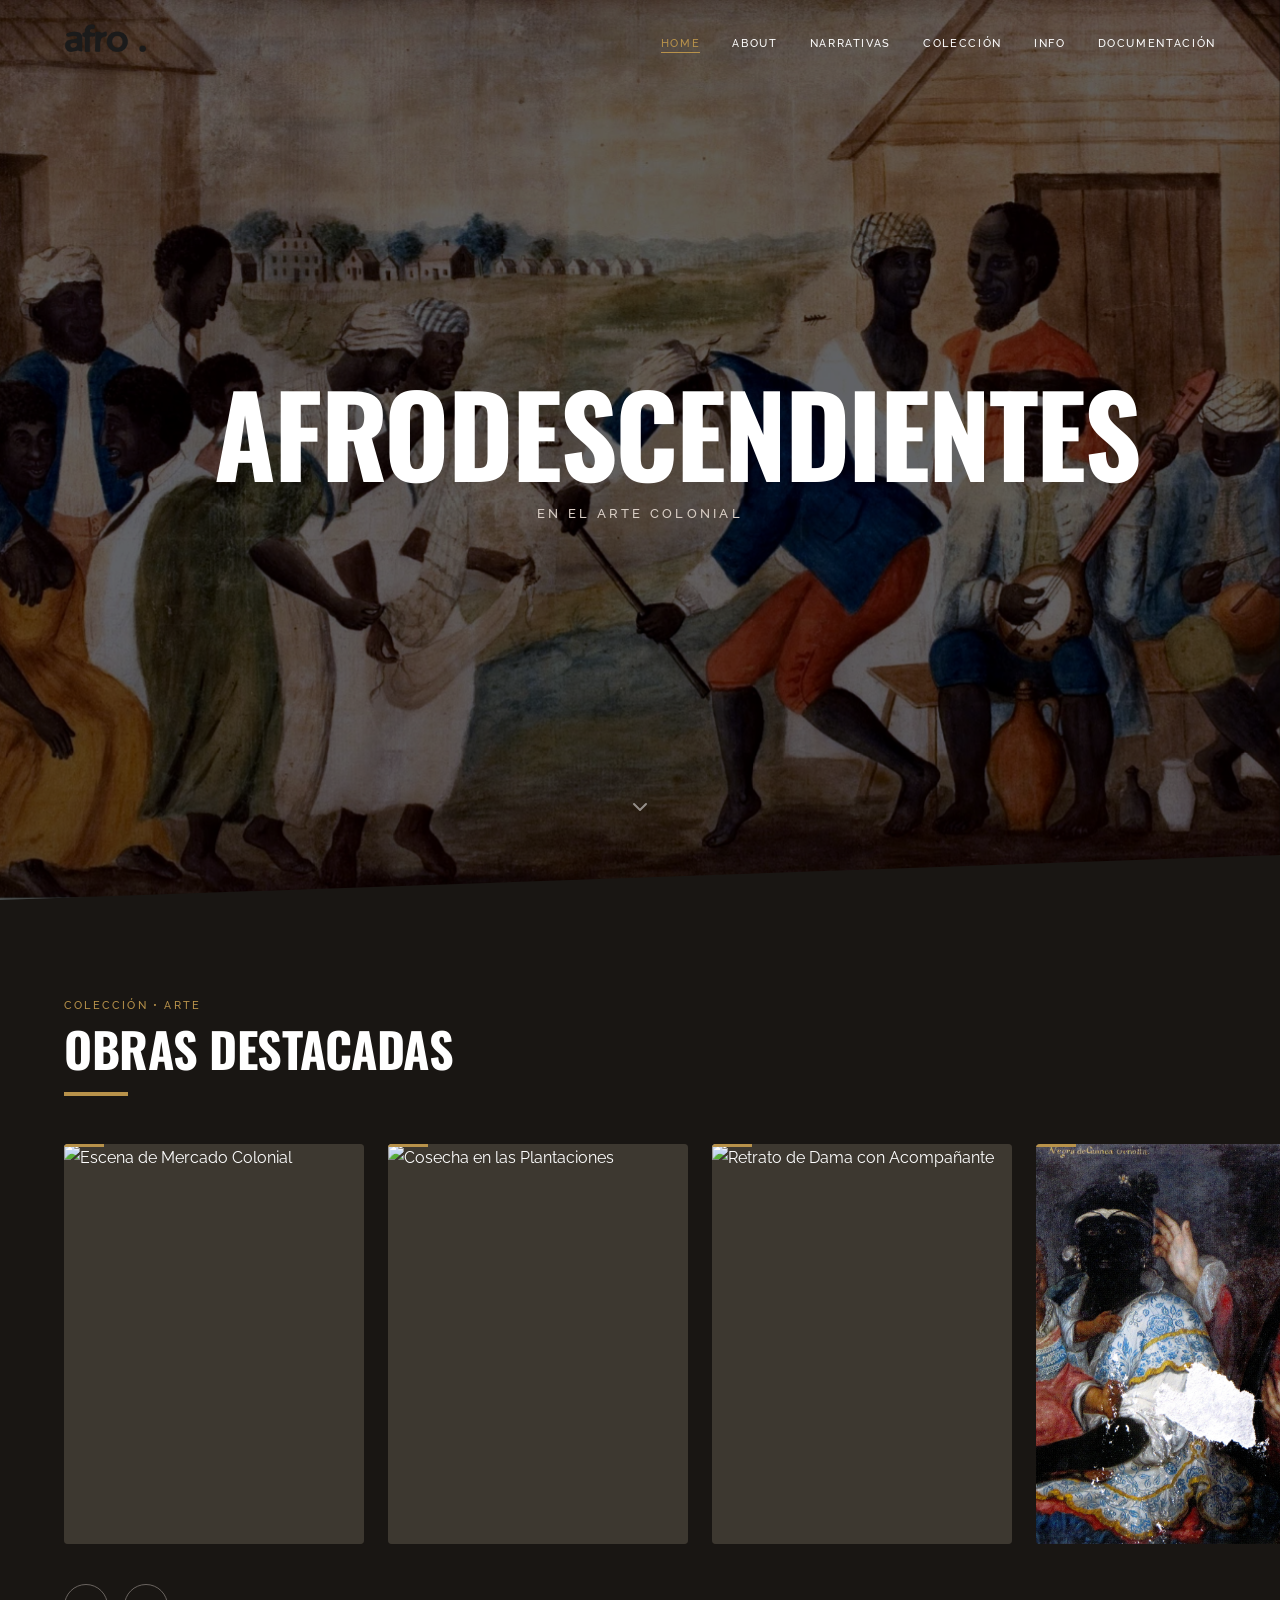
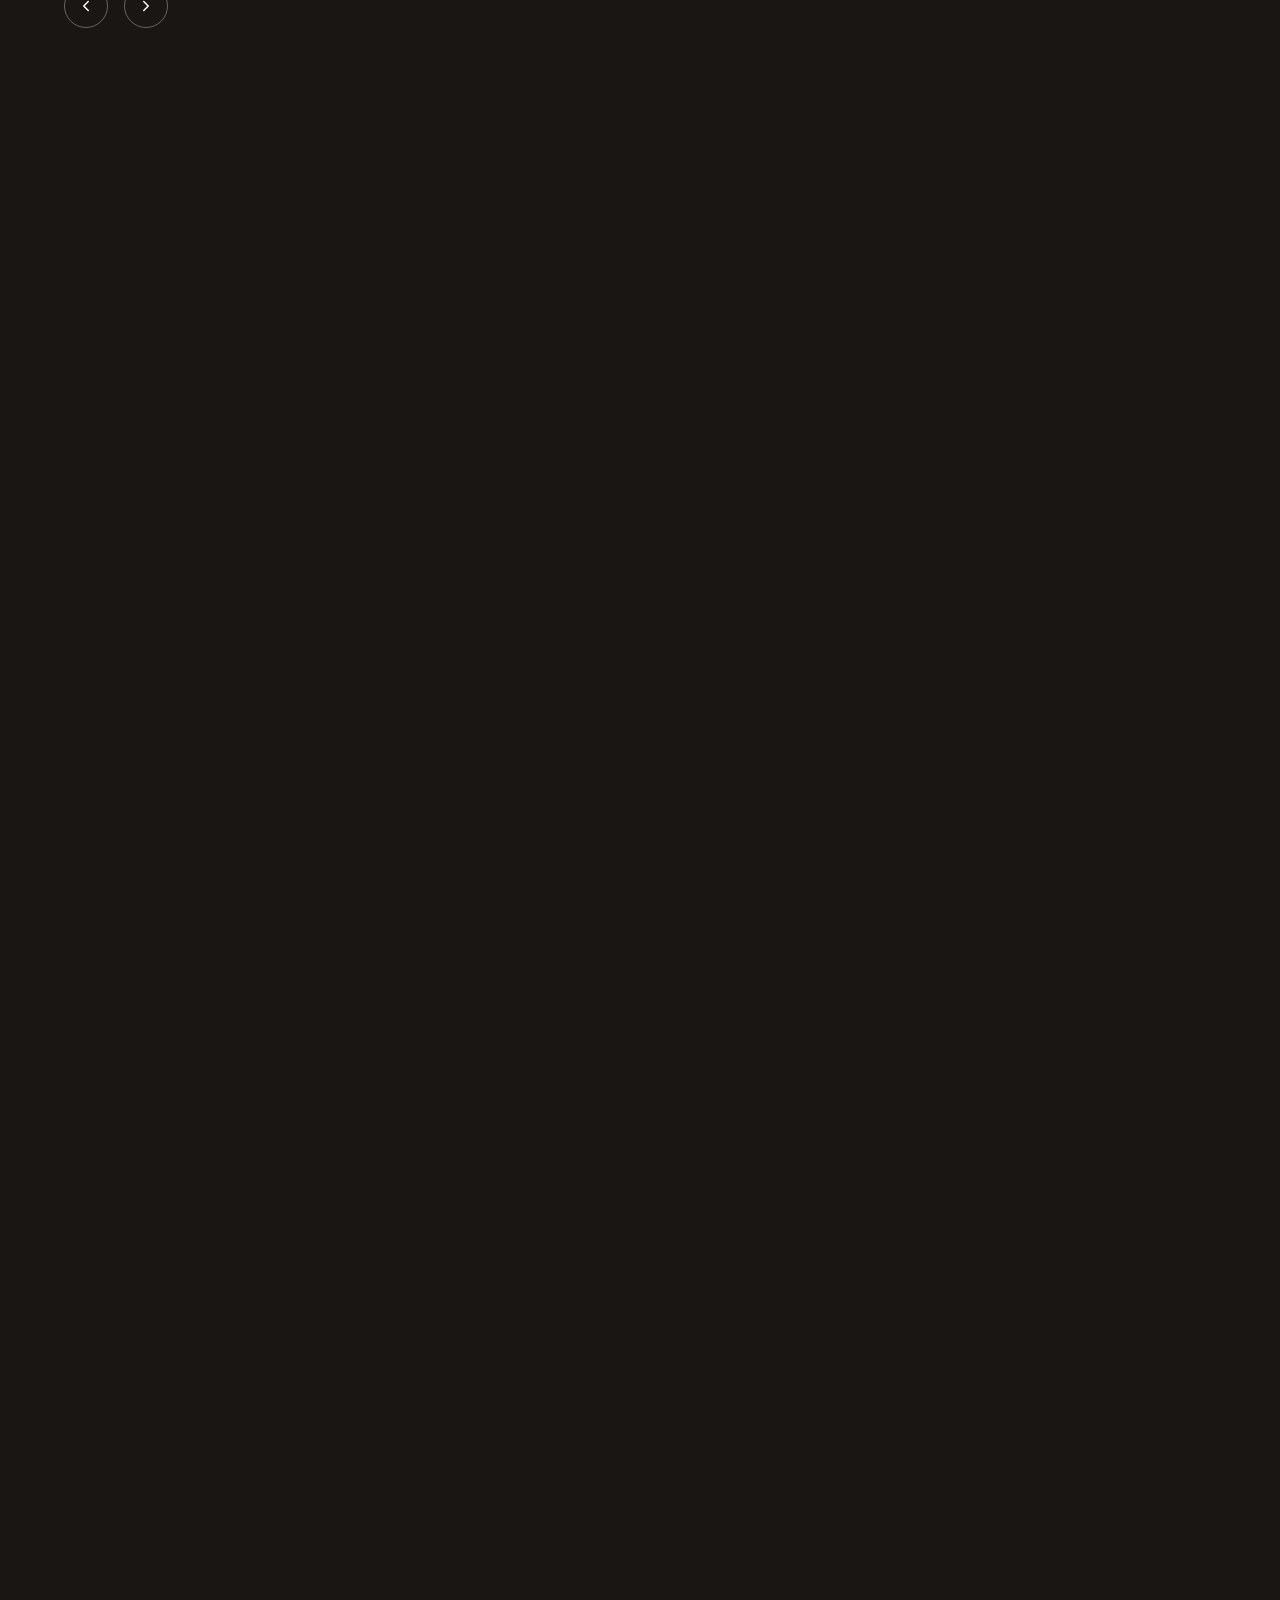
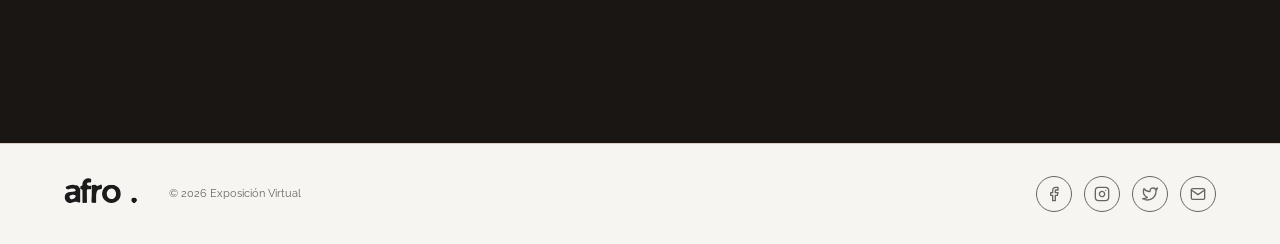
==== index.html @ db6334bb "feat: add new public page "Ecos de la Herencia" with interactive scrollytelling experience" ====
<!DOCTYPE html>
<html lang="es">
<head>
  <meta charset="UTF-8" />
  <meta name="viewport" content="width=device-width, initial-scale=1.0" />
  <title>Presencias — Afrodescendientes en el Arte Colonial</title>
  <meta name="description" content="Exposición virtual sobre las representaciones de afrodescendientes en el arte colonial latinoamericano." />

  <!-- Estilos principales (design system Vovex) -->
  <link rel="stylesheet" href="css/main.css" />

  <!-- Estilos específicos del home -->
  <style>
    /* ── Hero de pantalla completa ── */
    .hero {
      position: relative;
      height: 100vh;
      display: flex;
      align-items: center;
      justify-content: center;
      overflow: hidden;
      /* Clip diagonal inferior */
      clip-path: polygon(0 0, 100% 0, 100% 95%, 0 100%);
    }

    .hero__bg {
      position: absolute;
      inset: 0;
    }

    .hero__bg img {
      width: 100%;
      height: 100%;
      object-fit: cover;
      /* Efecto parallax ligero vía JS */
      will-change: transform;
    }

    /* Overlay oscuro semitransparente */
    .hero__overlay {
      position: absolute;
      inset: 0;
      background: rgba(0, 0, 0, 0.60);
    }

    /* Contenido centrado del hero */
    .hero__content {
      position: relative;
      z-index: 2;
      text-align: center;
      padding: 0 1.5rem;
      max-width: 900px;
    }

    .hero__title {
      font-size: clamp(3rem, 10vw, 7rem);
      font-family: var(--font-primary);
      font-weight: 700;
      text-transform: uppercase;
      letter-spacing: -0.02em;
      line-height: 1.0;
      color: var(--text-primary);
      margin-bottom: 1rem;
      /* Animación de entrada */
      animation: heroSlideUp 1.2s ease-out both;
    }

    .hero__subtitle {
      font-family: var(--font-secondary);
      font-size: 0.8125rem;
      font-weight: 500;
      text-transform: uppercase;
      letter-spacing: 0.25em;
      color: var(--warm-400);
      animation: heroSlideUp 1.2s 200ms ease-out both;
    }

    /* Flecha de scroll al fondo del hero */
    .hero__scroll-hint {
      position: absolute;
      bottom: 8%;
      left: 50%;
      transform: translateX(-50%);
      z-index: 2;
      animation: bounce 2s infinite;
    }

    .hero__scroll-hint svg {
      width: 24px;
      height: 24px;
      stroke: rgba(255,255,255,0.5);
      fill: none;
      stroke-width: 2;
      stroke-linecap: round;
      stroke-linejoin: round;
    }

    @keyframes heroSlideUp {
      from { opacity: 0; transform: translateY(30px); }
      to   { opacity: 1; transform: translateY(0); }
    }

    @keyframes bounce {
      0%, 100% { transform: translateX(-50%) translateY(0); }
      50%       { transform: translateX(-50%) translateY(8px); }
    }

    /* ── Sección Featured (carrusel de obras) ── */
    .featured-section {
      padding: 6rem 0;
      background-color: var(--bg-900);
    }

    .featured-section .container {
      margin-bottom: 3rem;
    }

    /* ── Sección About / Cream ── */
    .about-section {
      position: relative;
      background-color: var(--cream);
      padding: 7rem 0;
      margin: 0 0 5rem;
      clip-path: polygon(0 5%, 100% 0, 100% 95%, 0 100%);
    }

    .about-section .eyebrow { color: var(--gold-600); }
    .about-section h2       { color: var(--bg-900); }

    .about-grid {
      display: grid;
      grid-template-columns: 1fr 1fr;
      gap: 2rem;
      margin-bottom: 3rem;
    }

    .about-grid p {
      font-size: 0.875rem;
      color: var(--bg-600);
      line-height: 1.8;
    }

    @media (max-width: 768px) {
      .about-grid { grid-template-columns: 1fr; }
    }

    /* ── Sección Narrativas ── */
    .narratives-section {
      padding-bottom: 6rem;
      background-color: var(--bg-900);
    }

    .narratives-section .section-header {
      padding: 0 var(--space-xl);
      margin-bottom: 3rem;
    }

    .narratives-grid {
      display: grid;
      grid-template-columns: 1fr 1fr;
      /* Misma diagonal arriba que en narrativas.html */
      clip-path: polygon(0 6%, 100% 0, 100% 100%, 0 100%);
      margin-top: -1rem;
    }

    @media (max-width: 768px) {
      .narratives-grid {
        grid-template-columns: 1fr;
        clip-path: polygon(0 3%, 100% 0, 100% 100%, 0 100%);
      }
      .narratives-section .section-header { padding: 0 var(--space-lg); }
    }
  </style>
</head>
<body>

  <!-- ═══════════════════════════════════════════════════════ NAVBAR ═══════ -->
  <nav class="navbar" role="navigation" aria-label="Navegación principal">
    <div class="navbar__inner">
      <!-- Logo -->
      <a href="index.html" class="navbar__logo" aria-label="Presencias — Inicio"><img src="assets/images/logo-afro.png" alt="Presencias" class="navbar__logo-img" /></a>

      <!-- Links desktop -->
      <ul class="navbar__links">
        <li><a href="index.html"                 class="active">HOME</a></li>
        <li><a href="pages/about.html">ABOUT</a></li>
        <li><a href="pages/narrativas.html">NARRATIVAS</a></li>
        <li><a href="pages/coleccion.html">COLECCIÓN</a></li>
        <li><a href="pages/info.html">INFO</a></li>
        <li><a href="pages/documentacion.html">DOCUMENTACIÓN</a></li>
      </ul>

      <!-- Botón hamburguesa (mobile) -->
      <button class="navbar__toggle" aria-label="Abrir menú" aria-expanded="false">
        <span></span><span></span><span></span>
      </button>
    </div>

    <!-- Menú mobile -->
    <div class="navbar__mobile" aria-label="Menú móvil">
      <a href="index.html"                 class="active">HOME</a>
      <a href="pages/about.html">ABOUT</a>
      <a href="pages/narrativas.html">NARRATIVAS</a>
      <a href="pages/coleccion.html">COLECCIÓN</a>
      <a href="pages/info.html">INFO</a>
      <a href="pages/documentacion.html">DOCUMENTACIÓN</a>
    </div>
  </nav>

  <main>

    <!-- ═══════════════════════════════════════════════════ HERO ══════════ -->
    <section class="hero" aria-label="Portada de la exposición">
      <!-- Imagen de fondo con parallax -->
      <div class="hero__bg">
        <img
          id="hero-bg-img"
          src="assets/images/banner-hero.jpg"
          alt="Arte colonial — detalle de pintura"
        />
      </div>
      <div class="hero__overlay"></div>

      <!-- Texto central -->
      <div class="hero__content">
        <h1 class="hero__title">Afrodescendientes</h1>
        <p class="hero__subtitle">en el Arte Colonial</p>
      </div>

      <!-- Flecha indicadora de scroll -->
      <div class="hero__scroll-hint" aria-hidden="true">
        <svg viewBox="0 0 24 24"><polyline points="6 9 12 15 18 9"></polyline></svg>
      </div>
    </section>

    <!-- ══════════════════════════════════════ OBRAS DESTACADAS (carrusel) ═ -->
    <section class="featured-section" aria-labelledby="featured-heading">
      <div class="container">
        <span class="eyebrow">COLECCIÓN • ARTE</span>
        <h2 id="featured-heading">OBRAS DESTACADAS</h2>
        <div class="gold-rule"></div>
      </div>

      <!-- Carrusel con controles prev/next -->
      <div data-carousel>
        <div class="container" style="margin-bottom:1rem;">
          <!-- Los items se renderizan por JS en .carousel__track -->
        </div>

        <div class="carousel" style="padding-left:var(--space-xl);padding-right:var(--space-xl);">
          <div class="carousel__track reveal" id="featured-track">
            <!-- Poblado por JS (artworks.js + inline JS abajo) -->
          </div>
        </div>

        <!-- Botones de navegación del carrusel -->
        <div class="container">
          <div class="carousel__nav">
            <button class="carousel__btn" data-carousel-prev aria-label="Obra anterior">
              <svg viewBox="0 0 24 24"><polyline points="15 18 9 12 15 6"></polyline></svg>
            </button>
            <button class="carousel__btn" data-carousel-next aria-label="Obra siguiente">
              <svg viewBox="0 0 24 24"><polyline points="9 6 15 12 9 18"></polyline></svg>
            </button>
          </div>
        </div>
      </div>
    </section>

    <!-- ══════════════════════════════════════════════ SOBRE LA EXPOSICIÓN ═ -->
    <section class="about-section reveal" aria-labelledby="about-heading">
      <div class="container">
        <span class="eyebrow">CONTEXTO • HISTORIA</span>
        <h2 id="about-heading">SOBRE LA EXPOSICIÓN</h2>
        <div class="gold-rule"></div>

        <!-- Intro en dos columnas -->
        <div class="about-grid">
          <p>
            Esta exposición virtual complementa la muestra física y busca desdibujar la idea simplista
            de que todos los afrodescendientes en la época colonial eran esclavos.
          </p>
          <p>
            A través de obras seculares, religiosas y retratos, descubriremos cómo los afrodescendientes
            ocupaban roles diversos y complejos en la sociedad colonial: comerciantes, artesanos,
            líderes religiosos y figuras de confianza en las élites.
          </p>
        </div>

        <!-- Acordeón -->
        <div class="accordion" role="list">

          <div class="accordion__item" role="listitem">
            <button class="accordion__trigger" aria-expanded="false">
              <span>Objetivos de la Exposición</span>
              <!-- Ícono chevron -->
              <svg class="accordion__icon" viewBox="0 0 24 24" aria-hidden="true">
                <polyline points="6 9 12 15 18 9"></polyline>
              </svg>
            </button>
            <div class="accordion__body" role="region">
              <div class="accordion__content">
                Esta exposición busca revelar la complejidad de las representaciones de afrodescendientes
                en el arte colonial, mostrando roles que van más allá de la esclavitud: comerciantes,
                artesanos, líderes religiosos y figuras de confianza en las élites coloniales.
              </div>
            </div>
          </div>

          <div class="accordion__item" role="listitem">
            <button class="accordion__trigger" aria-expanded="false">
              <span>Contexto Histórico</span>
              <svg class="accordion__icon" viewBox="0 0 24 24" aria-hidden="true">
                <polyline points="6 9 12 15 18 9"></polyline>
              </svg>
            </button>
            <div class="accordion__body" role="region">
              <div class="accordion__content">
                Durante el periodo colonial latinoamericano (siglos XVI-XIX), los afrodescendientes
                constituyeron una parte fundamental del tejido social. Aunque muchos llegaron como
                esclavos, otros fueron personas libres que ejercieron oficios especializados y ocuparon
                posiciones de responsabilidad en diferentes estratos sociales.
              </div>
            </div>
          </div>

          <div class="accordion__item" role="listitem">
            <button class="accordion__trigger" aria-expanded="false">
              <span>Relevancia Contemporánea</span>
              <svg class="accordion__icon" viewBox="0 0 24 24" aria-hidden="true">
                <polyline points="6 9 12 15 18 9"></polyline>
              </svg>
            </button>
            <div class="accordion__body" role="region">
              <div class="accordion__content">
                Estas pinturas son más que registros históricos: son pistas fundamentales para comprender
                mejor las dinámicas socioculturales que aún influyen en nuestra sociedad contemporánea,
                ayudándonos a cuestionar estereotipos y reconocer la diversidad histórica de las
                comunidades afrodescendientes.
              </div>
            </div>
          </div>

        </div><!-- /accordion -->
      </div>
    </section>

    <!-- ═══════════════════════════════════════════════════════ NARRATIVAS ═ -->
    <section class="narratives-section reveal reveal--delay-1" aria-labelledby="narratives-heading">
      <div class="section-header container">
        <span class="eyebrow">RECORRIDOS • EXPERIENCIAS</span>
        <h2 id="narratives-heading">NARRATIVAS</h2>
        <div class="gold-rule"></div>
      </div>

      <div class="narratives-grid">

        <!-- ══════════════════════════════════════════════════ NARRATIVE CARDS ══ -->
      <!-- Card: Público General -->
      <a id="publico-general" href="pages/publico-general.html" class="narrative-card">
        <div class="narrative-card__bg"
             style="background-image:url('../assets/images/narrativa-publico.png');background-color:#1C4694;">
        </div>
        <div class="narrative-card__content">
          <span class="narrative-card__label">DID YOU KNOW?</span>
          <h2 class="narrative-card__title">PÚBLICO GENERAL</h2>
          <p class="narrative-card__desc">
            Un recorrido narrativo que conecta el pasado con el presente, revelando cómo estas obras
            nos ayudan a comprender las dinámicas socioculturales actuales.
          </p>
          <span class="narrative-card__btn">EXPLORAR →</span>
        </div>
      </a>

      <!-- Card: Especialistas (tinte más oscuro con clase --dark) -->
      <a href="pages/coleccion.html" class="narrative-card"
         class="narrative-card narrative-card--dark">
        <div class="narrative-card__bg"
             style="background-image:url('../assets/images/narrativa-especialistas.png');background-color:#212B3F;">
        </div>
        <div class="narrative-card__content">
          <span class="narrative-card__label">INTO THE ROOTS</span>
          <h2 class="narrative-card__title">ESPECIALISTAS</h2>
          <p class="narrative-card__desc">
            Una exploración académica y detallada de las obras, organizada por temáticas: seculares,
            religiosas y retratos. Ideal para investigadores y estudiosos del arte colonial.
          </p>
          <span class="narrative-card__btn">EXPLORAR →</span>
        </div>
      </a>

      </div>
    </section>

  </main>

  <!-- ═══════════════════════════════════════════════════════ FOOTER ═══════ -->
  <footer class="footer" role="contentinfo">
    <div class="footer__inner">
      <div class="footer__brand">
        <a href="../index.html" class="footer__logo"><img src="../assets/images/logo-afro.svg" alt="Presencias" class="footer__logo-img" /></a>
        <span class="footer__copy">© 2026 Exposición Virtual</span>
      </div>
      <div class="footer__social" aria-label="Redes sociales">
        <a href="#" class="footer__social-btn" aria-label="Facebook">
          <svg viewBox="0 0 24 24"><path d="M18 2h-3a5 5 0 0 0-5 5v3H7v4h3v8h4v-8h3l1-4h-4V7a1 1 0 0 1 1-1h3z"></path></svg>
        </a>
        <a href="#" class="footer__social-btn" aria-label="Instagram">
          <svg viewBox="0 0 24 24"><rect x="2" y="2" width="20" height="20" rx="5" ry="5"></rect><path d="M16 11.37A4 4 0 1 1 12.63 8 4 4 0 0 1 16 11.37z"></path><line x1="17.5" y1="6.5" x2="17.51" y2="6.5"></line></svg>
        </a>
        <a href="#" class="footer__social-btn" aria-label="Twitter / X">
          <svg viewBox="0 0 24 24"><path d="M23 3a10.9 10.9 0 0 1-3.14 1.53 4.48 4.48 0 0 0-7.86 3v1A10.66 10.66 0 0 1 3 4s-4 9 5 13a11.64 11.64 0 0 1-7 2c9 5 20 0 20-11.5a4.5 4.5 0 0 0-.08-.83A7.72 7.72 0 0 0 23 3z"></path></svg>
        </a>
        <a href="mailto:contacto@presencias.org" class="footer__social-btn" aria-label="Email">
          <svg viewBox="0 0 24 24"><path d="M4 4h16c1.1 0 2 .9 2 2v12c0 1.1-.9 2-2 2H4c-1.1 0-2-.9-2-2V6c0-1.1.9-2 2-2z"></path><polyline points="22,6 12,13 2,6"></polyline></svg>
        </a>
      </div>
    </div>
  </footer>

  <!-- ════════════════════════════════════════════════════ SCRIPTS ══════════ -->
  <!-- Datos de las obras -->
  <script src="js/artworks.js"></script>
  <!-- JS compartido (navbar, scroll reveal, acordeón, carrusel) -->
  <script src="js/main.js"></script>

  <!-- Script inline: poblar carrusel con obras destacadas -->
  <script>
    (function buildFeaturedCarousel() {
      var track    = document.getElementById('featured-track');
      if (!track || !window.getFeaturedArtworks) return;

      var featured = window.getFeaturedArtworks();

      /* Construir los items del carrusel */
      track.innerHTML = featured.map(function (art) {
        return [
          '<a href="pages/coleccion.html?obra=' + art.id + '" class="carousel__item artwork-card">',
            '<div class="artwork-card__img">',
              '<img src="' + art.imageUrl + '" alt="' + art.title + '" loading="lazy" />',
              '<div class="artwork-card__overlay">',
                '<h3>' + art.title + '</h3>',
                '<span class="artist">' + art.artist + '</span>',
                '<span class="year">'   + art.year   + '</span>',
              '</div>',
            '</div>',
          '</a>'
        ].join('');
      }).join('');
    })();
  </script>

  <!-- Parallax muy leve en el hero -->
  <script>
    (function heroParallax() {
      var img = document.getElementById('hero-bg-img');
      if (!img || window.matchMedia('(prefers-reduced-motion: reduce)').matches) return;

      window.addEventListener('scroll', function () {
        /* Desplazar la imagen un 30% de lo que se scrollea */
        img.style.transform = 'translateY(' + (window.scrollY * 0.3) + 'px)';
      }, { passive: true });
    })();
  </script>

</body>
</html>
---- css/main.css ----
/* =============================================================================
   PRESENCIAS — Exposición Virtual de Arte Colonial
   main.css — Hoja de estilos principal
   Basado en el design system Vovex (Oswald + Raleway, paleta dark-gold)
   ============================================================================= */

/* ─── Google Fonts ─────────────────────────────────────────────────────────── */
@import url('https://fonts.googleapis.com/css2?family=Oswald:wght@400;500;600;700&family=Raleway:ital,wght@0,300;0,400;0,500;0,600;0,700;0,800;1,400;1,500&display=swap');

/* ─── Design Tokens (variables CSS del design system) ───────────────────────── */
:root {
  /* Tipografías */
  --font-primary:   'Oswald',  sans-serif;   /* Títulos, labels, stats */
  --font-secondary: 'Raleway', sans-serif;   /* Cuerpo, botones, nav */

  /* Fondos oscuros */
  --bg-950: #0C0B09;
  --bg-900: #191613;   /* Fondo principal del sitio */
  --bg-800: #2A2620;   /* Cards, inputs */
  --bg-700: #3D3830;   /* Hover states, acordeones abiertos */
  --bg-600: #4D4840;   /* Bordes de inputs */
  --bg-500: #6A6460;   /* Texto muted */
  --bg-400: #8A8480;   /* Texto muy sutil */

  /* Acento dorado */
  --gold-600: #9B7630;
  --gold-500: #B8924A;  /* Color principal de acento */
  --gold-400: #CCA761;
  --gold-300: #DEC087;

  /* Neutros cálidos */
  --warm-500: #a68f7b;
  --warm-400: #D9CEC5;
  --warm-300: #F2F2F2;
  --warm-200: #F7F5F2;
  --warm-100: #FFFFFF;

  /* Azules (secciones especiales) */
  --navy-900: #0D1440;
  --navy-800: #1C4694;   /* Sección planimetría, info museo */
  --navy-700: #212B3F;   /* Sección narrativa especialistas */
  --navy-600: #263D69;

  /* Color crema de secciones About */
  --cream: #FFEEC9;

  /* Textos */
  --text-primary:   #FFFFFF;
  --text-secondary: #D9CEC5;
  --text-tertiary:  #A68F7B;
  --text-muted:     #6A6460;

  /* Escala de espaciado */
  --space-xs:  4px;
  --space-sm:  8px;
  --space-md:  16px;
  --space-lg:  32px;
  --space-xl:  64px;
  --space-2xl: 96px;
  --space-3xl: 160px;

  /* Radios de borde */
  --radius-none: 0px;
  --radius-sm:   2px;
  --radius-md:   4px;
  --radius-lg:   8px;
  --radius-xl:   12px;
  --radius-full: 9999px;

  /* Transiciones estándar */
  --transition-fast:   150ms ease-out;
  --transition-base:   300ms ease-out;
  --transition-slow:   500ms ease-out;
  --transition-reveal: 600ms ease-out;
  --transition-hero:  1000ms ease-out;

  /* Navbar height (para padding de páginas) */
  --navbar-h: 80px;
}

/* ─── Reset & Base ──────────────────────────────────────────────────────────── */
*, *::before, *::after {
  box-sizing: border-box;
  margin: 0;
  padding: 0;
}

html {
  font-size: 16px;
  scroll-behavior: smooth;
}

body {
  background-color: var(--bg-900);
  color: var(--text-primary);
  font-family: var(--font-secondary);
  font-size: 16px;
  line-height: 1.75;
  -webkit-font-smoothing: antialiased;
}

/* ─── Tipografía global ──────────────────────────────────────────────────────── */
h1, h2, h3 {
  font-family: var(--font-primary);
  font-weight: 700;
  line-height: 1.1;
  text-transform: uppercase;
  letter-spacing: -0.01em;
}

h1 { font-size: clamp(2.5rem, 6vw, 4rem); }
h2 { font-size: clamp(2rem,  5vw, 3rem); }
h3 { font-size: clamp(1.25rem, 3vw, 1.75rem); }

p {
  font-family: var(--font-secondary);
  font-size: 1rem;
  line-height: 1.75;
}

a {
  color: inherit;
  text-decoration: none;
  transition: color var(--transition-base);
}

img {
  max-width: 100%;
  display: block;
}

button {
  cursor: pointer;
  border: none;
  background: none;
  font-family: var(--font-secondary);
}

/* ─── Utilidades de layout ──────────────────────────────────────────────────── */
.container {
  max-width: 1280px;
  margin: 0 auto;
  padding: 0 var(--space-xl);   /* 64px laterales en desktop */
}

@media (max-width: 768px) {
  .container { padding: 0 var(--space-lg); }  /* 32px en mobile */
}

/* Eyebrow label (etiqueta sobre títulos: "COLECCIÓN • ARTE") */
.eyebrow {
  font-family: var(--font-secondary);
  font-weight: 500;
  font-size: 0.6875rem;        /* 11px */
  text-transform: uppercase;
  letter-spacing: 0.2em;
  color: var(--gold-500);
  display: block;
  margin-bottom: var(--space-sm);
}

/* Línea dorada decorativa bajo títulos de sección */
.gold-rule {
  width: 64px;
  height: 4px;
  background-color: var(--gold-500);
  margin-top: var(--space-md);
  margin-bottom: var(--space-lg);
}

/* ─── NAVBAR ────────────────────────────────────────────────────────────────── */
.navbar {
  position: fixed;
  top: 0;
  left: 0;
  right: 0;
  z-index: 100;
  padding: 1.5rem 0;
  transition: background-color var(--transition-base),
              padding        var(--transition-base),
              box-shadow     var(--transition-base);
}

/* Estado "scrolled": fondo crema, texto oscuro */
.navbar.scrolled {
  background-color: var(--warm-200);
  padding: 1rem 0;
  box-shadow: 0 2px 20px rgba(0,0,0,0.15);
}

.navbar__inner {
  max-width: 1280px;
  margin: 0 auto;
  padding: 0 var(--space-xl);
  display: flex;
  align-items: center;
  justify-content: space-between;
}

/* Logo "AFRO" */
.navbar__logo {
  display: flex;
  align-items: center;
  text-decoration: none;
  transition: opacity var(--transition-base);
}

.navbar__logo:hover {
  opacity: 0.85;
}

/* Imagen del logo SVG */
.navbar__logo-img {
  height: 36px;        /* altura fija — el ancho se ajusta automáticamente */
  width: auto;
  display: block;
}

/* Cuando el navbar tiene fondo claro (scrolled), volvemos al color original */
.navbar.scrolled .navbar__logo-img {
  filter: invert(0);   /* negro sobre fondo crema */
}

/* Links de navegación */
.navbar__links {
  display: flex;
  align-items: center;
  gap: 2rem;
  list-style: none;
}

.navbar__links a {
  font-family: var(--font-secondary);
  font-weight: 500;
  font-size: 0.6875rem;    /* 11px */
  text-transform: uppercase;
  letter-spacing: 0.15em;
  color: var(--text-primary);
  transition: color var(--transition-base);
  padding-bottom: 2px;
  border-bottom: 1px solid transparent;
}

.navbar.scrolled .navbar__links a {
  color: var(--bg-600);
}

.navbar__links a:hover,
.navbar__links a.active {
  color: var(--gold-500);
  border-bottom-color: var(--gold-500);
}

.navbar.scrolled .navbar__links a:hover,
.navbar.scrolled .navbar__links a.active {
  color: var(--gold-600);
  border-bottom-color: var(--gold-600);
}

/* Botón hamburguesa (mobile) */
.navbar__toggle {
  display: none;
  flex-direction: column;
  gap: 5px;
  padding: 4px;
  background: none;
  border: none;
  cursor: pointer;
}

.navbar__toggle span {
  display: block;
  width: 22px;
  height: 2px;
  background-color: var(--text-primary);
  transition: transform var(--transition-base),
              opacity   var(--transition-base);
}

.navbar.scrolled .navbar__toggle span {
  background-color: var(--bg-900);
}

/* Estado abierto del hamburguesa */
.navbar__toggle.open span:nth-child(1) { transform: translateY(7px) rotate(45deg); }
.navbar__toggle.open span:nth-child(2) { opacity: 0; }
.navbar__toggle.open span:nth-child(3) { transform: translateY(-7px) rotate(-45deg); }

/* Menú mobile */
.navbar__mobile {
  display: none;
  background-color: var(--warm-200);
  border-top: 1px solid var(--warm-400);
  padding: 1rem 0;
}

.navbar__mobile.open {
  display: block;
}

.navbar__mobile a {
  display: block;
  padding: 0.75rem var(--space-xl);
  font-family: var(--font-secondary);
  font-size: 0.6875rem;
  font-weight: 500;
  text-transform: uppercase;
  letter-spacing: 0.15em;
  color: var(--bg-600);
  transition: color var(--transition-base);
}

.navbar__mobile a:hover,
.navbar__mobile a.active {
  color: var(--gold-500);
}

@media (max-width: 900px) {
  .navbar__links  { display: none; }
  .navbar__toggle { display: flex; }
}

/* ─── FOOTER ─────────────────────────────────────────────────────────────────── */
.footer {
  background-color: var(--warm-200);
  color: var(--bg-900);
  border-top: 1px solid var(--warm-400);
  padding: 2rem 0;
}

.footer__inner {
  max-width: 1280px;
  margin: 0 auto;
  padding: 0 var(--space-xl);
  display: flex;
  align-items: center;
  justify-content: space-between;
  flex-wrap: wrap;
  gap: 1.5rem;
}

.footer__brand {
  display: flex;
  align-items: center;
  gap: 2rem;
}

.footer__logo {
  display: flex;
  align-items: center;
  text-decoration: none;
}

/* El footer tiene fondo claro (#F7F5F2) — el SVG negro se ve directo sin filtro */
.footer__logo-img {
  height: 32px;
  width: auto;
  display: block;
  filter: invert(0);   /* negro sobre fondo claro del footer */
  transition: opacity var(--transition-base);
}

.footer__logo:hover .footer__logo-img {
  opacity: 0.7;
}

.footer__copy {
  font-size: 0.6875rem;
  color: var(--bg-500);
}

.footer__social {
  display: flex;
  gap: 0.75rem;
}

/* Botón de red social (círculo con borde) */
.footer__social-btn {
  width: 36px;
  height: 36px;
  border-radius: var(--radius-full);
  border: 1px solid var(--bg-500);
  display: flex;
  align-items: center;
  justify-content: center;
  color: var(--bg-500);
  transition: background-color var(--transition-base),
              color             var(--transition-base),
              border-color      var(--transition-base);
}

.footer__social-btn:hover {
  background-color: var(--gold-500);
  color: var(--warm-100);
  border-color: var(--gold-500);
}

.footer__social-btn svg {
  width: 16px;
  height: 16px;
  stroke: currentColor;
  fill: none;
  stroke-width: 2;
  stroke-linecap: round;
  stroke-linejoin: round;
}

/* ─── BOTONES ─────────────────────────────────────────────────────────────────── */

/* Botón primario (dorado sólido) */
.btn {
  display: inline-flex;
  align-items: center;
  gap: 0.5rem;
  padding: 0.75rem 1.75rem;
  font-family: var(--font-secondary);
  font-weight: 500;
  font-size: 0.6875rem;
  text-transform: uppercase;
  letter-spacing: 0.15em;
  border-radius: var(--radius-sm);
  transition: all var(--transition-base);
  cursor: pointer;
  text-decoration: none;
}

.btn--primary {
  background-color: var(--gold-500);
  color: var(--bg-900);
  border: 1px solid var(--gold-500);
}

.btn--primary:hover {
  background-color: var(--gold-400);
  border-color: var(--gold-400);
  color: var(--bg-900);
}

/* Botón outline (borde dorado) */
.btn--outline {
  background-color: transparent;
  color: var(--gold-500);
  border: 1px solid var(--gold-500);
}

.btn--outline:hover {
  background-color: var(--gold-500);
  color: var(--bg-900);
}

/* Botón outline claro (para fondos oscuros) */
.btn--outline-light {
  background-color: transparent;
  color: var(--text-primary);
  border: 1px solid var(--bg-500);
}

.btn--outline-light:hover {
  border-color: var(--gold-500);
  color: var(--gold-500);
}

/* ─── BADGES & TAGS ───────────────────────────────────────────────────────────── */

.badge {
  display: inline-flex;
  align-items: center;
  padding: 0.25rem 0.75rem;
  font-family: var(--font-secondary);
  font-size: 0.5625rem;   /* 9px */
  font-weight: 500;
  text-transform: uppercase;
  letter-spacing: 0.15em;
  border-radius: var(--radius-sm);
}

.badge--secular   { background-color: var(--gold-500);  color: var(--bg-900); }
.badge--religious { background-color: var(--bg-700);    color: var(--gold-400); }
.badge--portrait  { background-color: var(--bg-800);    color: var(--warm-400); }
.badge--castas    { background-color: var(--gold-600);  color: var(--warm-100); }
.badge--featured  { background-color: var(--gold-300);  color: var(--bg-900); }

.badge--outline {
  background-color: transparent;
  border: 1px solid var(--gold-500);
  color: var(--gold-400);
}

/* ─── CARDS DE OBRA ───────────────────────────────────────────────────────────── */

.artwork-card {
  position: relative;
  background-color: var(--bg-800);
  border-radius: var(--radius-md);
  overflow: hidden;
  cursor: pointer;
  transition: transform var(--transition-base),
              box-shadow var(--transition-base);
}

.artwork-card:hover {
  transform: translateY(-4px);
  box-shadow: 0 20px 40px rgba(0,0,0,0.4);
}

/* Barra dorada de acento en borde superior */
.artwork-card::before {
  content: '';
  position: absolute;
  top: 0;
  left: 0;
  width: 40px;
  height: 3px;
  background-color: var(--gold-500);
  z-index: 2;
  transition: width var(--transition-base);
}

.artwork-card:hover::before {
  width: 100%;
}

/* Imagen con aspect ratio fijo */
.artwork-card__img {
  position: relative;
  aspect-ratio: 3 / 4;
  overflow: hidden;
  background-color: var(--bg-700);
}

.artwork-card__img img {
  width: 100%;
  height: 100%;
  object-fit: cover;
  transition: transform var(--transition-slow);
}

.artwork-card:hover .artwork-card__img img {
  transform: scale(1.05);
}

/* Overlay de hover con info */
.artwork-card__overlay {
  position: absolute;
  inset: 0;
  background: linear-gradient(
    to top,
    rgba(25, 22, 19, 0.95) 0%,
    rgba(25, 22, 19, 0.2)  50%,
    transparent            100%
  );
  opacity: 0;
  transition: opacity var(--transition-base);
  display: flex;
  flex-direction: column;
  justify-content: flex-end;
  padding: 1.5rem;
}

.artwork-card:hover .artwork-card__overlay {
  opacity: 1;
}

.artwork-card__overlay h3 {
  font-family: var(--font-secondary);
  font-size: 1rem;
  font-weight: 600;
  text-transform: none;
  letter-spacing: normal;
  color: var(--warm-400);
  margin-bottom: 0.25rem;
}

.artwork-card__overlay .artist {
  font-family: var(--font-primary);
  font-size: 0.6875rem;
  font-weight: 500;
  color: var(--warm-500);
  text-transform: uppercase;
  letter-spacing: 0.1em;
}

.artwork-card__overlay .year {
  font-family: var(--font-secondary);
  font-size: 0.6875rem;
  color: var(--bg-400);
  margin-top: 0.25rem;
}

/* ─── ACORDEÓN ────────────────────────────────────────────────────────────────── */

.accordion__item {
  border-bottom: 1px solid var(--warm-500);
  overflow: hidden;
}

.accordion__trigger {
  display: flex;
  align-items: center;
  justify-content: space-between;
  width: 100%;
  padding: 1.25rem 1.5rem;
  text-align: left;
  font-family: var(--font-secondary);
  font-size: 1rem;
  font-weight: 600;
  color: var(--bg-900);
  background: none;
  border: none;
  cursor: pointer;
  transition: color var(--transition-fast);
}

.accordion__trigger:hover {
  color: var(--bg-600);
}

/* Ícono de chevron que rota */
.accordion__icon {
  flex-shrink: 0;
  width: 20px;
  height: 20px;
  stroke: currentColor;
  fill: none;
  stroke-width: 2;
  stroke-linecap: round;
  stroke-linejoin: round;
  transition: transform var(--transition-base);
}

.accordion__trigger.open .accordion__icon {
  transform: rotate(180deg);
}

/* Panel de contenido (oculto por defecto, animado con JS) */
.accordion__body {
  max-height: 0;
  overflow: hidden;
  transition: max-height var(--transition-slow);
}

.accordion__body.open {
  max-height: 500px;
}

.accordion__content {
  padding: 0 1.5rem 1.25rem;
  font-family: var(--font-secondary);
  font-size: 0.875rem;
  color: var(--bg-600);
  line-height: 1.75;
}

/* Variante oscura del acordeón (para fondos dark) */
.accordion--dark .accordion__item {
  border-bottom-color: var(--bg-700);
}

.accordion--dark .accordion__trigger {
  color: var(--warm-400);
}

.accordion--dark .accordion__trigger.open {
  color: var(--gold-400);
}

.accordion--dark .accordion__content {
  color: var(--warm-400);
}

/* ─── ANIMACIONES DE SCROLL (reveal) ──────────────────────────────────────────── */

/* Clase inicial: elemento invisible y desplazado hacia abajo */
.reveal {
  opacity: 0;
  transform: translateY(40px);
  transition: opacity var(--transition-hero),
              transform var(--transition-hero);
}

/* Clase añadida por JS cuando el elemento entra al viewport */
.reveal.visible {
  opacity: 1;
  transform: translateY(0);
}

/* Variante con delay (para escalonar múltiples elementos) */
.reveal--delay-1 { transition-delay: 100ms; }
.reveal--delay-2 { transition-delay: 200ms; }
.reveal--delay-3 { transition-delay: 300ms; }
.reveal--delay-4 { transition-delay: 400ms; }

/* Animación fadeIn simple (para tooltips, overlays) */
@keyframes fadeIn {
  from { opacity: 0; transform: translateY(10px); }
  to   { opacity: 1; transform: translateY(0); }
}

.animate-fadeIn {
  animation: fadeIn 0.3s ease-out forwards;
}

/* Animación fadeInUp más suave para secciones */
@keyframes fadeInUp {
  from { opacity: 0; transform: translateY(30px); }
  to   { opacity: 1; transform: translateY(0); }
}

.animate-fadeInUp {
  animation: fadeInUp 0.6s ease-out forwards;
}

/* ─── SECCIONES CON CLIP PATH (polígono diagonal) ────────────────────────────── */

/* Clip superior: corte en ángulo en la parte de arriba */
.clip-top {
  clip-path: polygon(0 5%, 100% 0, 100% 100%, 0 100%);
  padding-top: 5%;   /* compensar el espacio recortado */
}

/* Clip inferior: corte en ángulo en la parte de abajo */
.clip-bottom {
  clip-path: polygon(0 0, 100% 0, 100% 95%, 0 100%);
  padding-bottom: 5%;
}

/* Clip ambos lados */
.clip-both {
  clip-path: polygon(0 5%, 100% 0, 100% 95%, 0 100%);
  padding-top: 5%;
  padding-bottom: 5%;
}

/* ─── SECTION HEADER PATTERN (eyebrow + h2 + gold rule) ─────────────────────── */
.section-header {
  margin-bottom: var(--space-xl);
}

.section-header h2 {
  margin-top: 0.5rem;
}

/* ─── INFO CARDS (para página Info) ──────────────────────────────────────────── */
.info-card {
  background-color: var(--navy-800);
  border: 1px solid rgba(184, 146, 74, 0.2);
  border-radius: var(--radius-lg);
  padding: 1.5rem;
  transition: border-color var(--transition-base);
  display: flex;
  gap: 1rem;
}

.info-card:hover {
  border-color: rgba(184, 146, 74, 0.5);
}

.info-card__icon {
  color: var(--gold-500);
  flex-shrink: 0;
}

.info-card__icon svg {
  width: 24px;
  height: 24px;
  stroke: currentColor;
  fill: none;
  stroke-width: 2;
  stroke-linecap: round;
  stroke-linejoin: round;
}

.info-card__title {
  font-family: var(--font-primary);
  font-size: 1rem;
  font-weight: 700;
  text-transform: uppercase;
  letter-spacing: 0.05em;
  margin-bottom: 0.5rem;
}

.info-card__content {
  font-family: var(--font-secondary);
  font-size: 0.875rem;
  color: var(--text-secondary);
  line-height: 1.6;
}

/* ─── TEAM MEMBER CARDS ──────────────────────────────────────────────────────── */
.team-card {
  cursor: pointer;
}

.team-card__avatar {
  height: 260px;
  border-radius: var(--radius-lg);
  display: flex;
  align-items: center;
  justify-content: center;
  margin-bottom: 1rem;
  transition: filter var(--transition-base);
}

.team-card:hover .team-card__avatar {
  filter: brightness(1.1);
}

.team-card__initial {
  width: 80px;
  height: 80px;
  border-radius: var(--radius-full);
  background: rgba(184, 146, 74, 0.2);
  display: flex;
  align-items: center;
  justify-content: center;
  font-family: var(--font-primary);
  font-size: 1.5rem;
  font-weight: 700;
  color: var(--bg-700);
}

.team-card__name {
  font-family: var(--font-primary);
  font-size: 1.125rem;
  font-weight: 700;
  text-transform: uppercase;
  color: var(--bg-900);
  margin-bottom: 0.25rem;
}

.team-card__role {
  font-family: var(--font-secondary);
  font-size: 0.875rem;
  font-weight: 500;
  color: var(--gold-500);
  margin-bottom: 0.5rem;
}

.team-card__specialty {
  font-family: var(--font-secondary);
  font-size: 0.75rem;
  color: var(--bg-600);
}

/* ─── VISIT CARDS (Info page — Visítanos) ────────────────────────────────────── */
.visit-card {
  border: 1px solid rgba(184, 146, 74, 0.3);
  border-radius: var(--radius-lg);
  padding: 1.5rem;
  transition: border-color var(--transition-base);
}

.visit-card:hover {
  border-color: rgba(184, 146, 74, 0.6);
}

.visit-card__icon {
  color: var(--gold-500);
  margin-bottom: 1rem;
}

.visit-card__icon svg {
  width: 32px;
  height: 32px;
  stroke: currentColor;
  fill: none;
  stroke-width: 2;
  stroke-linecap: round;
  stroke-linejoin: round;
}

.visit-card__title {
  font-family: var(--font-primary);
  font-size: 1.125rem;
  font-weight: 700;
  text-transform: uppercase;
  letter-spacing: 0.05em;
  margin-bottom: 0.75rem;
}

.visit-card__content {
  font-family: var(--font-secondary);
  font-size: 0.875rem;
  color: var(--text-secondary);
  line-height: 1.7;
}

/* ─── FILTROS DE CATEGORÍA (Colección) ───────────────────────────────────────── */
.category-filters {
  display: flex;
  flex-wrap: wrap;
  gap: 2rem;
  border-bottom: 1px solid var(--bg-500);
  padding-bottom: 1rem;
  margin-bottom: 2rem;
}

.filter-btn {
  font-family: var(--font-primary);
  font-size: 0.875rem;
  font-weight: 500;
  text-transform: uppercase;
  letter-spacing: 0.05em;
  color: var(--bg-500);
  background: none;
  border: none;
  cursor: pointer;
  padding-bottom: 0.5rem;
  position: relative;
  transition: color var(--transition-fast);
}

.filter-btn::after {
  content: '';
  position: absolute;
  bottom: 0;
  left: 0;
  right: 0;
  height: 2px;
  background-color: var(--gold-500);
  transform: scaleX(0);
  transition: transform var(--transition-base);
}

.filter-btn:hover {
  color: var(--warm-400);
}

.filter-btn.active {
  color: var(--gold-500);
}

.filter-btn.active::after {
  transform: scaleX(1);
}

/* ─── GRID DE OBRAS (Colección) ──────────────────────────────────────────────── */
.artworks-grid {
  display: grid;
  grid-template-columns: repeat(4, 1fr);
  gap: 1.5rem;
}

@media (max-width: 1024px) {
  .artworks-grid { grid-template-columns: repeat(3, 1fr); }
}

@media (max-width: 640px) {
  .artworks-grid { grid-template-columns: repeat(2, 1fr); gap: 1rem; }
}

/* Transición de filtrado */
.artwork-grid-item {
  transition: opacity var(--transition-base), transform var(--transition-base);
}

.artwork-grid-item.hidden {
  opacity: 0;
  transform: scale(0.9);
  pointer-events: none;
  position: absolute;
}

/* ─── GITHUB BANNER (Documentación) ─────────────────────────────────────────── */
.github-banner {
  background-color: var(--gold-500);
  border-radius: var(--radius-lg);
  padding: 2rem;
  display: flex;
  flex-wrap: wrap;
  align-items: center;
  justify-content: space-between;
  gap: 1rem;
  margin-bottom: var(--space-xl);
}

.github-banner__title {
  font-family: var(--font-primary);
  font-size: 1.25rem;
  font-weight: 700;
  text-transform: uppercase;
  color: var(--bg-900);
  margin-bottom: 0.25rem;
}

.github-banner__subtitle {
  font-family: var(--font-secondary);
  font-size: 0.875rem;
  color: rgba(25, 22, 19, 0.8);
}

.github-banner__btn {
  display: inline-flex;
  align-items: center;
  gap: 0.5rem;
  background-color: var(--bg-900);
  color: var(--text-primary);
  padding: 0.75rem 1.5rem;
  border-radius: var(--radius-lg);
  font-family: var(--font-secondary);
  font-size: 0.75rem;
  font-weight: 600;
  text-transform: uppercase;
  letter-spacing: 0.1em;
  transition: background-color var(--transition-base);
}

.github-banner__btn:hover {
  background-color: var(--bg-800);
  color: var(--text-primary);
}

.github-banner__btn svg {
  width: 16px;
  height: 16px;
  stroke: currentColor;
  fill: none;
  stroke-width: 2;
}

/* ─── SIDEBAR DE DOCUMENTACIÓN ───────────────────────────────────────────────── */
.doc-layout {
  display: flex;
  gap: 2rem;
  align-items: flex-start;
}

.doc-sidebar {
  width: 256px;
  flex-shrink: 0;
  position: sticky;
  top: calc(var(--navbar-h) + 2rem);
}

.doc-sidebar__nav {
  background-color: var(--navy-700);
  border: 1px solid rgba(184, 146, 74, 0.2);
  border-radius: var(--radius-lg);
  padding: 1.5rem;
}

.doc-sidebar__title {
  font-family: var(--font-primary);
  font-size: 0.75rem;
  font-weight: 700;
  text-transform: uppercase;
  letter-spacing: 0.1em;
  color: var(--gold-500);
  margin-bottom: 1rem;
}

.doc-sidebar__link {
  display: block;
  font-family: var(--font-secondary);
  font-size: 0.875rem;
  color: var(--text-secondary);
  padding: 0.375rem 0;
  transition: color var(--transition-fast);
}

.doc-sidebar__link:hover,
.doc-sidebar__link.active {
  color: var(--gold-500);
  font-weight: 600;
}

.doc-content {
  flex: 1;
  min-width: 0;
}

@media (max-width: 1024px) {
  .doc-sidebar { display: none; }
}

/* ─── RESOURCE CARDS (Documentación — Recursos Descargables) ─────────────────── */
.resource-card {
  background-color: var(--bg-800);
  border: 1px solid var(--bg-700);
  border-radius: var(--radius-lg);
  padding: 1.5rem;
  display: flex;
  align-items: flex-start;
  gap: 1rem;
  transition: border-color var(--transition-base);
}

.resource-card:hover {
  border-color: var(--gold-500);
}

.resource-card__icon {
  color: var(--gold-500);
  flex-shrink: 0;
}

.resource-card__icon svg {
  width: 24px;
  height: 24px;
  stroke: currentColor;
  fill: none;
  stroke-width: 2;
}

.resource-card__title {
  font-family: var(--font-primary);
  font-size: 1rem;
  font-weight: 700;
  text-transform: uppercase;
  margin-bottom: 0.5rem;
}

.resource-card__desc {
  font-family: var(--font-secondary);
  font-size: 0.875rem;
  color: var(--text-tertiary);
  line-height: 1.6;
  margin-bottom: 1rem;
}

/* ─── NARRATIVE CARDS (Narrativas page) ──────────────────────────────────────── */
.narrative-card {
  position: relative;
  overflow: hidden;
  min-height: 600px;
  display: flex;
  flex-direction: column;
  justify-content: flex-end;
  padding: 3rem;
  cursor: pointer;
  transition: filter var(--transition-base);
}

.narrative-card__bg {
  position: absolute;
  inset: 0;
  background-size: cover;
  background-position: center;
  transition: transform var(--transition-slow);
}

.narrative-card:hover .narrative-card__bg {
  transform: scale(1.04);
}

.narrative-card__overlay {
  position: absolute;
  inset: 0;
  background: linear-gradient(
    to top,
    rgba(0,0,0,0.85) 0%,
    rgba(0,0,0,0.4)  50%,
    rgba(0,0,0,0.2)  100%
  );
  transition: opacity var(--transition-base);
}

.narrative-card:hover .narrative-card__overlay {
  opacity: 0.9;
}

/*
  Slide-up mechanic:
  En reposo: el bloque está desplazado ~160px hacia abajo con translateY(160px),
  de modo que desc + btn quedan fuera del borde inferior (overflow:hidden los oculta)
  y sólo label + título son visibles, pegados al fondo de la card.
  En hover: translateY(0) revela todo el bloque.
*/
.narrative-card__content {
  position: absolute;
  left: 0;
  right: 0;
  bottom: 0;
  z-index: 2;
  padding: 2rem 2.75rem 2.75rem;
  transform: translateY(160px);
  transition: transform 440ms cubic-bezier(0.25, 0.46, 0.45, 0.94);
  /* Gradiente para que el título sea legible sobre la imagen */
  background: linear-gradient(
    to top,
    rgba(0,0,0,0.72) 0%,
    rgba(0,0,0,0.45) 55%,
    transparent 100%
  );
}

.narrative-card:hover .narrative-card__content {
  transform: translateY(0);
}

.narrative-card__label {
  font-family: var(--font-secondary);
  font-size: 0.625rem;
  font-weight: 500;
  text-transform: uppercase;
  letter-spacing: 0.22em;
  color: var(--gold-400);
  display: block;
  margin-bottom: 0.5rem;
}

.narrative-card__title {
  font-family: var(--font-primary);
  font-size: clamp(2rem, 4vw, 3rem);
  font-weight: 700;
  text-transform: uppercase;
  color: var(--text-primary);
  line-height: 1.0;
  margin-bottom: 0;
}

.narrative-card__desc {
  font-family: var(--font-secondary);
  font-size: 0.9375rem;
  color: var(--warm-400);
  line-height: 1.7;
  max-width: 480px;
  margin-top: 1rem;
  margin-bottom: 1.5rem;
  opacity: 0;
  transition: opacity 280ms 180ms ease-out;
}

.narrative-card:hover .narrative-card__desc {
  opacity: 1;
}

/* Botón sólido dorado — siempre legible */
.narrative-card__btn {
  display: inline-flex;
  align-items: center;
  gap: 0.5rem;
  padding: 0.65rem 1.5rem;
  font-family: var(--font-secondary);
  font-weight: 600;
  font-size: 0.6875rem;
  text-transform: uppercase;
  letter-spacing: 0.15em;
  border: none;
  border-radius: 2px;
  background: var(--gold-500);
  color: var(--bg-900);
  opacity: 0;
  transition: opacity 260ms 200ms ease-out,
              background 150ms, transform 150ms;
}

.narrative-card:hover .narrative-card__btn {
  opacity: 1;
}

.narrative-card__btn:hover {
  background: var(--gold-400);
  transform: translateX(3px);
}

/* ─── CARRUSEL HORIZONTAL ────────────────────────────────────────────────────── */
.carousel {
  overflow-x: auto;
  scroll-behavior: smooth;
  -ms-overflow-style: none;   /* IE/Edge: ocultar scrollbar */
  scrollbar-width: none;       /* Firefox: ocultar scrollbar */
}

.carousel::-webkit-scrollbar {
  display: none;   /* Chrome/Safari: ocultar scrollbar */
}

.carousel__track {
  display: flex;
  gap: 1.5rem;
  padding-bottom: 1rem;
}

.carousel__item {
  flex-shrink: 0;
  /* ~4 items visibles + pico de la 5a */
  width: 300px;
}

.carousel__nav {
  display: flex;
  gap: 1rem;
  margin-top: 1.5rem;
}

.carousel__btn {
  width: 44px;
  height: 44px;
  border-radius: var(--radius-full);
  border: 1px solid var(--bg-500);
  display: flex;
  align-items: center;
  justify-content: center;
  color: var(--text-primary);
  transition: all var(--transition-fast);
}

.carousel__btn:hover {
  border-color: var(--gold-500);
  color: var(--gold-500);
}

.carousel__btn svg {
  width: 18px;
  height: 18px;
  stroke: currentColor;
  fill: none;
  stroke-width: 2;
  stroke-linecap: round;
  stroke-linejoin: round;
}

/* ─── QUOTES SECTION (Narrativas) ────────────────────────────────────────────── */
.quote-section {
  background-color: var(--bg-800);
  padding: var(--space-2xl) 0;
}

.quote-card {
  max-width: 800px;
  margin: 0 auto;
  text-align: center;
}

.quote-icon {
  font-family: Georgia, serif;
  font-size: 5rem;
  line-height: 0.5;
  color: var(--gold-500);
  display: block;
  margin-bottom: 2rem;
}

.quote-text {
  font-family: var(--font-secondary);
  font-size: clamp(1rem, 2.5vw, 1.375rem);
  font-style: italic;
  color: var(--text-secondary);
  line-height: 1.8;
  margin-bottom: 2rem;
}

.quote-author {
  font-family: var(--font-primary);
  font-size: 0.875rem;
  font-weight: 700;
  text-transform: uppercase;
  letter-spacing: 0.1em;
  color: var(--gold-500);
}

.quote-role {
  font-family: var(--font-secondary);
  font-size: 0.75rem;
  color: var(--text-muted);
  margin-top: 0.25rem;
}

.quote-dots {
  display: flex;
  gap: 0.5rem;
  justify-content: center;
  margin-top: 2rem;
}

.quote-dot {
  width: 8px;
  height: 8px;
  border-radius: var(--radius-full);
  background-color: var(--bg-500);
  border: none;
  cursor: pointer;
  transition: background-color var(--transition-fast);
}

.quote-dot.active {
  background-color: var(--gold-500);
}

/* ─── PAGE HERO (heading de páginas interiores) ───────────────────────────────── */
.page-hero {
  padding-top: calc(var(--navbar-h) + 5rem);
  padding-bottom: 3rem;
}

/* ─── RESPONSIVE HELPERS ─────────────────────────────────────────────────────── */
@media (max-width: 768px) {
  :root { --navbar-h: 64px; }
  .footer__inner { flex-direction: column; text-align: center; }
  .category-filters { gap: 1rem; }
}
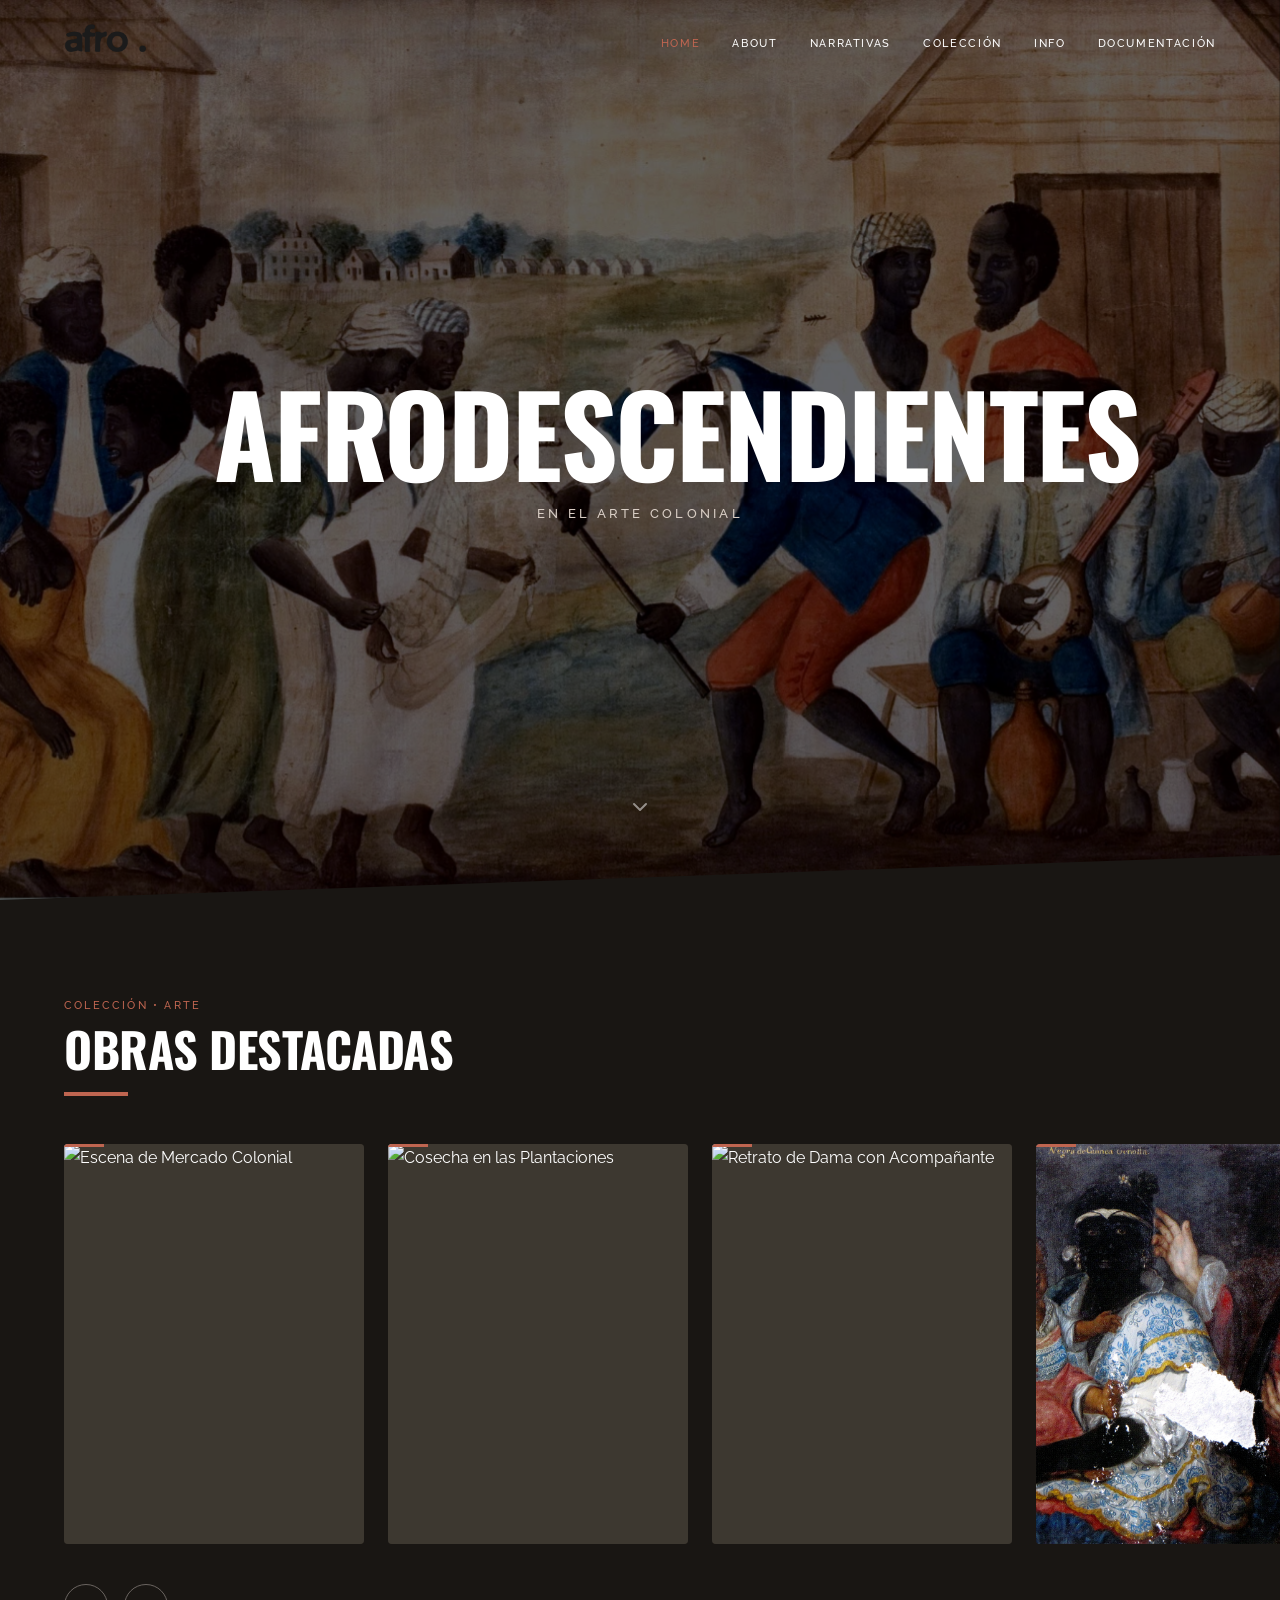
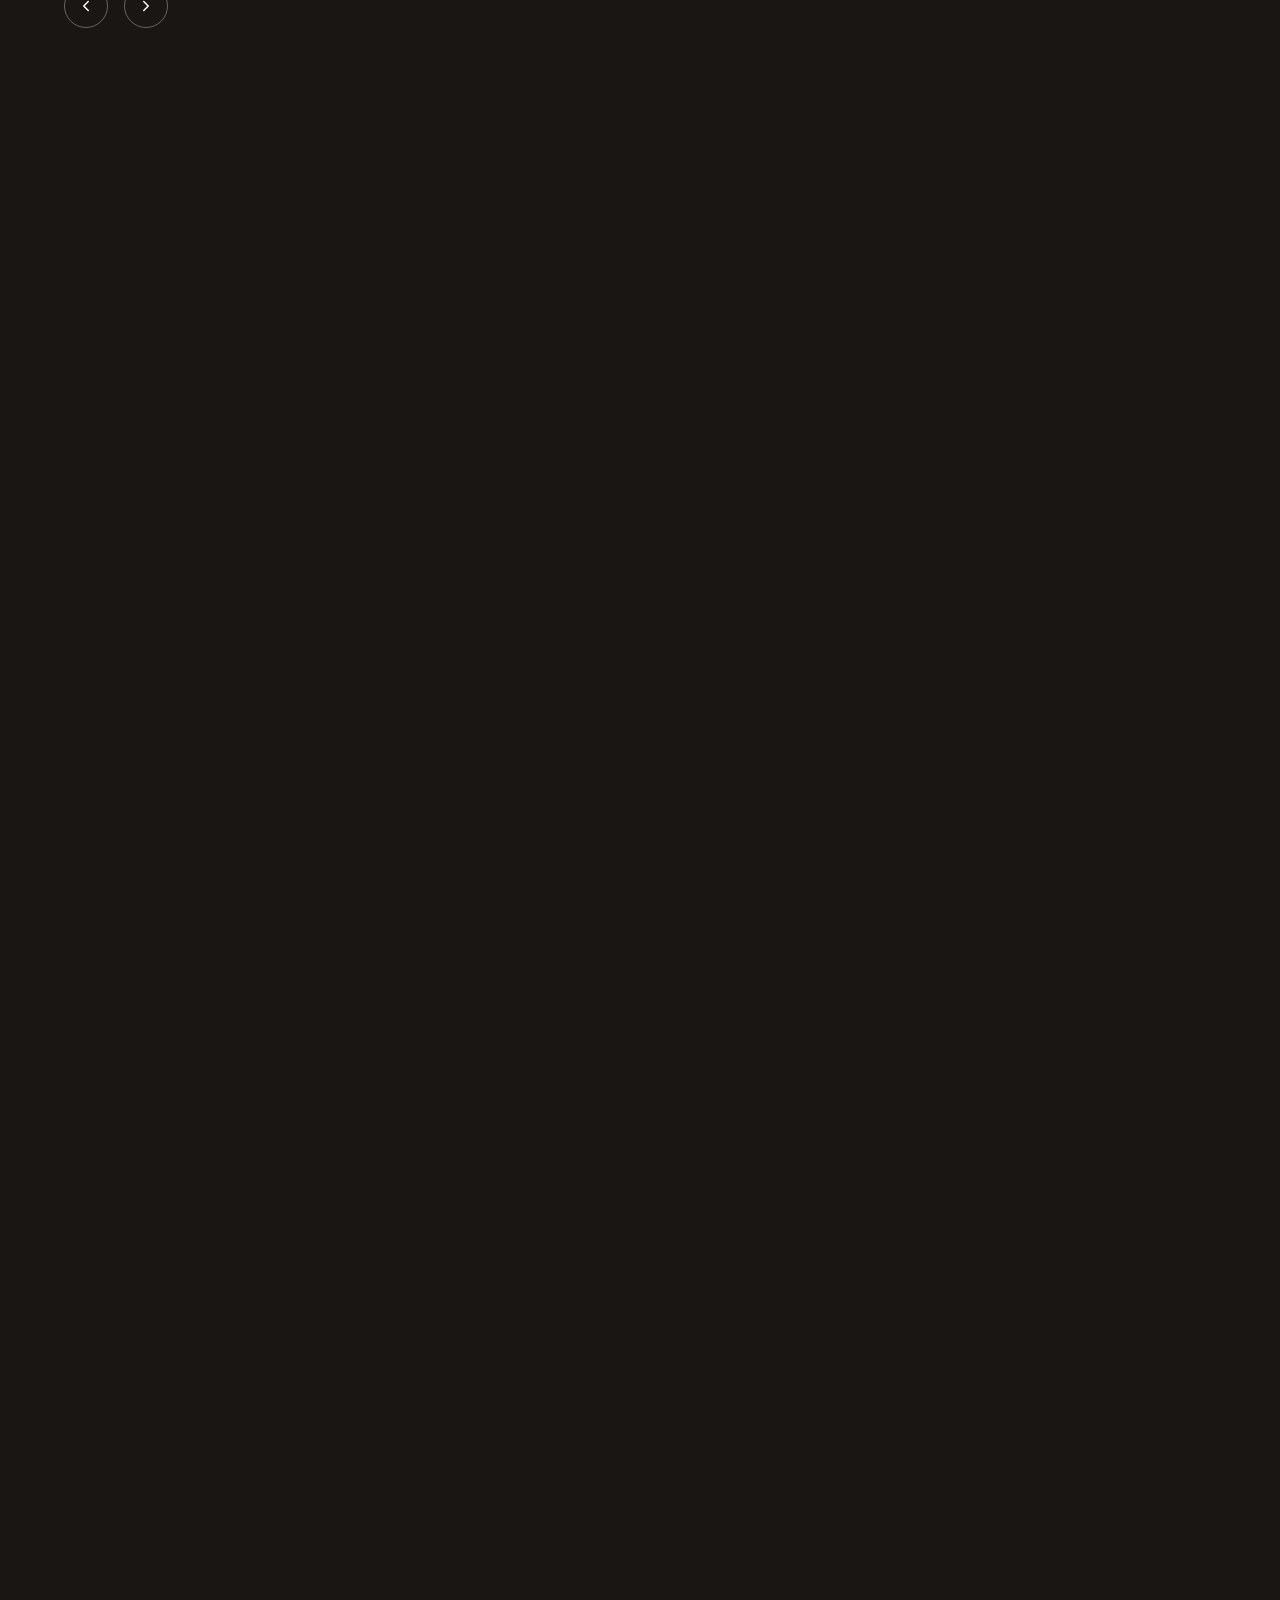
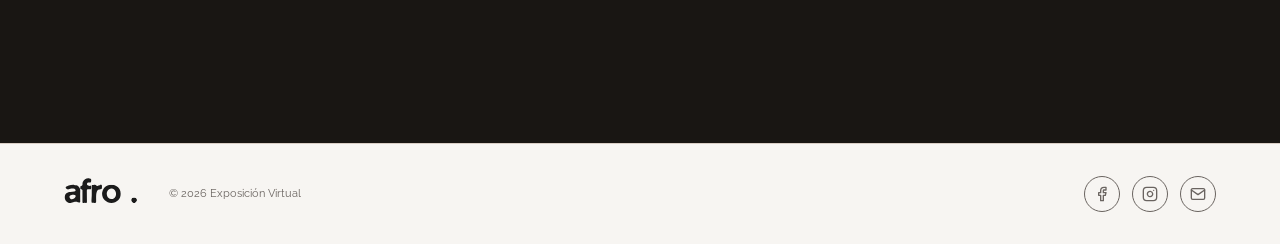
==== commit 81158a7f: "feat: add launch configuration for debugging and update styles across multiple pages" ====
--- a/index.html
+++ b/index.html
@@ -124,7 +124,7 @@
       clip-path: polygon(0 5%, 100% 0, 100% 95%, 0 100%);
     }
 
-    .about-section .eyebrow { color: var(--gold-600); }
+    .about-section .eyebrow { color: var(--gold-500); }
     .about-section h2       { color: var(--bg-900); }
 
     .about-grid {
@@ -373,7 +373,7 @@
       </a>
 
       <!-- Card: Especialistas (tinte más oscuro con clase --dark) -->
-      <a href="pages/coleccion.html" class="narrative-card"
+      <a id="especialistas" href="pages/especialistas.html"
          class="narrative-card narrative-card--dark">
         <div class="narrative-card__bg"
              style="background-image:url('../assets/images/narrativa-especialistas.png');background-color:#212B3F;">
@@ -407,9 +407,6 @@
         </a>
         <a href="#" class="footer__social-btn" aria-label="Instagram">
           <svg viewBox="0 0 24 24"><rect x="2" y="2" width="20" height="20" rx="5" ry="5"></rect><path d="M16 11.37A4 4 0 1 1 12.63 8 4 4 0 0 1 16 11.37z"></path><line x1="17.5" y1="6.5" x2="17.51" y2="6.5"></line></svg>
-        </a>
-        <a href="#" class="footer__social-btn" aria-label="Twitter / X">
-          <svg viewBox="0 0 24 24"><path d="M23 3a10.9 10.9 0 0 1-3.14 1.53 4.48 4.48 0 0 0-7.86 3v1A10.66 10.66 0 0 1 3 4s-4 9 5 13a11.64 11.64 0 0 1-7 2c9 5 20 0 20-11.5a4.5 4.5 0 0 0-.08-.83A7.72 7.72 0 0 0 23 3z"></path></svg>
         </a>
         <a href="mailto:contacto@presencias.org" class="footer__social-btn" aria-label="Email">
           <svg viewBox="0 0 24 24"><path d="M4 4h16c1.1 0 2 .9 2 2v12c0 1.1-.9 2-2 2H4c-1.1 0-2-.9-2-2V6c0-1.1.9-2 2-2z"></path><polyline points="22,6 12,13 2,6"></polyline></svg>
--- a/css/main.css
+++ b/css/main.css
@@ -20,13 +20,14 @@
   --bg-700: #3D3830;   /* Hover states, acordeones abiertos */
   --bg-600: #4D4840;   /* Bordes de inputs */
   --bg-500: #6A6460;   /* Texto muted */
-  --bg-400: #8A8480;   /* Texto muy sutil */
+  --bg-400: #8A8480;
+  --bg-300: #59122C;    /* Texto muy sutil */
 
   /* Acento dorado */
-  --gold-600: #9B7630;
-  --gold-500: #B8924A;  /* Color principal de acento */
-  --gold-400: #CCA761;
-  --gold-300: #DEC087;
+  --gold-600: #ec6648;
+  --gold-500: #BF6550;  /* Color principal de acento */
+  --gold-400: #f4dbab;
+  --gold-300: #F2CBC2;
 
   /* Neutros cálidos */
   --warm-500: #a68f7b;
@@ -35,20 +36,21 @@
   --warm-200: #F7F5F2;
   --warm-100: #FFFFFF;
 
-  /* Azules (secciones especiales) */
-  --navy-900: #0D1440;
-  --navy-800: #1C4694;   /* Sección planimetría, info museo */
-  --navy-700: #212B3F;   /* Sección narrativa especialistas */
-  --navy-600: #263D69;
+  /* Colores (secciones especiales) */
+  --navy-900: #437379;
+  --navy-800: #3B5659;   /* Sección planimetría, info museo */
+  --navy-700: #BF6550;   /* Sección narrativa especialistas */
+  --navy-600: #F2CBC2;
 
   /* Color crema de secciones About */
-  --cream: #FFEEC9;
+  --cream: #f4dbab; 
 
   /* Textos */
   --text-primary:   #FFFFFF;
   --text-secondary: #D9CEC5;
   --text-tertiary:  #A68F7B;
   --text-muted:     #6A6460;
+  --text-black:     #0C0B09;
 
   /* Escala de espaciado */
   --space-xs:  4px;
@@ -248,13 +250,11 @@
 .navbar__links a:hover,
 .navbar__links a.active {
   color: var(--gold-500);
-  border-bottom-color: var(--gold-500);
 }
 
 .navbar.scrolled .navbar__links a:hover,
 .navbar.scrolled .navbar__links a.active {
   color: var(--gold-600);
-  border-bottom-color: var(--gold-600);
 }
 
 /* Botón hamburguesa (mobile) */
@@ -563,7 +563,7 @@
 
 .artwork-card__overlay h3 {
   font-family: var(--font-secondary);
-  font-size: 1rem;
+  font-size: 1.2rem;
   font-weight: 600;
   text-transform: none;
   letter-spacing: normal;
@@ -573,17 +573,17 @@
 
 .artwork-card__overlay .artist {
   font-family: var(--font-primary);
-  font-size: 0.6875rem;
+  font-size: 0.8rem;
   font-weight: 500;
-  color: var(--warm-500);
-  text-transform: uppercase;
-  letter-spacing: 0.1em;
+  color: var(--gold-500);
+  text-transform: uppercase;
+  letter-spacing: 0.13em;
 }
 
 .artwork-card__overlay .year {
   font-family: var(--font-secondary);
-  font-size: 0.6875rem;
-  color: var(--bg-400);
+  font-size: 0.8rem;
+  color: var(--warm-400);
   margin-top: 0.25rem;
 }
 
@@ -653,7 +653,7 @@
 
 /* Variante oscura del acordeón (para fondos dark) */
 .accordion--dark .accordion__item {
-  border-bottom-color: var(--bg-700);
+  border-bottom-color: var(--gold-400);
 }
 
 .accordion--dark .accordion__trigger {
@@ -742,7 +742,7 @@
 
 /* ─── INFO CARDS (para página Info) ──────────────────────────────────────────── */
 .info-card {
-  background-color: var(--navy-800);
+  background-color: var(--bg-900);
   border: 1px solid rgba(184, 146, 74, 0.2);
   border-radius: var(--radius-lg);
   padding: 1.5rem;
@@ -963,7 +963,7 @@
 
 /* ─── GITHUB BANNER (Documentación) ─────────────────────────────────────────── */
 .github-banner {
-  background-color: var(--gold-500);
+  background-color: var(--gold-400);
   border-radius: var(--radius-lg);
   padding: 2rem;
   display: flex;
@@ -1033,7 +1033,7 @@
 }
 
 .doc-sidebar__nav {
-  background-color: var(--navy-700);
+  background-color: var(--navy-900);
   border: 1px solid rgba(184, 146, 74, 0.2);
   border-radius: var(--radius-lg);
   padding: 1.5rem;
@@ -1045,7 +1045,7 @@
   font-weight: 700;
   text-transform: uppercase;
   letter-spacing: 0.1em;
-  color: var(--gold-500);
+  color: var(--gold-400);
   margin-bottom: 1rem;
 }
 
@@ -1053,14 +1053,14 @@
   display: block;
   font-family: var(--font-secondary);
   font-size: 0.875rem;
-  color: var(--text-secondary);
+  color: var(--text-primary);
   padding: 0.375rem 0;
   transition: color var(--transition-fast);
 }
 
 .doc-sidebar__link:hover,
 .doc-sidebar__link.active {
-  color: var(--gold-500);
+  color: var(--gold-400);
   font-weight: 600;
 }
 
@@ -1313,7 +1313,7 @@
 
 /* ─── QUOTES SECTION (Narrativas) ────────────────────────────────────────────── */
 .quote-section {
-  background-color: var(--bg-800);
+  background-color: var(--bg-300);
   padding: var(--space-2xl) 0;
 }
 
@@ -1353,7 +1353,7 @@
 .quote-role {
   font-family: var(--font-secondary);
   font-size: 0.75rem;
-  color: var(--text-muted);
+  color: var(--text-primary);
   margin-top: 0.25rem;
 }
 
@@ -1368,7 +1368,7 @@
   width: 8px;
   height: 8px;
   border-radius: var(--radius-full);
-  background-color: var(--bg-500);
+  background-color: var(--warm-300);
   border: none;
   cursor: pointer;
   transition: background-color var(--transition-fast);
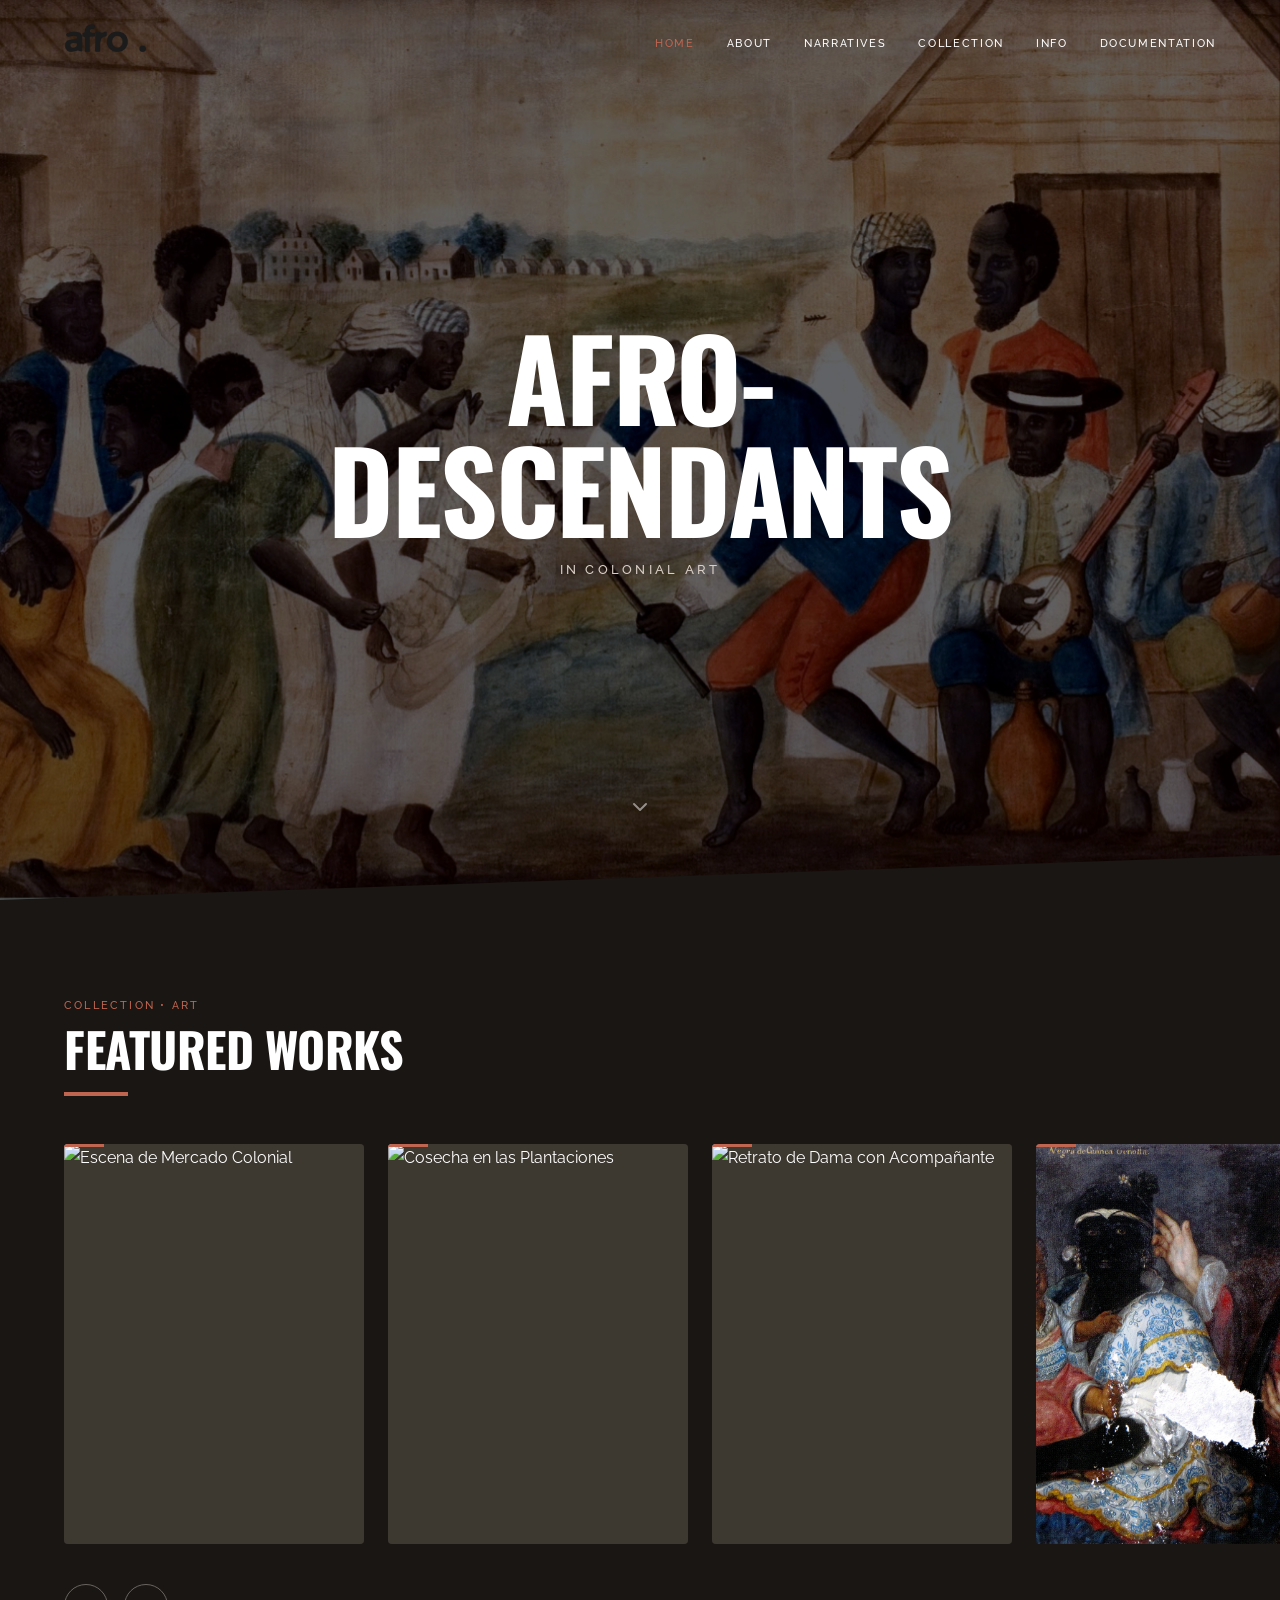
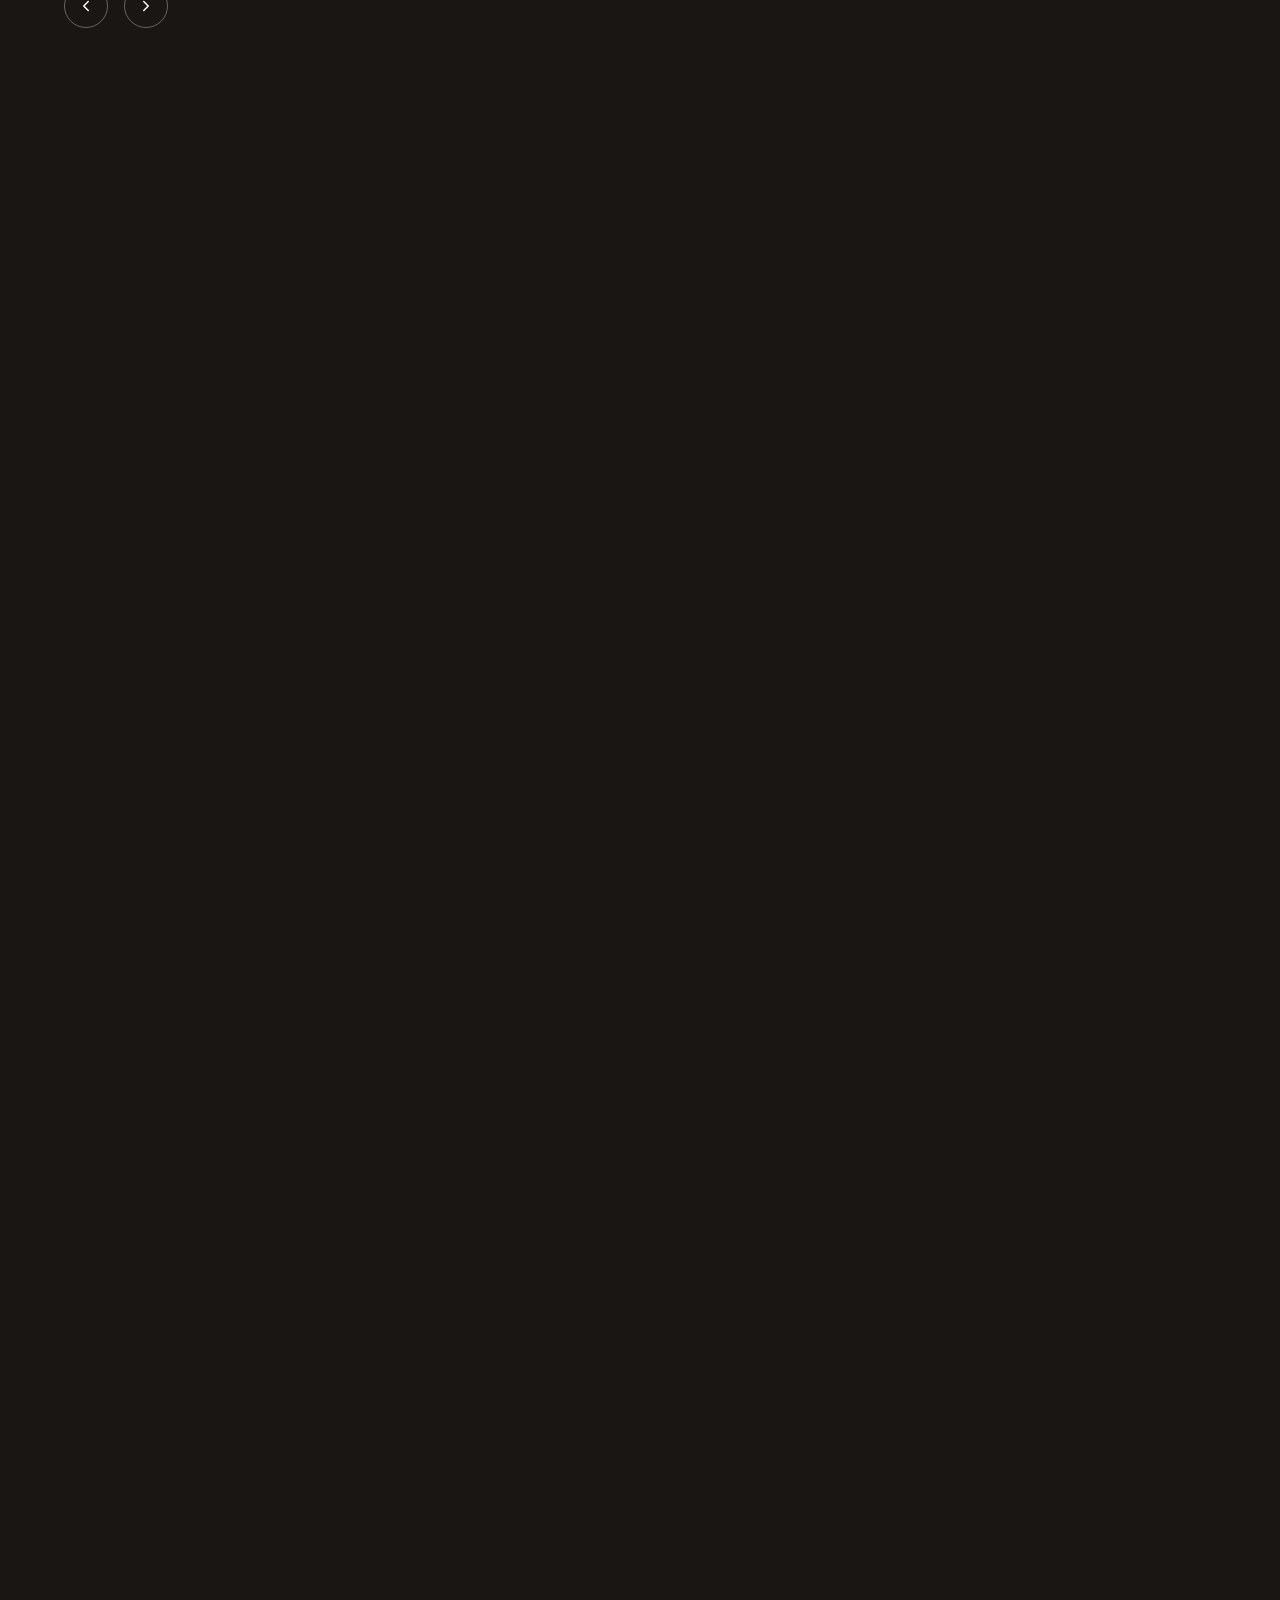
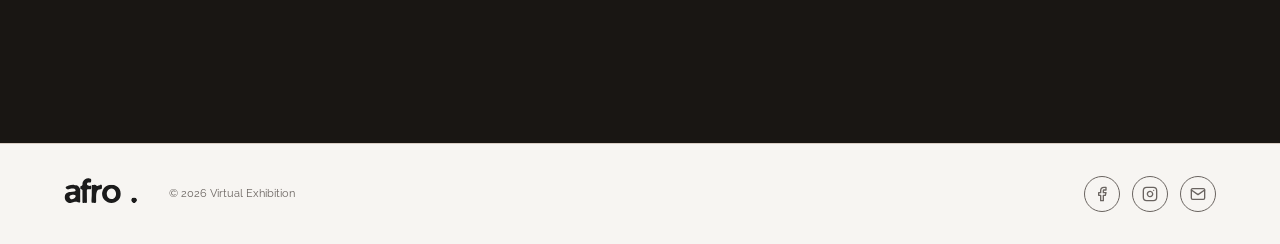
==== commit 4695b621: "Refactor text in HTML pages to update Spanish terms to English equivalents for consistency and acces" ====
--- a/index.html
+++ b/index.html
@@ -3,7 +3,7 @@
 <head>
   <meta charset="UTF-8" />
   <meta name="viewport" content="width=device-width, initial-scale=1.0" />
-  <title>Presencias — Afrodescendientes en el Arte Colonial</title>
+  <title>Presencias — Afro-descendants in Colonial Art</title>
   <meta name="description" content="Exposición virtual sobre las representaciones de afrodescendientes en el arte colonial latinoamericano." />
 
   <!-- Estilos principales (design system Vovex) -->
@@ -184,10 +184,10 @@
       <ul class="navbar__links">
         <li><a href="index.html"                 class="active">HOME</a></li>
         <li><a href="pages/about.html">ABOUT</a></li>
-        <li><a href="pages/narrativas.html">NARRATIVAS</a></li>
-        <li><a href="pages/coleccion.html">COLECCIÓN</a></li>
+        <li><a href="pages/narrativas.html">NARRATIVES</a></li>
+        <li><a href="pages/coleccion.html">COLLECTION</a></li>
         <li><a href="pages/info.html">INFO</a></li>
-        <li><a href="pages/documentacion.html">DOCUMENTACIÓN</a></li>
+        <li><a href="pages/documentacion.html">DOCUMENTATION</a></li>
       </ul>
 
       <!-- Botón hamburguesa (mobile) -->
@@ -200,10 +200,10 @@
     <div class="navbar__mobile" aria-label="Menú móvil">
       <a href="index.html"                 class="active">HOME</a>
       <a href="pages/about.html">ABOUT</a>
-      <a href="pages/narrativas.html">NARRATIVAS</a>
-      <a href="pages/coleccion.html">COLECCIÓN</a>
+      <a href="pages/narrativas.html">NARRATIVES</a>
+      <a href="pages/coleccion.html">COLLECTION</a>
       <a href="pages/info.html">INFO</a>
-      <a href="pages/documentacion.html">DOCUMENTACIÓN</a>
+      <a href="pages/documentacion.html">DOCUMENTATION</a>
     </div>
   </nav>
 
@@ -223,8 +223,8 @@
 
       <!-- Texto central -->
       <div class="hero__content">
-        <h1 class="hero__title">Afrodescendientes</h1>
-        <p class="hero__subtitle">en el Arte Colonial</p>
+        <h1 class="hero__title">Afro-descendants</h1>
+        <p class="hero__subtitle">in Colonial Art</p>
       </div>
 
       <!-- Flecha indicadora de scroll -->
@@ -236,8 +236,8 @@
     <!-- ══════════════════════════════════════ OBRAS DESTACADAS (carrusel) ═ -->
     <section class="featured-section" aria-labelledby="featured-heading">
       <div class="container">
-        <span class="eyebrow">COLECCIÓN • ARTE</span>
-        <h2 id="featured-heading">OBRAS DESTACADAS</h2>
+        <span class="eyebrow">COLLECTION • ART</span>
+        <h2 id="featured-heading">FEATURED WORKS</h2>
         <div class="gold-rule"></div>
       </div>
 
@@ -270,20 +270,20 @@
     <!-- ══════════════════════════════════════════════ SOBRE LA EXPOSICIÓN ═ -->
     <section class="about-section reveal" aria-labelledby="about-heading">
       <div class="container">
-        <span class="eyebrow">CONTEXTO • HISTORIA</span>
-        <h2 id="about-heading">SOBRE LA EXPOSICIÓN</h2>
+        <span class="eyebrow">CONTEXT • HISTORY</span>
+        <h2 id="about-heading">ABOUT THE EXHIBITION</h2>
         <div class="gold-rule"></div>
 
         <!-- Intro en dos columnas -->
         <div class="about-grid">
           <p>
-            Esta exposición virtual complementa la muestra física y busca desdibujar la idea simplista
-            de que todos los afrodescendientes en la época colonial eran esclavos.
+            This virtual exhibition complements the physical exhibit and seeks to challenge the
+            oversimplified idea that all Afro-descendant people in the colonial era were enslaved.
           </p>
           <p>
-            A través de obras seculares, religiosas y retratos, descubriremos cómo los afrodescendientes
-            ocupaban roles diversos y complejos en la sociedad colonial: comerciantes, artesanos,
-            líderes religiosos y figuras de confianza en las élites.
+            Through secular works, religious paintings, and portraits, we will discover how
+            Afro-descendant people held diverse and complex roles in colonial society: merchants,
+            artisans, religious leaders, and trusted figures within the elites.
           </p>
         </div>
 
@@ -292,7 +292,7 @@
 
           <div class="accordion__item" role="listitem">
             <button class="accordion__trigger" aria-expanded="false">
-              <span>Objetivos de la Exposición</span>
+              <span>Exhibition Objectives</span>
               <!-- Ícono chevron -->
               <svg class="accordion__icon" viewBox="0 0 24 24" aria-hidden="true">
                 <polyline points="6 9 12 15 18 9"></polyline>
@@ -300,43 +300,43 @@
             </button>
             <div class="accordion__body" role="region">
               <div class="accordion__content">
-                Esta exposición busca revelar la complejidad de las representaciones de afrodescendientes
-                en el arte colonial, mostrando roles que van más allá de la esclavitud: comerciantes,
-                artesanos, líderes religiosos y figuras de confianza en las élites coloniales.
+                This exhibition seeks to reveal the complexity of representations of Afro-descendant
+                people in colonial art, showing roles that go beyond slavery: merchants, artisans,
+                religious leaders, and trusted figures within the colonial elites.
               </div>
             </div>
           </div>
 
           <div class="accordion__item" role="listitem">
             <button class="accordion__trigger" aria-expanded="false">
-              <span>Contexto Histórico</span>
+              <span>Historical Context</span>
               <svg class="accordion__icon" viewBox="0 0 24 24" aria-hidden="true">
                 <polyline points="6 9 12 15 18 9"></polyline>
               </svg>
             </button>
             <div class="accordion__body" role="region">
               <div class="accordion__content">
-                Durante el periodo colonial latinoamericano (siglos XVI-XIX), los afrodescendientes
-                constituyeron una parte fundamental del tejido social. Aunque muchos llegaron como
-                esclavos, otros fueron personas libres que ejercieron oficios especializados y ocuparon
-                posiciones de responsabilidad en diferentes estratos sociales.
+                During the Latin American colonial period (16th–19th centuries), Afro-descendant people
+                were a fundamental part of the social fabric. While many arrived as enslaved people,
+                others were free individuals who practiced specialized trades and held positions of
+                responsibility across different social strata.
               </div>
             </div>
           </div>
 
           <div class="accordion__item" role="listitem">
             <button class="accordion__trigger" aria-expanded="false">
-              <span>Relevancia Contemporánea</span>
+              <span>Contemporary Relevance</span>
               <svg class="accordion__icon" viewBox="0 0 24 24" aria-hidden="true">
                 <polyline points="6 9 12 15 18 9"></polyline>
               </svg>
             </button>
             <div class="accordion__body" role="region">
               <div class="accordion__content">
-                Estas pinturas son más que registros históricos: son pistas fundamentales para comprender
-                mejor las dinámicas socioculturales que aún influyen en nuestra sociedad contemporánea,
-                ayudándonos a cuestionar estereotipos y reconocer la diversidad histórica de las
-                comunidades afrodescendientes.
+                These paintings are more than historical records: they are essential clues for better
+                understanding the sociocultural dynamics that still shape our contemporary society,
+                helping us question stereotypes and recognize the historical diversity of
+                Afro-descendant communities.
               </div>
             </div>
           </div>
@@ -348,8 +348,8 @@
     <!-- ═══════════════════════════════════════════════════════ NARRATIVAS ═ -->
     <section class="narratives-section reveal reveal--delay-1" aria-labelledby="narratives-heading">
       <div class="section-header container">
-        <span class="eyebrow">RECORRIDOS • EXPERIENCIAS</span>
-        <h2 id="narratives-heading">NARRATIVAS</h2>
+        <span class="eyebrow">TOURS • EXPERIENCES</span>
+        <h2 id="narratives-heading">NARRATIVES</h2>
         <div class="gold-rule"></div>
       </div>
 
@@ -363,12 +363,12 @@
         </div>
         <div class="narrative-card__content">
           <span class="narrative-card__label">DID YOU KNOW?</span>
-          <h2 class="narrative-card__title">PÚBLICO GENERAL</h2>
+          <h2 class="narrative-card__title">GENERAL PUBLIC</h2>
           <p class="narrative-card__desc">
-            Un recorrido narrativo que conecta el pasado con el presente, revelando cómo estas obras
-            nos ayudan a comprender las dinámicas socioculturales actuales.
+            A narrative tour connecting the past with the present, revealing how these works
+            help us understand current sociocultural dynamics.
           </p>
-          <span class="narrative-card__btn">EXPLORAR →</span>
+          <span class="narrative-card__btn">EXPLORE →</span>
         </div>
       </a>
 
@@ -380,12 +380,12 @@
         </div>
         <div class="narrative-card__content">
           <span class="narrative-card__label">INTO THE ROOTS</span>
-          <h2 class="narrative-card__title">ESPECIALISTAS</h2>
+          <h2 class="narrative-card__title">SPECIALISTS</h2>
           <p class="narrative-card__desc">
-            Una exploración académica y detallada de las obras, organizada por temáticas: seculares,
-            religiosas y retratos. Ideal para investigadores y estudiosos del arte colonial.
+            An academic, in-depth exploration of the works, organized by theme: secular works,
+            religious paintings, and portraits. Ideal for researchers and scholars of colonial art.
           </p>
-          <span class="narrative-card__btn">EXPLORAR →</span>
+          <span class="narrative-card__btn">EXPLORE →</span>
         </div>
       </a>
 
@@ -399,7 +399,7 @@
     <div class="footer__inner">
       <div class="footer__brand">
         <a href="../index.html" class="footer__logo"><img src="../assets/images/logo-afro.svg" alt="Presencias" class="footer__logo-img" /></a>
-        <span class="footer__copy">© 2026 Exposición Virtual</span>
+        <span class="footer__copy">© 2026 Virtual Exhibition</span>
       </div>
       <div class="footer__social" aria-label="Redes sociales">
         <a href="#" class="footer__social-btn" aria-label="Facebook">
--- a/css/main.css
+++ b/css/main.css
@@ -12,6 +12,7 @@
   /* Tipografías */
   --font-primary:   'Oswald',  sans-serif;   /* Títulos, labels, stats */
   --font-secondary: 'Raleway', sans-serif;   /* Cuerpo, botones, nav */
+  --font-mono:      'Courier New', monospace; /* Notas de código */
 
   /* Fondos oscuros */
   --bg-950: #0C0B09;
@@ -43,7 +44,19 @@
   --navy-600: #F2CBC2;
 
   /* Color crema de secciones About */
-  --cream: #f4dbab; 
+  --cream: #f4dbab;
+
+  /* Avatares del equipo curatorial (About) */
+  --avatar-1: #212B3F;
+  --avatar-2: #1C4694;
+  --avatar-3: #263D69;
+
+  /* Tonos placeholder de la galería del museo (Info) */
+  --gallery-1: #1C4694;
+  --gallery-2: #212B3F;
+  --gallery-3: #263D69;
+  --gallery-4: #614E26;
+  --gallery-5: #946E1C;
 
   /* Textos */
   --text-primary:   #FFFFFF;
@@ -51,6 +64,12 @@
   --text-tertiary:  #A68F7B;
   --text-muted:     #6A6460;
   --text-black:     #0C0B09;
+
+  /* Variantes RGB (para usar con rgba() en overlays y transparencias) */
+  --bg-950-rgb:   12, 11, 9;
+  --bg-900-rgb:   25, 22, 19;
+  --bg-500-rgb:   106, 100, 96;
+  --warm-100-rgb: 255, 255, 255;
 
   /* Escala de espaciado */
   --space-xs:  4px;
@@ -149,6 +168,9 @@
   .container { padding: 0 var(--space-lg); }  /* 32px en mobile */
 }
 
+/* Variante de margen inferior (separación antes de un bloque siguiente) */
+.container--mb-3 { margin-bottom: 3rem; }
+
 /* Eyebrow label (etiqueta sobre títulos: "COLECCIÓN • ARTE") */
 .eyebrow {
   font-family: var(--font-secondary);
@@ -169,6 +191,10 @@
   margin-top: var(--space-md);
   margin-bottom: var(--space-lg);
 }
+
+/* Variantes de margen inferior (usadas para ajustar espacio antes del contenido) */
+.gold-rule--mb-1 { margin-bottom: 1rem; }
+.gold-rule--mb-3 { margin-bottom: 3rem; }
 
 /* ─── NAVBAR ────────────────────────────────────────────────────────────────── */
 .navbar {
@@ -690,6 +716,9 @@
 .reveal--delay-3 { transition-delay: 300ms; }
 .reveal--delay-4 { transition-delay: 400ms; }
 
+/* Variante con margen inferior extra */
+.reveal--mb-lg { margin-bottom: var(--space-lg); }
+
 /* Animación fadeIn simple (para tooltips, overlays) */
 @keyframes fadeIn {
   from { opacity: 0; transform: translateY(10px); }
@@ -842,6 +871,96 @@
   color: var(--bg-600);
 }
 
+/* Variantes de color de fondo para los avatares del equipo curatorial */
+.team-card__avatar--1 { background-color: var(--avatar-1); }
+.team-card__avatar--2 { background-color: var(--avatar-2); }
+.team-card__avatar--3 { background-color: var(--avatar-3); }
+
+/* ─── PÁGINA ABOUT ────────────────────────────────────────────────────────────── */
+
+/* Sección "Sobre la Exposición" (cream superior) */
+.about-cream {
+  position: relative;
+  background-color: var(--cream);
+  padding: 7rem 0;
+  margin-bottom: 5rem;
+  clip-path: polygon(0 5%, 100% 0, 100% 95%, 0 100%);
+}
+.about-cream .eyebrow { color: var(--gold-500); }
+.about-cream h2       { color: var(--bg-900); }
+
+.about-intro-grid {
+  display: grid;
+  grid-template-columns: 1fr 1fr;
+  gap: 2rem;
+  margin-bottom: 3rem;
+}
+.about-intro-grid p {
+  font-size: 0.875rem;
+  color: var(--bg-600);
+  line-height: 1.8;
+}
+
+@media (max-width: 768px) { .about-intro-grid { grid-template-columns: 1fr; } }
+
+/* Sección planimetría (fondo azul oscuro) */
+.plan-section {
+  position: relative;
+  background-color: var(--navy-800);
+  padding: 7rem 0;
+  margin-bottom: 5rem;
+  clip-path: polygon(0 5%, 100% 0, 100% 95%, 0 100%);
+}
+
+/* Contenedor relativo de la imagen del plano (para posicionar hotspots) */
+.plan-wrapper {
+  position: relative;
+  display: inline-block;
+  width: 100%;
+}
+
+.plan-wrapper img {
+  width: 100%;
+  height: auto;
+  display: block;
+}
+
+/* Instrucción de uso del plano */
+.plan-hint {
+  font-family: var(--font-secondary);
+  font-size: 0.875rem;
+  color: var(--text-secondary);
+  text-align: center;
+  margin-top: 1rem;
+}
+
+/* Contenedor del plano interactivo (museum-plan.js inserta los hotspots dentro) */
+.museum-plan {
+  background: rgba(255, 255, 255, 0.1);
+  border: 2px solid rgba(184, 146, 74, 0.3);
+  border-radius: var(--radius-lg);
+  overflow: hidden;
+  padding: var(--space-md);
+}
+
+/* Sección equipo curatorial (cream) */
+.team-section {
+  position: relative;
+  background-color: var(--cream);
+  padding: 7rem 0;
+  clip-path: polygon(0 5%, 100% 0, 100% 100%, 0 100%);
+}
+.team-section h2 { color: var(--bg-900); }
+
+.team-grid {
+  display: grid;
+  grid-template-columns: repeat(3, 1fr);
+  gap: 2rem;
+}
+
+@media (max-width: 900px)  { .team-grid { grid-template-columns: repeat(2, 1fr); } }
+@media (max-width: 640px)  { .team-grid { grid-template-columns: 1fr; } }
+
 /* ─── VISIT CARDS (Info page — Visítanos) ────────────────────────────────────── */
 .visit-card {
   border: 1px solid rgba(184, 146, 74, 0.3);
@@ -884,6 +1003,117 @@
   color: var(--text-secondary);
   line-height: 1.7;
 }
+
+/* ─── PÁGINA INFO ─────────────────────────────────────────────────────────────── */
+
+/* Sección azul: Sobre el Museo */
+.museum-section {
+  position: relative;
+  background-color: var(--navy-700);
+  padding: 7rem 0;
+  margin-bottom: 5rem;
+  clip-path: polygon(0 0, 100% 0, 100% 95%, 0 100%);
+}
+
+.museum-grid {
+  display: grid;
+  grid-template-columns: 1fr 1fr;
+  gap: 4rem;
+}
+
+.museum-text p {
+  font-size: 0.9375rem;
+  color: var(--text-secondary);
+  line-height: 1.8;
+  margin-bottom: 1rem;
+}
+
+/* Columna lateral con las info-cards (Ubicación, Horarios) */
+.museum-aside {
+  display: flex;
+  flex-direction: column;
+  gap: 1.25rem;
+}
+
+@media (max-width: 900px) { .museum-grid { grid-template-columns: 1fr; gap: 2.5rem; } }
+
+/* Sección galería (cream) */
+.gallery-section {
+  position: relative;
+  background-color: var(--cream);
+  padding: 7rem 0;
+  margin-bottom: 5rem;
+  clip-path: polygon(0 5%, 100% 0, 100% 95%, 0 100%);
+}
+
+.gallery-section h2       { color: var(--bg-900); }
+.gallery-section .eyebrow { color: var(--gold-600); }
+
+.gallery-grid {
+  display: grid;
+  grid-template-columns: repeat(3, 1fr);
+  gap: 1.5rem;
+  margin-top: 2rem;
+}
+
+@media (max-width: 900px) { .gallery-grid { grid-template-columns: repeat(2, 1fr); } }
+@media (max-width: 560px) { .gallery-grid { grid-template-columns: 1fr; } }
+
+/* Cada celda de la galería del museo */
+.gallery-item {
+  height: 260px;
+  border-radius: var(--radius-lg);
+  display: flex;
+  align-items: center;
+  justify-content: center;
+  overflow: hidden;
+  cursor: pointer;
+  transition: filter var(--transition-base);
+}
+
+.gallery-item:hover { filter: brightness(1.15); }
+
+.gallery-item p {
+  font-family: var(--font-primary);
+  font-size: 1.125rem;
+  font-weight: 700;
+  text-transform: uppercase;
+  letter-spacing: 0.05em;
+  color: var(--text-primary);
+}
+
+/* Variantes de color de fondo (placeholders de la galería) */
+.gallery-item--1 { background-color: var(--gallery-1); }
+.gallery-item--2 { background-color: var(--gallery-2); }
+.gallery-item--3 { background-color: var(--gallery-3); }
+.gallery-item--4 { background-color: var(--gallery-4); }
+.gallery-item--5 { background-color: var(--gallery-5); }
+
+.gallery-note {
+  font-family: var(--font-secondary);
+  font-size: 0.75rem;
+  color: var(--bg-500);
+  text-align: center;
+  margin-top: 1.5rem;
+}
+
+/* Sección Visítanos (azul) */
+.visit-section {
+  position: relative;
+  background-color: var(--navy-800);
+  padding: 7rem 0;
+  clip-path: polygon(0 5%, 100% 0, 100% 100%, 0 100%);
+}
+
+.visit-grid {
+  display: grid;
+  grid-template-columns: repeat(4, 1fr);
+  gap: 1.5rem;
+  margin-top: 3rem;
+}
+
+@media (max-width: 1024px) { .visit-grid { grid-template-columns: repeat(2, 1fr); } }
+@media (max-width: 560px)  { .visit-grid { grid-template-columns: 1fr; } }
 
 /* ─── FILTROS DE CATEGORÍA (Colección) ───────────────────────────────────────── */
 .category-filters {
@@ -949,8 +1179,16 @@
   .artworks-grid { grid-template-columns: repeat(2, 1fr); gap: 1rem; }
 }
 
-/* Transición de filtrado */
+/* Animación de entrada (delay escalonado aplicado por JS vía animation-delay) */
+@keyframes cardIn {
+  from { opacity: 0; transform: translateY(20px) scale(0.97); }
+  to   { opacity: 1; transform: translateY(0)    scale(1); }
+}
+
+/* Transición de filtrado + animación de entrada */
 .artwork-grid-item {
+  opacity: 0;
+  animation: cardIn 380ms ease-out forwards;
   transition: opacity var(--transition-base), transform var(--transition-base);
 }
 
@@ -959,6 +1197,434 @@
   transform: scale(0.9);
   pointer-events: none;
   position: absolute;
+}
+
+/* ─── VISOR DE OBRA (Colección — lightbox a pantalla completa) ───────────────── */
+
+/* Página de grid: se oculta (display:none vía JS) cuando el visor está abierto */
+.grid-page { min-height: 100vh; }
+
+/* Contenedor del visor — ocupa toda la pantalla, scrollable verticalmente
+   (la imagen principal llena 100vh; al hacer scroll aparecen obras relacionadas) */
+.viewer {
+  display: none;
+  position: fixed;
+  inset: 0;
+  background: var(--bg-950);
+  z-index: 200;
+  overflow-y: auto;
+  overflow-x: hidden;
+}
+.viewer.open { display: block; }
+
+/* Hero: imagen a pantalla completa */
+.viewer__hero {
+  position: relative;
+  width: 100%;
+  height: 100vh;
+  display: flex;
+  align-items: center;
+  justify-content: center;
+  background: var(--bg-950);
+  overflow: hidden;
+}
+
+/* La imagen ocupa el máximo posible sin salirse */
+.viewer__image {
+  display: block;
+  max-width: calc(100% - 120px);  /* espacio para flechas */
+  max-height: calc(100vh - 80px); /* espacio para toolbar */
+  width: auto;
+  height: auto;
+  object-fit: contain;
+  transform-origin: center center;
+  user-select: none;
+  will-change: transform;
+  transition: transform 80ms ease-out;
+}
+
+/* Cuando hay panel abierto, la imagen se desplaza a la izquierda */
+.viewer__hero.panel-open .viewer__image {
+  max-width: calc(100% - 420px); /* deja espacio al panel */
+  margin-right: 0;
+}
+
+/* Botón volver al grid */
+.viewer__back {
+  position: fixed;
+  top: 1.25rem;
+  left: 1.25rem;
+  z-index: 220;
+  width: 40px;
+  height: 40px;
+  border-radius: var(--radius-full);
+  background: rgba(var(--bg-950-rgb), 0.7);
+  backdrop-filter: blur(8px);
+  color: var(--text-primary);
+  border: 1px solid rgba(var(--warm-100-rgb), 0.15);
+  display: flex;
+  align-items: center;
+  justify-content: center;
+  cursor: pointer;
+  transition: background 150ms;
+}
+.viewer__back:hover { background: rgba(var(--bg-950-rgb), 0.95); }
+.viewer__back svg {
+  width: 18px;
+  height: 18px;
+  stroke: currentColor;
+  fill: none;
+  stroke-width: 2.5;
+  stroke-linecap: round;
+  stroke-linejoin: round;
+}
+
+/* Flechas prev / next (visibles al hover del hero) */
+.viewer__arrow {
+  position: absolute;
+  top: 50%;
+  transform: translateY(-50%);
+  z-index: 210;
+  width: 48px;
+  height: 48px;
+  border-radius: var(--radius-full);
+  background: rgba(var(--bg-950-rgb), 0.55);
+  backdrop-filter: blur(6px);
+  color: var(--text-primary);
+  border: 1px solid rgba(var(--warm-100-rgb), 0.12);
+  display: flex;
+  align-items: center;
+  justify-content: center;
+  cursor: pointer;
+  transition: background 150ms, opacity 150ms;
+  opacity: 0;
+}
+.viewer__hero:hover .viewer__arrow { opacity: 1; }
+.viewer__arrow--prev { left: 1rem; }
+.viewer__arrow--next { right: 1rem; }
+.viewer__hero.panel-open .viewer__arrow--next { right: 405px; }
+.viewer__arrow:hover { background: rgba(var(--bg-950-rgb), 0.9); }
+.viewer__arrow svg {
+  width: 22px;
+  height: 22px;
+  stroke: currentColor;
+  fill: none;
+  stroke-width: 2;
+  stroke-linecap: round;
+  stroke-linejoin: round;
+}
+
+/* Caption de título (parte inferior de la imagen) */
+.viewer__caption {
+  position: absolute;
+  bottom: 5.5rem;
+  left: 50%;
+  transform: translateX(-50%);
+  background: rgba(var(--bg-950-rgb), 0.72);
+  backdrop-filter: blur(8px);
+  border-radius: var(--radius-lg);
+  padding: 0.6rem 1.25rem;
+  text-align: center;
+  pointer-events: none;
+  white-space: nowrap;
+  transition: opacity 300ms;
+}
+.viewer__caption.hidden { opacity: 0; }
+.viewer__caption .c-artist {
+  font-family: var(--font-primary);
+  font-size: 0.7rem;
+  text-transform: uppercase;
+  letter-spacing: 0.18em;
+  color: var(--gold-500);
+  margin-bottom: 2px;
+}
+.viewer__caption .c-title {
+  font-family: var(--font-secondary);
+  font-size: 0.875rem;
+  color: var(--warm-300);
+}
+
+/* Toolbar de zoom + acciones */
+.viewer__toolbar {
+  position: fixed;
+  bottom: 1.25rem;
+  left: 50%;
+  transform: translateX(-50%);
+  z-index: 220;
+  display: flex;
+  gap: 0.5rem;
+  background: rgba(var(--bg-950-rgb), 0.75);
+  backdrop-filter: blur(10px);
+  border: 1px solid rgba(var(--warm-100-rgb), 0.1);
+  border-radius: 40px;
+  padding: 0.4rem 0.75rem;
+}
+.viewer__tool {
+  width: 38px;
+  height: 38px;
+  border-radius: var(--radius-full);
+  border: none;
+  background: transparent;
+  color: rgba(var(--warm-100-rgb), 0.7);
+  display: flex;
+  align-items: center;
+  justify-content: center;
+  cursor: pointer;
+  transition: color 150ms, background 150ms;
+}
+.viewer__tool:hover,
+.viewer__tool.active { color: var(--gold-500); background: rgba(184, 146, 74, 0.12); }
+.viewer__tool svg {
+  width: 18px;
+  height: 18px;
+  stroke: currentColor;
+  fill: none;
+  stroke-width: 2;
+  stroke-linecap: round;
+  stroke-linejoin: round;
+}
+/* Separador entre grupos de botones */
+.viewer__tool-sep {
+  width: 1px;
+  background: rgba(var(--warm-100-rgb), 0.12);
+  margin: 6px 2px;
+}
+
+/* ── Panel lateral — Info y Detalles ── */
+.viewer__panel {
+  position: fixed;
+  top: 0;
+  right: 0;
+  bottom: 0;
+  width: 400px;
+  max-width: 100vw;
+  background: rgba(var(--bg-900-rgb), 0.94);
+  backdrop-filter: blur(16px);
+  border-left: 1px solid rgba(var(--warm-100-rgb), 0.07);
+  overflow-y: auto;
+  z-index: 215;
+  display: none;        /* JS pone display:flex */
+  flex-direction: column;
+  padding: 2rem 1.75rem 2rem;
+}
+.viewer__panel.open { display: flex; }
+
+.panel__close {
+  position: absolute;
+  top: 1rem;
+  right: 1rem;
+  width: 30px;
+  height: 30px;
+  border-radius: var(--radius-full);
+  border: none;
+  background: rgba(var(--warm-100-rgb), 0.07);
+  color: rgba(var(--warm-100-rgb), 0.6);
+  display: flex;
+  align-items: center;
+  justify-content: center;
+  cursor: pointer;
+  transition: background 150ms;
+}
+.panel__close:hover { background: rgba(var(--warm-100-rgb), 0.15); }
+.panel__close svg {
+  width: 14px;
+  height: 14px;
+  stroke: currentColor;
+  fill: none;
+  stroke-width: 2.5;
+  stroke-linecap: round;
+  stroke-linejoin: round;
+}
+
+/* Cabecera del panel: artista + título + año */
+.panel__meta { margin-bottom: 1.5rem; padding-top: 0.5rem; }
+.panel__meta .p-artist {
+  font-family: var(--font-primary);
+  font-size: 0.7rem;
+  text-transform: uppercase;
+  letter-spacing: 0.2em;
+  color: var(--gold-600);
+  margin-bottom: 6px;
+}
+.panel__meta .p-title {
+  font-family: var(--font-secondary);
+  font-size: 1.4rem;
+  font-weight: 600;
+  color: var(--warm-400);
+  line-height: 1.3;
+  margin-bottom: 4px;
+  text-transform: none;
+}
+.panel__meta .p-year {
+  font-family: var(--font-secondary);
+  font-size: 0.8125rem;
+  color: var(--warm-400);
+}
+
+.panel__section-label {
+  font-family: var(--font-primary);
+  font-size: 0.7rem;
+  font-weight: 500;
+  text-transform: uppercase;
+  letter-spacing: 0.2em;
+  color: var(--gold-500);
+  margin-bottom: 0.6rem;
+}
+.panel__desc {
+  font-family: var(--font-secondary);
+  font-size: 0.875rem;
+  color: var(--warm-300);
+  line-height: 1.8;
+}
+.panel__sep {
+  border: none;
+  border-top: 1px solid var(--bg-400);
+  margin: 1.5rem 0;
+}
+.panel__row {
+  display: flex;
+  justify-content: space-between;
+  font-family: var(--font-secondary);
+  font-size: 0.8125rem;
+  margin-bottom: 0.6rem;
+}
+.panel__row dt { color: var(--warm-400); }
+.panel__row dd { color: var(--warm-300); text-align: right; }
+
+/* ── Panel Detalles — filmstrip + zoom en la imagen ── */
+
+/* Filmstrip horizontal de thumbnails */
+.filmstrip {
+  display: flex;
+  gap: 0.5rem;
+  margin-bottom: 1.25rem;
+  flex-wrap: wrap;
+}
+.filmstrip__thumb {
+  width: 68px;
+  height: 68px;
+  border-radius: var(--radius-md);
+  overflow: hidden;
+  border: 2px solid transparent;
+  cursor: pointer;
+  opacity: 0.45;
+  transition: opacity 200ms, border-color 200ms;
+  flex-shrink: 0;
+  background: var(--bg-800);
+  position: relative;
+}
+.filmstrip__thumb:hover { opacity: 0.75; }
+.filmstrip__thumb.active {
+  border-color: var(--gold-500);
+  opacity: 1;
+}
+/* La imagen del thumb usa transform (vía JS) para recortar la zona de zoom */
+.filmstrip__thumb img {
+  position: absolute;
+  transform-origin: top left;
+}
+
+/* Contador "3 de 4" */
+.detail__counter {
+  font-family: var(--font-secondary);
+  font-size: 0.75rem;
+  color: var(--text-muted);
+  margin-bottom: 0.5rem;
+}
+.detail__title {
+  font-family: var(--font-secondary);
+  font-size: 1.125rem;
+  font-weight: 600;
+  color: var(--warm-400);
+  margin-bottom: 1rem;
+  text-transform: none;
+}
+.detail__text {
+  font-family: var(--font-secondary);
+  font-size: 0.875rem;
+  color: var(--warm-400);
+  line-height: 1.8;
+}
+
+/* Dots de navegación en detalles */
+.detail__dots {
+  display: flex;
+  gap: 0.4rem;
+  justify-content: center;
+  margin-top: 1.5rem;
+}
+.detail__dot {
+  width: 7px;
+  height: 7px;
+  border-radius: var(--radius-full);
+  border: none;
+  background: var(--bg-500);
+  cursor: pointer;
+  transition: background 150ms, transform 150ms;
+}
+.detail__dot.active {
+  background: var(--gold-500);
+  transform: scale(1.25);
+}
+
+/* ── Obras relacionadas — debajo del hero, aparecen al hacer scroll ── */
+.viewer__related {
+  display: none;
+  background: var(--bg-900);
+  padding: 3.5rem 4rem 4rem;
+  border-top: 1px solid rgba(var(--bg-500-rgb), 0.2);
+}
+.viewer__related.visible { display: block; }
+.viewer__related h3 {
+  font-family: var(--font-primary);
+  font-size: 1.375rem;
+  font-weight: 700;
+  text-transform: uppercase;
+  letter-spacing: 0.03em;
+  color: var(--text-primary);
+  margin-bottom: 1.75rem;
+}
+.related-grid {
+  display: grid;
+  grid-template-columns: repeat(6, 1fr);
+  gap: 1rem;
+}
+@media (max-width: 1200px) { .related-grid { grid-template-columns: repeat(4, 1fr); } }
+@media (max-width: 768px)  { .related-grid { grid-template-columns: repeat(3, 1fr); } }
+
+/* Toast "Enlace copiado" */
+#share-toast {
+  position: fixed;
+  bottom: 5rem;
+  left: 50%;
+  transform: translateX(-50%) translateY(10px);
+  background: var(--bg-700);
+  color: var(--text-primary);
+  padding: 0.5rem 1.5rem;
+  border-radius: var(--radius-full);
+  font-family: var(--font-secondary);
+  font-size: 0.875rem;
+  opacity: 0;
+  transition: opacity 200ms, transform 200ms;
+  pointer-events: none;
+  z-index: 300;
+}
+
+/* Cabecera de página + estado vacío de filtros */
+.collection-main {
+  padding-top: calc(var(--navbar-h) + 3rem);
+  padding-bottom: 4rem;
+}
+
+.empty-msg {
+  display: none;
+  text-align: center;
+  padding: 5rem 0;
+}
+.empty-msg.visible { display: block; }
+.empty-msg__text {
+  color: var(--bg-500);
+  font-size: 1.125rem;
 }
 
 /* ─── GITHUB BANNER (Documentación) ─────────────────────────────────────────── */
@@ -1118,46 +1784,417 @@
   margin-bottom: 1rem;
 }
 
+/* ─── PÁGINA DOCUMENTACIÓN ────────────────────────────────────────────────────── */
+
+/* Layout de documentación: sidebar + contenido */
+.doc-page {
+  padding-top: calc(var(--navbar-h) + 3rem);
+  padding-bottom: 6rem;
+}
+
+/* Bloque con separación superior (banner GitHub, layout sidebar) */
+.doc-block {
+  margin-top: 3rem;
+}
+
+/* Texto introductorio del page-hero */
+.doc-intro {
+  font-family: var(--font-secondary);
+  font-size: 1.0625rem;
+  color: var(--text-secondary);
+  max-width: 60ch;
+  margin-top: 1rem;
+}
+
+/* Secciones de contenido con ID para el sidebar */
+.doc-section {
+  scroll-margin-top: calc(var(--navbar-h) + 2rem); /* offset del navbar fijo */
+  padding: 5rem 0;
+  border-bottom: 1px solid var(--bg-700);
+}
+
+.doc-section:last-child {
+  border-bottom: none;
+}
+
+/* Sección Contexto (fondo azul) */
+.doc-section--blue {
+  background-color: var(--bg-900);
+  border-radius: var(--radius-xl);
+  padding: 3.5rem;
+  margin-bottom: 2rem;
+}
+
+/* Sección Metodología (fondo dark) */
+.doc-section--dark {
+  background-color: var(--bg-900);
+  border-radius: var(--radius-xl);
+  padding: 3.5rem;
+  margin-bottom: 2rem;
+}
+
+/* Párrafo de contenido en secciones académicas */
+.doc-text {
+  font-family: var(--font-secondary);
+  font-size: 0.9375rem;
+  color: var(--text-secondary);
+  line-height: 1.85;
+  max-width: 72ch; /* ancho de línea cómodo para lectura */
+}
+
+.doc-text + .doc-text {
+  margin-top: 1rem;
+}
+
+.doc-text--mb-lg {
+  margin-bottom: var(--space-lg);
+}
+
+/* Encabezados secundarios dentro de las secciones */
+.doc-heading {
+  font-family: var(--font-primary);
+  font-size: 1rem;
+  text-transform: uppercase;
+  letter-spacing: 0.05em;
+  color: var(--text-secondary);
+  margin-bottom: 1.5rem;
+}
+
+.doc-heading--lg {
+  font-size: 1.25rem;
+  letter-spacing: -0.01em;
+  color: var(--text-primary);
+  margin-top: 2rem;
+}
+
+.doc-heading--spaced {
+  margin-top: 3rem;
+}
+
+/* Texto resaltado dentro de párrafos */
+.text-accent {
+  color: var(--gold-400);
+}
+
+/* Grids */
+.method-grid {
+  display: grid;
+  grid-template-columns: 1fr 1fr;
+  gap: 2rem;
+  margin-top: 2rem;
+}
+
+@media (max-width: 768px) {
+  .method-grid { grid-template-columns: 1fr; }
+}
+
+/* Tarjeta de metodología (numerada) */
+.method-card {
+  border-left: 3px solid var(--gold-500);
+  padding-left: 1.5rem;
+}
+
+.method-card__num {
+  font-family: var(--font-primary);
+  font-size: 2rem;
+  font-weight: 700;
+  color: var(--gold-500);
+  line-height: 1;
+  margin-bottom: 0.75rem;
+}
+
+.method-card__title {
+  font-family: var(--font-primary);
+  font-size: 1rem;
+  font-weight: 700;
+  text-transform: uppercase;
+  letter-spacing: 0.05em;
+  color: var(--text-primary);
+  margin-bottom: 0.75rem;
+}
+
+.method-card__text {
+  font-family: var(--font-secondary);
+  font-size: 0.875rem;
+  color: var(--text-secondary);
+  line-height: 1.75;
+}
+
+/* Recuadro de nota destacada (stack técnico, licencias) */
+.doc-callout {
+  padding: 1.5rem;
+  border-radius: var(--radius-lg);
+  border: 1px solid var(--bg-600);
+}
+
+.doc-callout--stack {
+  margin-top: 2.5rem;
+  background-color: var(--bg-900);
+}
+
+.doc-callout--license {
+  margin-top: 3rem;
+  background-color: var(--bg-800);
+}
+
+.doc-callout__label {
+  font-family: var(--font-primary);
+  font-size: 0.75rem;
+  font-weight: 700;
+  text-transform: uppercase;
+  letter-spacing: 0.1em;
+  color: var(--gold-500);
+  margin-bottom: 1rem;
+}
+
+.doc-callout__text {
+  font-family: var(--font-secondary);
+  font-size: 0.875rem;
+  color: var(--text-secondary);
+  line-height: 1.75;
+}
+
+.doc-callout__tags {
+  display: flex;
+  flex-wrap: wrap;
+  gap: 0.625rem;
+}
+
+/* Recursos descargables */
+.resources-grid {
+  display: grid;
+  grid-template-columns: 1fr 1fr;
+  gap: 1.25rem;
+  margin-top: 2rem;
+}
+
+@media (max-width: 768px) { .resources-grid { grid-template-columns: 1fr; } }
+
+/* Referencias bibliográficas */
+.references-list {
+  margin-top: 1.5rem;
+  display: flex;
+  flex-direction: column;
+  gap: 1.25rem;
+}
+
+.reference-item {
+  padding: 1.25rem;
+  background-color: var(--bg-800);
+  border-radius: var(--radius-md);
+  border-left: 2px solid var(--bg-600);
+  transition: border-color var(--transition-fast);
+}
+
+.reference-item:hover {
+  border-left-color: var(--gold-500);
+}
+
+.reference-item p {
+  font-family: var(--font-secondary);
+  font-size: 0.875rem;
+  color: var(--text-secondary);
+  line-height: 1.7;
+}
+
+.reference-item .ref-author {
+  font-weight: 600;
+  color: var(--text-primary);
+}
+
+.reference-item .ref-year {
+  color: var(--gold-400);
+  font-weight: 500;
+}
+
+/* Créditos */
+.credits-grid {
+  display: grid;
+  grid-template-columns: repeat(3, 1fr);
+  gap: 1.5rem;
+  margin-top: 2rem;
+}
+
+@media (max-width: 900px) { .credits-grid { grid-template-columns: repeat(2, 1fr); } }
+@media (max-width: 560px) { .credits-grid { grid-template-columns: 1fr; } }
+
+.credit-card {
+  background-color: var(--bg-800);
+  border-radius: var(--radius-lg);
+  padding: 1.5rem;
+}
+
+.credit-card__role {
+  font-family: var(--font-primary);
+  font-size: 0.6875rem;
+  font-weight: 700;
+  text-transform: uppercase;
+  letter-spacing: 0.1em;
+  color: var(--gold-500);
+  margin-bottom: 0.5rem;
+}
+
+.credit-card__name {
+  font-family: var(--font-secondary);
+  font-size: 1rem;
+  font-weight: 600;
+  color: var(--text-primary);
+  margin-bottom: 0.25rem;
+}
+
+.credit-card__institution {
+  font-family: var(--font-secondary);
+  font-size: 0.8125rem;
+  color: var(--text-tertiary);
+}
+
+/* Timeline de la investigación */
+.timeline {
+  margin-top: 2rem;
+  position: relative;
+  padding-left: 2rem;
+}
+
+/* Línea vertical */
+.timeline::before {
+  content: '';
+  position: absolute;
+  left: 0;
+  top: 0.5rem;
+  bottom: 0;
+  width: 2px;
+  background: linear-gradient(to bottom, var(--gold-500), transparent);
+}
+
+.timeline-item {
+  position: relative;
+  margin-bottom: 2rem;
+}
+
+/* Punto en la línea */
+.timeline-item::before {
+  content: '';
+  position: absolute;
+  left: -2rem;
+  top: 0.4rem;
+  width: 10px;
+  height: 10px;
+  border-radius: 50%;
+  background-color: var(--gold-500);
+  transform: translateX(-4px);
+}
+
+.timeline-item__date {
+  font-family: var(--font-primary);
+  font-size: 0.75rem;
+  font-weight: 700;
+  text-transform: uppercase;
+  letter-spacing: 0.1em;
+  color: var(--gold-400);
+  margin-bottom: 0.25rem;
+}
+
+.timeline-item__title {
+  font-family: var(--font-primary);
+  font-size: 1rem;
+  font-weight: 700;
+  text-transform: uppercase;
+  color: var(--text-primary);
+  margin-bottom: 0.5rem;
+}
+
+.timeline-item__text {
+  font-family: var(--font-secondary);
+  font-size: 0.875rem;
+  color: var(--text-secondary);
+  line-height: 1.7;
+}
+
+/* Cita destacada */
+.pull-quote {
+  border-left: 4px solid var(--gold-500);
+  padding: 1.5rem 2rem;
+  margin: 2.5rem 0;
+  background-color: var(--bg-800);
+  border-radius: 0 var(--radius-lg) var(--radius-lg) 0;
+}
+
+.pull-quote p {
+  font-family: var(--font-secondary);
+  font-size: 1.125rem;
+  font-style: italic;
+  color: var(--text-secondary);
+  line-height: 1.8;
+}
+
+.pull-quote cite {
+  display: block;
+  margin-top: 1rem;
+  font-family: var(--font-primary);
+  font-size: 0.75rem;
+  font-style: normal;
+  font-weight: 700;
+  text-transform: uppercase;
+  letter-spacing: 0.1em;
+  color: var(--gold-400);
+}
+
+/* Nota del código fuente */
+.code-note {
+  display: inline-flex;
+  align-items: center;
+  gap: 0.5rem;
+  font-family: var(--font-mono);
+  font-size: 0.8125rem;
+  color: var(--gold-300);
+  background: var(--bg-950);
+  padding: 0.25rem 0.75rem;
+  border-radius: var(--radius-sm);
+  border: 1px solid var(--bg-600);
+}
+
 /* ─── NARRATIVE CARDS (Narrativas page) ──────────────────────────────────────── */
 .narrative-card {
   position: relative;
   overflow: hidden;
   min-height: 600px;
-  display: flex;
-  flex-direction: column;
-  justify-content: flex-end;
-  padding: 3rem;
+  display: block;          /* no flex — el contenido se posiciona absolute */
   cursor: pointer;
-  transition: filter var(--transition-base);
-}
-
+  text-decoration: none;
+}
+
+/* Imagen de fondo */
 .narrative-card__bg {
   position: absolute;
   inset: 0;
   background-size: cover;
   background-position: center;
-  transition: transform var(--transition-slow);
+  /* Desaturar levemente para que el tinte de color sea más protagonista */
+  filter: saturate(0.35) brightness(0.8);
+  transition: transform 600ms ease-out, filter 500ms ease-out;
 }
 
 .narrative-card:hover .narrative-card__bg {
-  transform: scale(1.04);
-}
-
-.narrative-card__overlay {
+  transform: scale(1.05);
+  filter: saturate(0.55) brightness(0.88);
+}
+
+/* Tinte de color con pseudo-elemento */
+.narrative-card::after {
+  content: '';
   position: absolute;
   inset: 0;
-  background: linear-gradient(
-    to top,
-    rgba(0,0,0,0.85) 0%,
-    rgba(0,0,0,0.4)  50%,
-    rgba(0,0,0,0.2)  100%
-  );
-  transition: opacity var(--transition-base);
-}
-
-.narrative-card:hover .narrative-card__overlay {
-  opacity: 0.9;
-}
+  transition: background 450ms ease-out;
+  pointer-events: none;
+  z-index: 1;
+}
+
+.narrative-card:hover::after {
+  background: rgba(34, 99, 156, 0.22);
+}
+
+/* Variante oscura (Especialistas) */
+.narrative-card--dark:hover::after { background: rgba(223, 169, 128, 0.28); }
 
 /*
   Slide-up mechanic:
@@ -1254,12 +2291,119 @@
   transform: translateX(3px);
 }
 
+/* ─── PÁGINA NARRATIVAS ───────────────────────────────────────────────────────── */
+
+/* Evita el scroll horizontal generado por el clip-path diagonal de las cards */
+.narrativas-page,
+.narrativas-page main {
+  overflow-x: hidden;
+}
+
+/* Sección de introducción */
+.narratives-intro {
+  padding: 2rem 0 5rem;   /* más espacio inferior antes de las cards */
+}
+
+.narratives-intro p {
+  color: var(--text-secondary);
+  font-size: 1.0625rem;
+  line-height: 1.8;
+  max-width: 72ch;   /* limitar ancho de línea para legibilidad */
+}
+
+.narratives-intro .intro-cols {
+  display: grid;
+  grid-template-columns: 1fr 1fr;
+  gap: 2rem;
+  margin-top: 1.5rem;
+}
+
+.narratives-intro .intro-cols p {
+  font-size: 0.9375rem;
+  color: var(--text-tertiary);
+  max-width: none;   /* las columnas ya controlan el ancho */
+}
+
+.narratives-intro .intro-cols span {
+  color: var(--gold-500);
+  font-weight: 600;
+}
+
+@media (max-width: 768px) {
+  .narratives-intro .intro-cols { grid-template-columns: 1fr; }
+}
+
+/* Cards de narrativa (pantalla completa 50/50) */
+.narratives-cards {
+  display: grid;
+  grid-template-columns: 1fr 1fr;
+  margin-bottom: 5rem;
+  /* Diagonal arriba del bloque completo */
+  clip-path: polygon(0 6%, 100% 0, 100% 100%, 0 100%);
+}
+
+@media (max-width: 768px) {
+  .narratives-cards {
+    grid-template-columns: 1fr;
+    clip-path: polygon(0 3%, 100% 0, 100% 100%, 0 100%);
+  }
+}
+
+/* Tema "Did You Know?" — acordeón de datos */
+.publico-section {
+  background-color: var(--bg-300);
+  padding: 5rem 0;
+  margin-bottom: 5rem;
+  clip-path: polygon(0 5%, 100% 0, 100% 95%, 0 100%);
+}
+
+.did-you-know {
+  display: grid;
+  grid-template-columns: 1fr 1fr;
+  gap: 3rem;
+  align-items: start;
+}
+
+@media (max-width: 768px) {
+  .did-you-know { grid-template-columns: 1fr; }
+}
+
+.dyk-fact {
+  padding: 1.5rem;
+  border-left: 3px solid var(--gold-500);
+  margin-bottom: 1.5rem;
+}
+
+.dyk-fact__number {
+  font-family: var(--font-primary);
+  font-size: 2.5rem;
+  font-weight: 700;
+  color: var(--gold-500);
+  line-height: 1;
+  margin-bottom: 0.5rem;
+}
+
+.dyk-fact__text {
+  font-family: var(--font-secondary);
+  font-size: 0.9375rem;
+  color: var(--text-secondary);
+  line-height: 1.7;
+}
+
+/* Sección de obras destacadas (carrusel) */
+.featured-section {
+  padding: 6rem 0;
+  background-color: var(--bg-900);
+}
+
 /* ─── CARRUSEL HORIZONTAL ────────────────────────────────────────────────────── */
 .carousel {
   overflow-x: auto;
   scroll-behavior: smooth;
   -ms-overflow-style: none;   /* IE/Edge: ocultar scrollbar */
   scrollbar-width: none;       /* Firefox: ocultar scrollbar */
+  padding-left: var(--space-xl);
+  padding-right: var(--space-xl);
 }
 
 .carousel::-webkit-scrollbar {
@@ -1339,6 +2483,7 @@
   color: var(--text-secondary);
   line-height: 1.8;
   margin-bottom: 2rem;
+  transition: opacity 200ms ease-out;
 }
 
 .quote-author {
@@ -1378,10 +2523,482 @@
   background-color: var(--gold-500);
 }
 
+/* Botones prev/next debajo de la cita */
+.quote-nav {
+  display: flex;
+  gap: 1rem;
+  justify-content: center;
+  margin-top: 1.5rem;
+}
+
 /* ─── PAGE HERO (heading de páginas interiores) ───────────────────────────────── */
 .page-hero {
   padding-top: calc(var(--navbar-h) + 5rem);
   padding-bottom: 3rem;
+}
+
+/* Evitar que un h1 grande desborde en pantallas estrechas */
+.page-hero h1 {
+  word-break: break-word;
+  hyphens: auto;
+}
+
+/* ─── PÁGINA RECORRIDOS (Público General · Especialistas) ─────────────────────── */
+
+/* Fondo y grano de película sobre toda la página */
+body.recorrido {
+  background: var(--bg-950);
+  overflow-x: hidden;
+}
+
+body.recorrido::before {
+  content: '';
+  position: fixed;
+  inset: 0;
+  z-index: 1000;
+  pointer-events: none;
+  opacity: 0.035;
+  background-image: url("data:image/svg+xml,%3Csvg viewBox='0 0 256 256' xmlns='http://www.w3.org/2000/svg'%3E%3Cfilter id='n'%3E%3CfeTurbulence type='fractalNoise' baseFrequency='0.9' numOctaves='4' stitchTiles='stitch'/%3E%3C/filter%3E%3Crect width='100%25' height='100%25' filter='url(%23n)'/%3E%3C/svg%3E");
+  background-repeat: repeat;
+  background-size: 128px;
+}
+
+/* ── Hero de pantalla completa ── */
+.pg-hero {
+  position: relative;
+  min-height: 100vh;
+  display: flex;
+  flex-direction: column;
+  justify-content: flex-end;
+  padding-bottom: 7vh;
+  overflow: hidden;
+  background: var(--bg-950);
+}
+
+.pg-hero__bg {
+  position: absolute;
+  inset: 0;
+  background-size: cover;
+  background-position: center 30%;
+  filter: brightness(0.35) saturate(0.7);
+  transform: scale(1.04);
+  transition: transform 12s ease-out;
+}
+.pg-hero__bg.loaded { transform: scale(1); }
+
+.pg-hero__vignette {
+  position: absolute;
+  inset: 0;
+  background: linear-gradient(
+    to top,
+    rgba(var(--bg-950-rgb), 0.98) 0%,
+    rgba(var(--bg-950-rgb), 0.6)  45%,
+    rgba(var(--bg-950-rgb), 0.15) 100%
+  );
+}
+
+.pg-hero__content {
+  position: relative;
+  z-index: 2;
+  max-width: 1280px;
+  margin: 0 auto;
+  padding: 0 4rem;
+  width: 100%;
+}
+
+.pg-hero__eyebrow {
+  font-family: var(--font-secondary);
+  font-size: 0.625rem;
+  font-weight: 500;
+  text-transform: uppercase;
+  letter-spacing: 0.25em;
+  color: var(--gold-400);
+  display: block;
+  margin-bottom: 1.25rem;
+  opacity: 0;
+  animation: fadeUp 800ms 200ms ease-out forwards;
+}
+
+.pg-hero__title {
+  font-family: var(--font-primary);
+  font-weight: 700;
+  font-size: clamp(2.5rem, 8vw, 5.625rem);
+  line-height: 1.0;
+  letter-spacing: -0.02em;
+  color: var(--text-primary);
+  text-transform: none;
+  margin-bottom: 1.5rem;
+  opacity: 0;
+  animation: fadeUp 900ms 350ms ease-out forwards;
+}
+
+.pg-hero__subtitle {
+  font-family: var(--font-secondary);
+  font-size: clamp(0.9375rem, 1.5vw, 1.0625rem);
+  font-weight: 300;
+  line-height: 1.8;
+  color: rgba(var(--warm-100-rgb), 0.65);
+  max-width: 55ch;
+  margin-bottom: 2.5rem;
+  opacity: 0;
+  animation: fadeUp 900ms 500ms ease-out forwards;
+}
+
+.pg-hero__cta {
+  display: inline-flex;
+  align-items: center;
+  gap: 0.75rem;
+  font-family: var(--font-secondary);
+  font-size: 0.6875rem;
+  font-weight: 500;
+  text-transform: uppercase;
+  letter-spacing: 0.18em;
+  color: var(--bg-900);
+  background: var(--gold-500);
+  padding: 0.85rem 2rem;
+  border-radius: 1px;
+  text-decoration: none;
+  opacity: 0;
+  animation: fadeUp 800ms 700ms ease-out forwards;
+  transition: background 200ms;
+}
+.pg-hero__cta:hover { background: var(--gold-400); color: var(--bg-900); }
+.pg-hero__cta svg {
+  width: 16px; height: 16px;
+  stroke: currentColor; fill: none;
+  stroke-width: 2; stroke-linecap: round;
+}
+
+/* ── Sala — parada de recorrido (scrollytelling) ── */
+.sala {
+  position: relative;
+}
+
+.sala__scrollytelling {
+  display: grid;
+  grid-template-columns: 55% 45%;
+  min-height: 100vh;
+  position: relative;
+}
+
+/* Marco sticky de la pintura */
+.sala__frame {
+  position: sticky;
+  top: 0;
+  height: 100vh;
+  overflow: hidden;
+  background: var(--bg-950);
+  display: flex;
+  align-items: center;
+  justify-content: center;
+}
+
+.sala__painting {
+  max-width: 90%;
+  max-height: 85vh;
+  object-fit: contain;
+  transition: transform 900ms cubic-bezier(0.4, 0, 0.2, 1),
+              transform-origin 900ms cubic-bezier(0.4, 0, 0.2, 1);
+  transform-origin: 50% 50%;
+  display: block;
+}
+
+/* Pie de foto de la pintura */
+.sala__figcaption {
+  position: absolute;
+  bottom: 1.5rem;
+  left: 1.5rem;
+  right: 1.5rem;
+  text-align: left;
+  background: rgba(var(--bg-950-rgb), 0.72);
+  backdrop-filter: blur(8px);
+  border-radius: 3px;
+  padding: 0.6rem 1rem;
+  border-left: 2px solid rgba(184, 146, 74, 0.5);
+}
+.sala__figcaption .attribution {
+  display: block;
+  font-family: var(--font-secondary);
+  font-size: 0.625rem;
+  letter-spacing: 0.18em;
+  text-transform: uppercase;
+  color: rgba(184, 146, 74, 0.85);
+  margin-bottom: 4px;
+}
+.sala__figcaption cite {
+  font-family: var(--font-secondary);
+  font-style: normal;
+  font-weight: 500;
+  font-size: 0.9375rem;
+  color: rgba(var(--warm-100-rgb), 0.88);
+}
+
+/* Panel de texto scrollable */
+.sala__panels {
+  background: var(--bg-950);
+  border-left: 1px solid rgba(var(--warm-100-rgb), 0.05);
+}
+
+.sala__header {
+  padding: 12vh 3rem 4vh;
+  border-bottom: 1px solid rgba(var(--warm-100-rgb), 0.06);
+}
+
+.sala__number {
+  font-family: var(--font-secondary);
+  font-size: 0.7rem;
+  letter-spacing: 0.25em;
+  text-transform: uppercase;
+  color: var(--gold-500);
+  display: block;
+  margin-bottom: 0.75rem;
+}
+
+.sala__sala-title {
+  font-family: var(--font-primary);
+  font-weight: 700;
+  font-size: clamp(1.75rem, 3.5vw, 2.75rem);
+  color: var(--text-primary);
+  line-height: 1.15;
+  text-transform: uppercase;
+  margin-bottom: 1rem;
+}
+
+.sala__sala-subtitle {
+  font-family: var(--font-secondary);
+  font-size: 0.8rem;
+  font-weight: 500;
+  letter-spacing: 0.12em;
+  text-transform: uppercase;
+  color: var(--bg-500);
+}
+
+/* Panel individual */
+.scroll-panel {
+  min-height: 80vh;
+  padding: 10vh 3rem;
+  border-bottom: 1px solid rgba(var(--warm-100-rgb), 0.06);
+  display: flex;
+  flex-direction: column;
+  justify-content: center;
+  opacity: 0.25;
+  transition: opacity 450ms ease;
+}
+
+.scroll-panel.active { opacity: 1; }
+
+.scroll-panel__index {
+  font-family: var(--font-secondary);
+  font-size: 0.8rem;
+  font-weight: 500;
+  letter-spacing: 0.2em;
+  color: var(--gold-600);
+  text-transform: uppercase;
+  margin-bottom: 2rem;
+}
+
+.scroll-panel__title {
+  font-family: var(--font-primary);
+  font-weight: 700;
+  font-size: clamp(1.5rem, 3vw, 2rem);
+  color: var(--text-primary);
+  line-height: 1.2;
+  text-transform: uppercase;
+  margin-bottom: 1.25rem;
+}
+
+.scroll-panel__body {
+  font-family: var(--font-secondary);
+  font-weight: 400;
+  font-size: 1rem;
+  line-height: 1.6;
+  color: var(--warm-400);
+  max-width: 42ch;
+}
+
+.scroll-panel__body strong {
+  color: rgba(var(--warm-100-rgb), 0.92);
+  font-weight: 500;
+}
+
+/* Variante de margen superior (párrafo adicional dentro de un panel) */
+.scroll-panel__body--mt { margin-top: 1rem; }
+
+.scroll-panel__pullquote {
+  margin: 1.5rem 0;
+  padding-left: 1.25rem;
+  border-left: 2px solid var(--gold-500);
+  font-family: var(--font-primary);
+  font-size: 1rem;
+  color: rgba(var(--warm-100-rgb), 0.75);
+  line-height: 1.7;
+}
+
+/* ── Separador de sala ── */
+.sala-sep {
+  position: relative;
+  z-index: 20;
+  height: 70px;
+  margin-top: 1rem;
+  background: var(--bg-950);
+  display: flex;
+  align-items: center;
+  justify-content: center;
+  border-bottom: 2px solid var(--gold-500);
+}
+
+.sala-sep::before {
+  content: attr(data-label);
+  font-family: var(--font-secondary);
+  font-size: 0.9rem;
+  font-weight: 700;
+  letter-spacing: 0.28em;
+  text-transform: uppercase;
+  color: var(--gold-500);
+  white-space: nowrap;
+}
+
+/* ── Cierre del recorrido ── */
+.pg-cierre {
+  background: var(--bg-950);
+  padding: 8rem 0;
+  position: relative;
+  overflow: hidden;
+}
+
+.pg-cierre::before {
+  content: '';
+  position: absolute;
+  top: 0;
+  left: 50%;
+  transform: translateX(-50%);
+  width: 600px;
+  height: 400px;
+  background: radial-gradient(ellipse, rgba(184, 146, 74, 0.06) 0%, transparent 70%);
+  pointer-events: none;
+}
+
+.pg-cierre__inner {
+  max-width: 760px;
+  margin: 0 auto;
+  padding: 0 4rem;
+  text-align: center;
+  position: relative;
+  z-index: 1;
+}
+
+.pg-cierre__eyebrow {
+  font-family: var(--font-secondary);
+  font-size: 0.5625rem;
+  letter-spacing: 0.25em;
+  text-transform: uppercase;
+  color: var(--gold-500);
+  display: block;
+  margin-bottom: 1.5rem;
+}
+
+.pg-cierre__title {
+  font-family: var(--font-primary);
+  font-size: clamp(2rem, 4vw, 3.25rem);
+  font-weight: 600;
+  color: var(--text-primary);
+  line-height: 1.15;
+  text-transform: uppercase;
+  margin-bottom: 2rem;
+}
+
+.pg-cierre__body {
+  font-family: var(--font-secondary);
+  font-weight: 300;
+  font-size: 1rem;
+  line-height: 1.9;
+  color: rgba(var(--warm-100-rgb), 0.65);
+  margin-bottom: 3rem;
+}
+
+.pg-cierre__actions {
+  display: flex;
+  justify-content: center;
+  gap: 1rem;
+  flex-wrap: wrap;
+}
+
+/* ── Barra de progreso de scroll ── */
+.pg-progress {
+  position: fixed;
+  top: 0; left: 0; right: 0;
+  height: 2px;
+  z-index: 500;
+  background: rgba(184, 146, 74, 0.1);
+}
+.pg-progress__fill {
+  height: 100%;
+  background: var(--gold-500);
+  width: 0%;
+  transition: width 100ms linear;
+}
+
+/* ── Tracker lateral de salas ── */
+.sala-tracker {
+  position: fixed;
+  right: 2rem;
+  top: 50%;
+  transform: translateY(-50%);
+  z-index: 100;
+  display: flex;
+  flex-direction: column;
+  gap: 0.5rem;
+}
+
+.tracker-dot {
+  width: 6px;
+  height: 6px;
+  border-radius: 50%;
+  background: rgba(var(--warm-100-rgb), 0.2);
+  border: none;
+  cursor: pointer;
+  transition: background 200ms, transform 200ms;
+}
+.tracker-dot.active {
+  background: var(--gold-500);
+  transform: scale(1.4);
+}
+.tracker-dot:hover { background: rgba(var(--warm-100-rgb), 0.5); }
+
+/* Animación de entrada del hero */
+@keyframes fadeUp {
+  from { opacity: 0; transform: translateY(20px); }
+  to   { opacity: 1; transform: translateY(0); }
+}
+
+/* Reveal por IntersectionObserver (recorridos.js) */
+.reveal-up {
+  opacity: 0;
+  transform: translateY(28px);
+  transition: opacity 700ms ease-out, transform 700ms ease-out;
+}
+.reveal-up.visible {
+  opacity: 1;
+  transform: translateY(0);
+}
+
+/* Mobile */
+@media (max-width: 900px) {
+  .sala__scrollytelling   { grid-template-columns: 1fr; }
+  .sala__frame {
+    position: relative;
+    height: 55vw;
+    min-height: 260px;
+    max-height: 400px;
+  }
+  .sala__panels           { border-left: none; border-top: 1px solid rgba(var(--warm-100-rgb), 0.06); }
+  .scroll-panel           { min-height: auto; padding: 4rem 2rem; }
+  .scroll-panel__body     { max-width: 100%; }
+  .pg-hero__content       { padding: 0 1.5rem; }
+  .sala-tracker           { display: none; }
+  .sala__figcaption       { display: none; }
+  .pg-cierre__inner       { padding: 0 1.5rem; }
+  .sala__header           { padding: 4rem 2rem 2rem; }
 }
 
 /* ─── RESPONSIVE HELPERS ─────────────────────────────────────────────────────── */
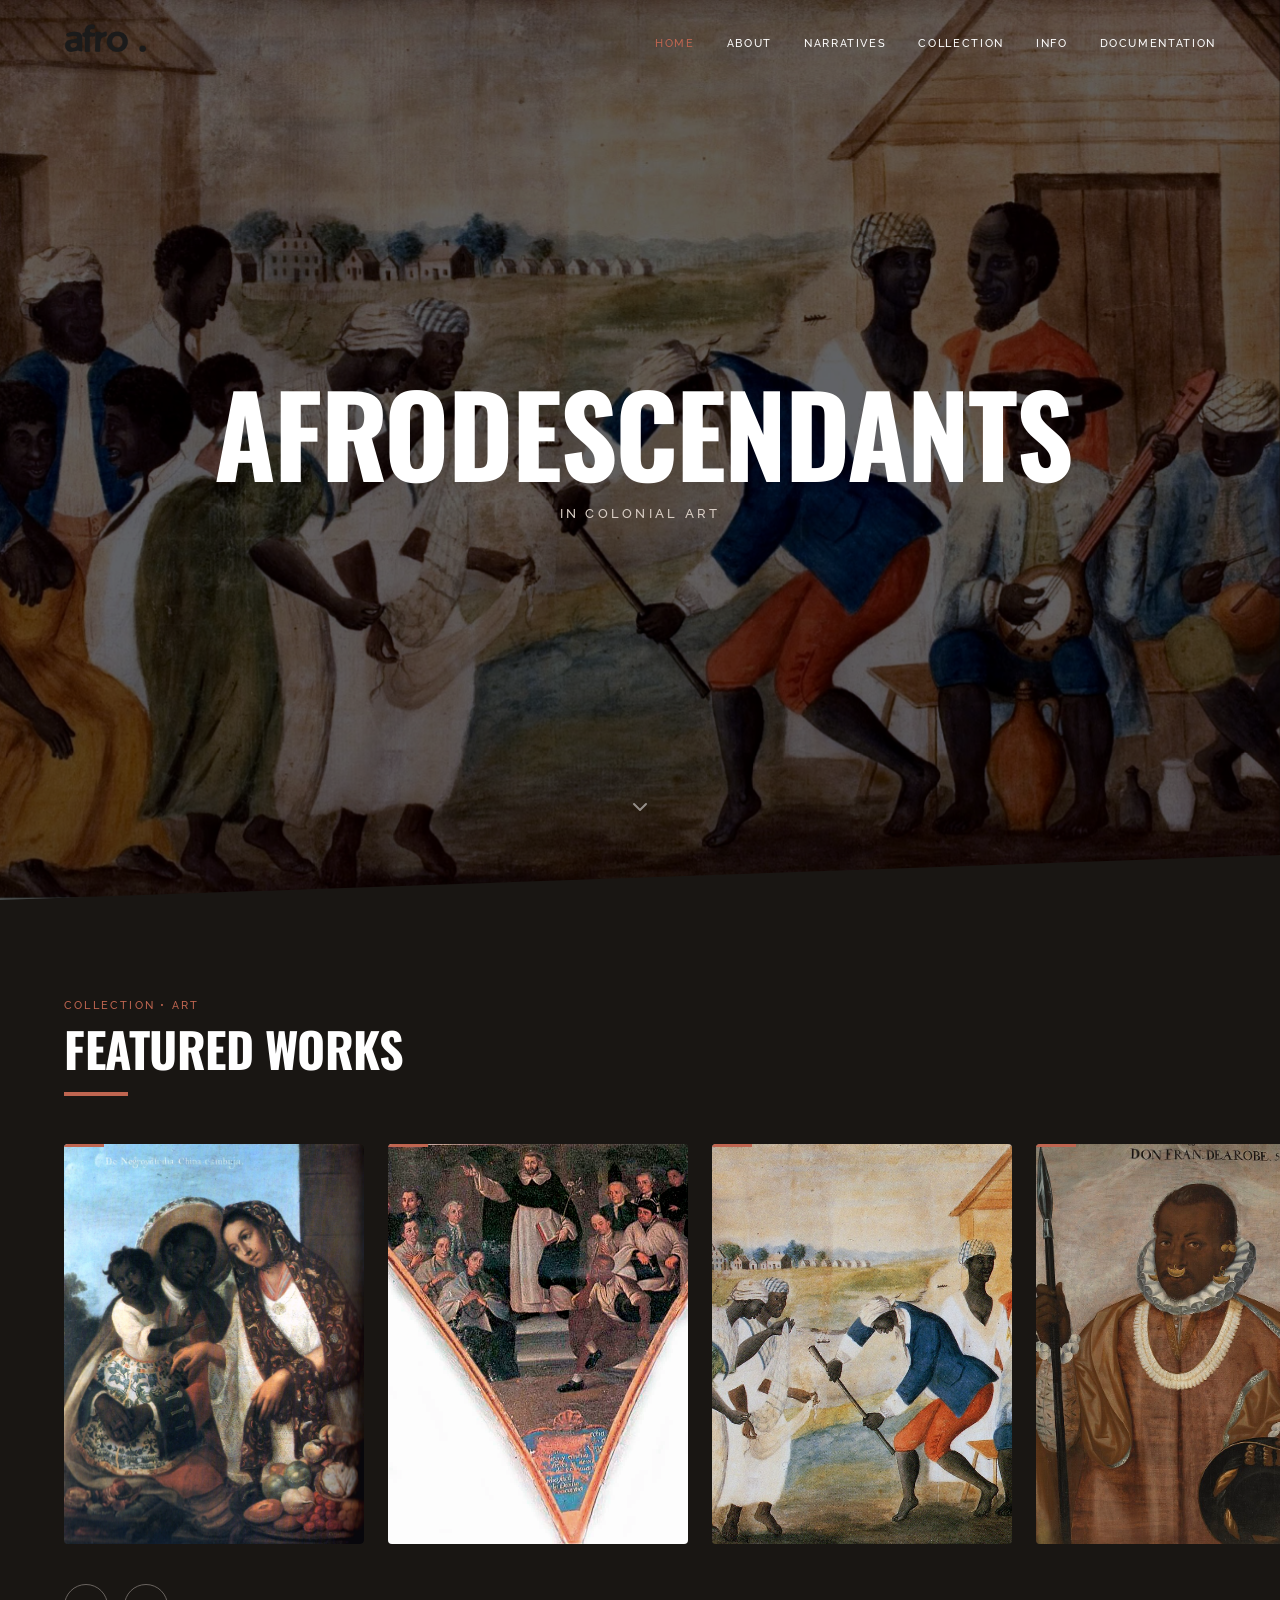
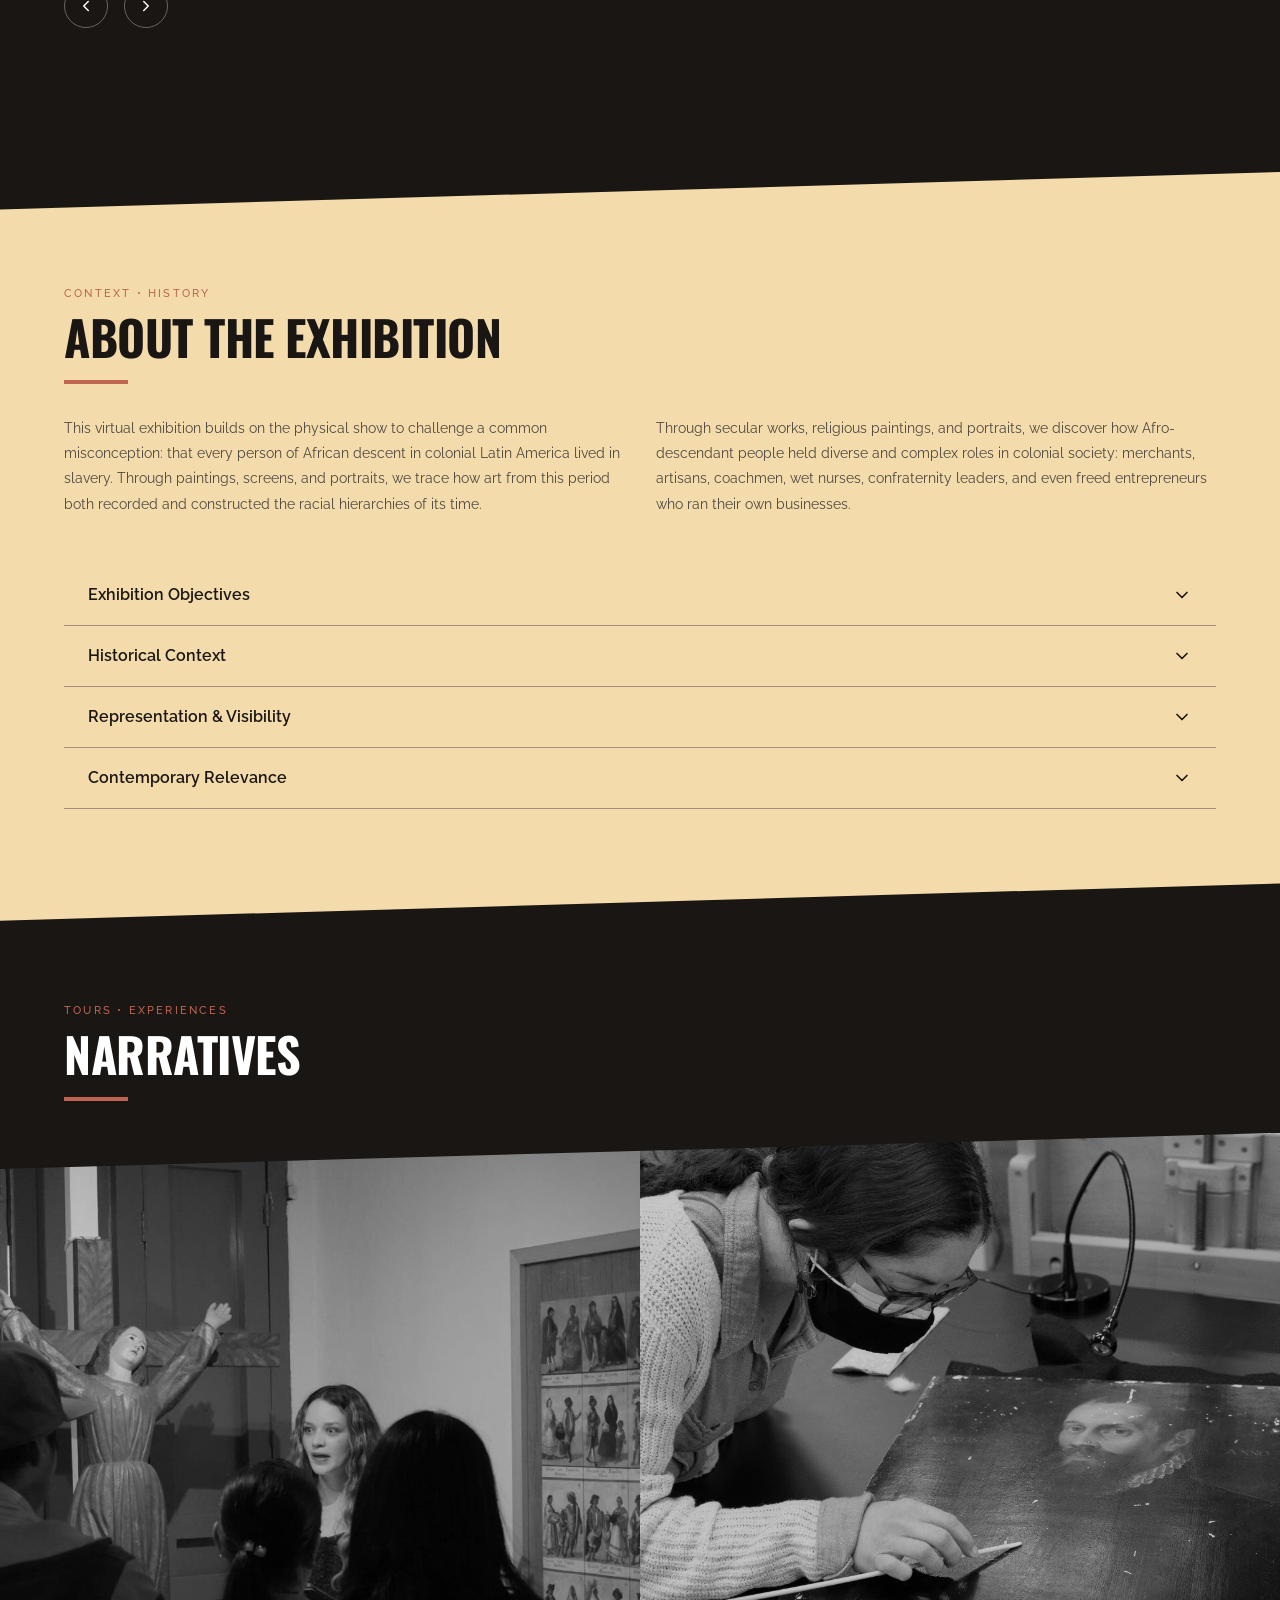
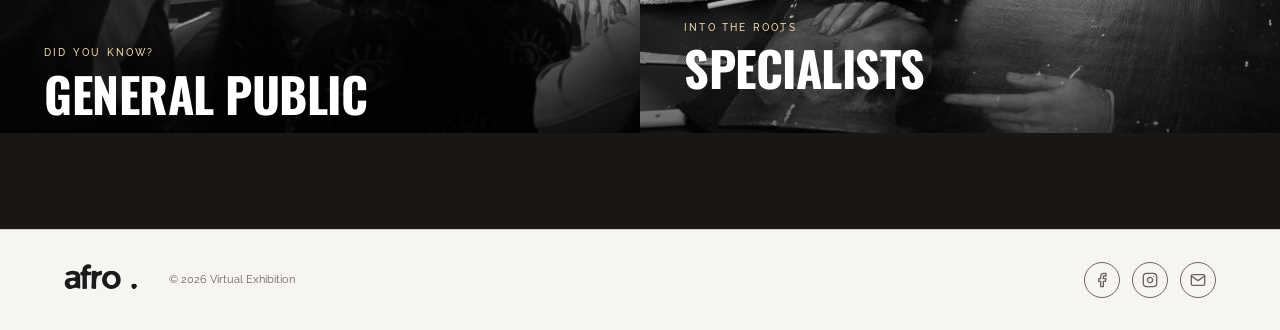
==== commit 8b3e1b77: "Add expo_metadata.xlsx with initial data and structure - Created new Excel file `expo_metadata.xlsx`" ====
--- a/index.html
+++ b/index.html
@@ -8,169 +8,6 @@
 
   <!-- Estilos principales (design system Vovex) -->
   <link rel="stylesheet" href="css/main.css" />
-
-  <!-- Estilos específicos del home -->
-  <style>
-    /* ── Hero de pantalla completa ── */
-    .hero {
-      position: relative;
-      height: 100vh;
-      display: flex;
-      align-items: center;
-      justify-content: center;
-      overflow: hidden;
-      /* Clip diagonal inferior */
-      clip-path: polygon(0 0, 100% 0, 100% 95%, 0 100%);
-    }
-
-    .hero__bg {
-      position: absolute;
-      inset: 0;
-    }
-
-    .hero__bg img {
-      width: 100%;
-      height: 100%;
-      object-fit: cover;
-      /* Efecto parallax ligero vía JS */
-      will-change: transform;
-    }
-
-    /* Overlay oscuro semitransparente */
-    .hero__overlay {
-      position: absolute;
-      inset: 0;
-      background: rgba(0, 0, 0, 0.60);
-    }
-
-    /* Contenido centrado del hero */
-    .hero__content {
-      position: relative;
-      z-index: 2;
-      text-align: center;
-      padding: 0 1.5rem;
-      max-width: 900px;
-    }
-
-    .hero__title {
-      font-size: clamp(3rem, 10vw, 7rem);
-      font-family: var(--font-primary);
-      font-weight: 700;
-      text-transform: uppercase;
-      letter-spacing: -0.02em;
-      line-height: 1.0;
-      color: var(--text-primary);
-      margin-bottom: 1rem;
-      /* Animación de entrada */
-      animation: heroSlideUp 1.2s ease-out both;
-    }
-
-    .hero__subtitle {
-      font-family: var(--font-secondary);
-      font-size: 0.8125rem;
-      font-weight: 500;
-      text-transform: uppercase;
-      letter-spacing: 0.25em;
-      color: var(--warm-400);
-      animation: heroSlideUp 1.2s 200ms ease-out both;
-    }
-
-    /* Flecha de scroll al fondo del hero */
-    .hero__scroll-hint {
-      position: absolute;
-      bottom: 8%;
-      left: 50%;
-      transform: translateX(-50%);
-      z-index: 2;
-      animation: bounce 2s infinite;
-    }
-
-    .hero__scroll-hint svg {
-      width: 24px;
-      height: 24px;
-      stroke: rgba(255,255,255,0.5);
-      fill: none;
-      stroke-width: 2;
-      stroke-linecap: round;
-      stroke-linejoin: round;
-    }
-
-    @keyframes heroSlideUp {
-      from { opacity: 0; transform: translateY(30px); }
-      to   { opacity: 1; transform: translateY(0); }
-    }
-
-    @keyframes bounce {
-      0%, 100% { transform: translateX(-50%) translateY(0); }
-      50%       { transform: translateX(-50%) translateY(8px); }
-    }
-
-    /* ── Sección Featured (carrusel de obras) ── */
-    .featured-section {
-      padding: 6rem 0;
-      background-color: var(--bg-900);
-    }
-
-    .featured-section .container {
-      margin-bottom: 3rem;
-    }
-
-    /* ── Sección About / Cream ── */
-    .about-section {
-      position: relative;
-      background-color: var(--cream);
-      padding: 7rem 0;
-      margin: 0 0 5rem;
-      clip-path: polygon(0 5%, 100% 0, 100% 95%, 0 100%);
-    }
-
-    .about-section .eyebrow { color: var(--gold-500); }
-    .about-section h2       { color: var(--bg-900); }
-
-    .about-grid {
-      display: grid;
-      grid-template-columns: 1fr 1fr;
-      gap: 2rem;
-      margin-bottom: 3rem;
-    }
-
-    .about-grid p {
-      font-size: 0.875rem;
-      color: var(--bg-600);
-      line-height: 1.8;
-    }
-
-    @media (max-width: 768px) {
-      .about-grid { grid-template-columns: 1fr; }
-    }
-
-    /* ── Sección Narrativas ── */
-    .narratives-section {
-      padding-bottom: 6rem;
-      background-color: var(--bg-900);
-    }
-
-    .narratives-section .section-header {
-      padding: 0 var(--space-xl);
-      margin-bottom: 3rem;
-    }
-
-    .narratives-grid {
-      display: grid;
-      grid-template-columns: 1fr 1fr;
-      /* Misma diagonal arriba que en narrativas.html */
-      clip-path: polygon(0 6%, 100% 0, 100% 100%, 0 100%);
-      margin-top: -1rem;
-    }
-
-    @media (max-width: 768px) {
-      .narratives-grid {
-        grid-template-columns: 1fr;
-        clip-path: polygon(0 3%, 100% 0, 100% 100%, 0 100%);
-      }
-      .narratives-section .section-header { padding: 0 var(--space-lg); }
-    }
-  </style>
 </head>
 <body>
 
@@ -223,7 +60,7 @@
 
       <!-- Texto central -->
       <div class="hero__content">
-        <h1 class="hero__title">Afro-descendants</h1>
+        <h1 class="hero__title">Afrodescendants</h1>
         <p class="hero__subtitle">in Colonial Art</p>
       </div>
 
@@ -243,11 +80,11 @@
 
       <!-- Carrusel con controles prev/next -->
       <div data-carousel>
-        <div class="container" style="margin-bottom:1rem;">
+        <div class="container carousel-lead">
           <!-- Los items se renderizan por JS en .carousel__track -->
         </div>
 
-        <div class="carousel" style="padding-left:var(--space-xl);padding-right:var(--space-xl);">
+        <div class="carousel">
           <div class="carousel__track reveal" id="featured-track">
             <!-- Poblado por JS (artworks.js + inline JS abajo) -->
           </div>
@@ -277,13 +114,10 @@
         <!-- Intro en dos columnas -->
         <div class="about-grid">
           <p>
-            This virtual exhibition complements the physical exhibit and seeks to challenge the
-            oversimplified idea that all Afro-descendant people in the colonial era were enslaved.
+            This virtual exhibition builds on the physical show to challenge a common misconception: that every person of African descent in colonial Latin America lived in slavery. Through paintings, screens, and portraits, we trace how art from this period both recorded and constructed the racial hierarchies of its time.
           </p>
           <p>
-            Through secular works, religious paintings, and portraits, we will discover how
-            Afro-descendant people held diverse and complex roles in colonial society: merchants,
-            artisans, religious leaders, and trusted figures within the elites.
+            Through secular works, religious paintings, and portraits, we discover how Afro-descendant people held diverse and complex roles in colonial society: merchants, artisans, coachmen, wet nurses, confraternity leaders, and even freed entrepreneurs who ran their own businesses.
           </p>
         </div>
 
@@ -300,9 +134,7 @@
             </button>
             <div class="accordion__body" role="region">
               <div class="accordion__content">
-                This exhibition seeks to reveal the complexity of representations of Afro-descendant
-                people in colonial art, showing roles that go beyond slavery: merchants, artisans,
-                religious leaders, and trusted figures within the colonial elites.
+                This show has three goals. First, to show just how varied life could be under the broad label "Afro-descendant" — enslaved, freed, or born free, each with a different lived experience. Second, to unpack casta paintings as a visual system built to sort people into racial categories — and to notice where that system starts to crack. Third, to bring back the individual stories behind the images: real people who shaped the economic, religious, and family life of colonial society, not just subjects to be looked at.
               </div>
             </div>
           </div>
@@ -316,10 +148,67 @@
             </button>
             <div class="accordion__body" role="region">
               <div class="accordion__content">
-                During the Latin American colonial period (16th–19th centuries), Afro-descendant people
-                were a fundamental part of the social fabric. While many arrived as enslaved people,
-                others were free individuals who practiced specialized trades and held positions of
-                responsibility across different social strata.
+                Starting in the 1500s, the transatlantic slave trade brought thousands of Africans to the Americas, giving rise to a large and diverse Afro-descendant population. By the 1700s, casta painting series — like those by Miguel Cabrera or José de Páez — tried to pin down racial identity through image, at a moment when growing mixed-race populations made colonial elites increasingly anxious about maintaining clear social boundaries. Travelers like Thomas Gage marveled at the lavish clothing worn by Afro-descendant women — a style of dress so bold that colonial sumptuary laws tried, and largely failed, to restrict it.
+              </div>
+            </div>
+          </div>
+
+          <div class="accordion__item" role="listitem">
+            <button class="accordion__trigger" aria-expanded="false">
+              <span>Representation &amp; Visibility</span>
+              <svg class="accordion__icon" viewBox="0 0 24 24" aria-hidden="true">
+                <polyline points="6 9 12 15 18 9"></polyline>
+              </svg>
+            </button>
+            <div class="accordion__body" role="region">
+              <div class="accordion__content">
+                <p>
+                  In the Spanish American colonies, Africans and their descendants were often denied
+                  individuation in representation and were instead depicted as generic types or as
+                  members of a group.<sup>1</sup> As Jaime Borja notes in <em>Los ingenios del pincel</em>,
+                  "of Black people—mostly enslaved, but also free men who acted as settlers and even
+                  conquistadors—no visual memory remains,"<sup>2</sup> despite their constant presence
+                  in colonial society. These groups remained marginally represented in painting as a
+                  reflection of their exclusion from access to the forms of power that guaranteed
+                  visibility. In this sense, portraits and colonial painting did not operate merely as
+                  representational tools, but as exercises of power, capable of determining who
+                  deserved to be seen and how.
+                </p>
+                <p>
+                  Nonetheless, colonial paintings include figures (particularly in the middle and
+                  background) whose inclusion itself demonstrates the social fluidity of a world shaped
+                  by movement, settlement, and relocation. Historically, figures of Africans and their
+                  descendants in Latin American colonial art have received limited interpretive
+                  attention. This marginalization extends beyond mere compositional hierarchy,
+                  reflecting broader assumptions that naturalized slavery as the expected condition of
+                  Black individuals in colonial society. Recent scholarship, however, has begun to
+                  challenge these views, highlighting the diverse roles of Black people, from military
+                  or commercial positions to artistic production,<sup>3</sup> and stressing the need to
+                  reconsider their visibility and significance within colonial visual culture.
+                </p>
+                <ol class="about-footnotes">
+                  <li id="footnote-1">
+                    1. Kathryn Santner and Helen Melling, "Introduction: Visualizing Blackness in
+                    Colonial Latin America," <em>Colonial Latin American Review</em> 30, no. 2 (2021):
+                    186.
+                    <a href="https://doi.org/10.1080/10609164.2021.1912477" target="_blank" rel="noopener">
+                      https://doi.org/10.1080/10609164.2021.1912477
+                    </a>.
+                  </li>
+                  <li id="footnote-2">
+                    2. Jaime Borja, <em>Los ingenios del pincel: Geografía de la pintura y la cultura
+                    visual en la América colonial</em>, 1.ª ed., Colección Ágora. Historia y Geografía
+                    (Bogotá: Ediciones Uniandes; Facultad de Artes y Humanidades, 2021),
+                    <a href="https://doi.org/10.30778/2020.07" target="_blank" rel="noopener">
+                      https://doi.org/10.30778/2020.07
+                    </a>.
+                  </li>
+                  <li id="footnote-3">
+                    3. Juan Correa (1647–1717) and his student José de Ibarra (1685–1756) were two of
+                    the most prominent painters in colonial Mexico City, and both were of African
+                    descent.
+                  </li>
+                </ol>
               </div>
             </div>
           </div>
@@ -359,7 +248,7 @@
       <!-- Card: Público General -->
       <a id="publico-general" href="pages/publico-general.html" class="narrative-card">
         <div class="narrative-card__bg"
-             style="background-image:url('../assets/images/narrativa-publico.png');background-color:#1C4694;">
+             style="background-image:url('../assets/images/narrativa-publico.png');background-color:var(--avatar-2);">
         </div>
         <div class="narrative-card__content">
           <span class="narrative-card__label">DID YOU KNOW?</span>
@@ -376,7 +265,7 @@
       <a id="especialistas" href="pages/especialistas.html"
          class="narrative-card narrative-card--dark">
         <div class="narrative-card__bg"
-             style="background-image:url('../assets/images/narrativa-especialistas.png');background-color:#212B3F;">
+             style="background-image:url('../assets/images/narrativa-especialistas.png');background-color:var(--avatar-1);">
         </div>
         <div class="narrative-card__content">
           <span class="narrative-card__label">INTO THE ROOTS</span>
--- a/css/main.css
+++ b/css/main.css
@@ -666,7 +666,7 @@
 }
 
 .accordion__body.open {
-  max-height: 500px;
+  max-height: 1200px;
 }
 
 .accordion__content {
@@ -1061,40 +1061,40 @@
 
 /* Cada celda de la galería del museo */
 .gallery-item {
+  position: relative;
   height: 260px;
   border-radius: var(--radius-lg);
   display: flex;
-  align-items: center;
+  align-items: flex-end;
   justify-content: center;
   overflow: hidden;
   cursor: pointer;
-  transition: filter var(--transition-base);
-}
-
-.gallery-item:hover { filter: brightness(1.15); }
+  background-color: var(--gallery-1);
+  background-size: cover;
+  background-position: center;
+  transition: filter var(--transition-base), transform var(--transition-base);
+}
+
+.gallery-item::after {
+  content: "";
+  position: absolute;
+  inset: 0;
+  background: linear-gradient(to top, rgba(0, 0, 0, 0.72) 0%, rgba(0, 0, 0, 0.05) 55%, transparent 100%);
+}
+
+.gallery-item:hover { filter: brightness(1.1); transform: scale(1.02); }
 
 .gallery-item p {
+  position: relative;
+  z-index: 1;
   font-family: var(--font-primary);
   font-size: 1.125rem;
   font-weight: 700;
   text-transform: uppercase;
   letter-spacing: 0.05em;
-  color: var(--text-primary);
-}
-
-/* Variantes de color de fondo (placeholders de la galería) */
-.gallery-item--1 { background-color: var(--gallery-1); }
-.gallery-item--2 { background-color: var(--gallery-2); }
-.gallery-item--3 { background-color: var(--gallery-3); }
-.gallery-item--4 { background-color: var(--gallery-4); }
-.gallery-item--5 { background-color: var(--gallery-5); }
-
-.gallery-note {
-  font-family: var(--font-secondary);
-  font-size: 0.75rem;
-  color: var(--bg-500);
-  text-align: center;
-  margin-top: 1.5rem;
+  color: #fff;
+  padding-bottom: 1.25rem;
+  text-shadow: 0 2px 8px rgba(0, 0, 0, 0.6);
 }
 
 /* Sección Visítanos (azul) */
@@ -2349,45 +2349,91 @@
   }
 }
 
-/* Tema "Did You Know?" — acordeón de datos */
+/* Tema "Which theme speaks to you?" — título + tab navigation, fundida con el fondo morado */
 .publico-section {
   background-color: var(--bg-300);
-  padding: 5rem 0;
+  padding: 6rem 0;
   margin-bottom: 5rem;
   clip-path: polygon(0 5%, 100% 0, 100% 95%, 0 100%);
 }
 
-.did-you-know {
+.dyk-layout {
   display: grid;
-  grid-template-columns: 1fr 1fr;
-  gap: 3rem;
-  align-items: start;
+  grid-template-columns: 0.8fr 1.2fr;
+  gap: 4rem;
+  align-items: center;
 }
 
 @media (max-width: 768px) {
-  .did-you-know { grid-template-columns: 1fr; }
-}
-
-.dyk-fact {
-  padding: 1.5rem;
-  border-left: 3px solid var(--gold-500);
-  margin-bottom: 1.5rem;
-}
-
-.dyk-fact__number {
+  .dyk-layout { grid-template-columns: 1fr; gap: 2.5rem; }
+}
+
+.dyk-heading-block .eyebrow {
+  display: block;
+  margin-bottom: 1rem;
+}
+
+.dyk-heading-block h2 {
   font-family: var(--font-primary);
-  font-size: 2.5rem;
+  font-size: clamp(2rem, 3.5vw, 2.75rem);
   font-weight: 700;
-  color: var(--gold-500);
-  line-height: 1;
-  margin-bottom: 0.5rem;
-}
-
-.dyk-fact__text {
+  line-height: 1.15;
+  color: var(--text-primary);
+}
+
+/* Tab navigation por categoría, sin tarjeta: se funde con el fondo de la sección */
+.dyk-tabs-wrap {
+  width: 100%;
+}
+
+.dyk-tabs {
+  display: flex;
+  flex-wrap: wrap;
+  gap: 2rem;
+  border-bottom: 1px solid rgba(var(--warm-100-rgb), 0.15);
+  margin-bottom: 1.75rem;
+}
+
+.dyk-tab {
+  font-family: var(--font-primary);
+  font-size: 0.8125rem;
+  font-weight: 600;
+  text-transform: uppercase;
+  letter-spacing: 0.08em;
+  color: var(--warm-500);
+  background: none;
+  border: none;
+  cursor: pointer;
+  padding: 0 0 0.85rem;
+  position: relative;
+  transition: color var(--transition-fast);
+}
+
+.dyk-tab::after {
+  content: '';
+  position: absolute;
+  bottom: -1px;
+  left: 0;
+  right: 0;
+  height: 2px;
+  background-color: var(--gold-500);
+  transform: scaleX(0);
+  transform-origin: left;
+  transition: transform var(--transition-base);
+}
+
+.dyk-tab:hover { color: var(--warm-400); }
+
+.dyk-tab.active { color: var(--gold-400); }
+.dyk-tab.active::after { transform: scaleX(1); }
+
+.dyk-tab-panel {
   font-family: var(--font-secondary);
   font-size: 0.9375rem;
+  line-height: 1.8;
   color: var(--text-secondary);
-  line-height: 1.7;
+  min-height: 8.5rem;
+  transition: opacity 200ms ease-out;
 }
 
 /* Sección de obras destacadas (carrusel) */
@@ -3001,6 +3047,192 @@
   .sala__header           { padding: 4rem 2rem 2rem; }
 }
 
+/* ─── PÁGINA HOME (index.html) ────────────────────────────────────────────────── */
+
+/* Hero de pantalla completa */
+.hero {
+  position: relative;
+  height: 100vh;
+  display: flex;
+  align-items: center;
+  justify-content: center;
+  overflow: hidden;
+  /* Clip diagonal inferior */
+  clip-path: polygon(0 0, 100% 0, 100% 95%, 0 100%);
+}
+
+.hero__bg {
+  position: absolute;
+  inset: 0;
+}
+
+.hero__bg img {
+  width: 100%;
+  height: 100%;
+  object-fit: cover;
+  /* Efecto parallax ligero vía JS */
+  will-change: transform;
+}
+
+/* Overlay oscuro semitransparente */
+.hero__overlay {
+  position: absolute;
+  inset: 0;
+  background: rgba(0, 0, 0, 0.60);
+}
+
+/* Contenido centrado del hero */
+.hero__content {
+  position: relative;
+  z-index: 2;
+  text-align: center;
+  padding: 0 1.5rem;
+  max-width: 900px;
+}
+
+.hero__title {
+  font-size: clamp(3rem, 10vw, 7rem);
+  font-family: var(--font-primary);
+  font-weight: 700;
+  text-transform: uppercase;
+  letter-spacing: -0.02em;
+  line-height: 1.0;
+  color: var(--text-primary);
+  margin-bottom: 1rem;
+  /* Animación de entrada */
+  animation: heroSlideUp 1.2s ease-out both;
+}
+
+.hero__subtitle {
+  font-family: var(--font-secondary);
+  font-size: 0.8125rem;
+  font-weight: 500;
+  text-transform: uppercase;
+  letter-spacing: 0.25em;
+  color: var(--warm-400);
+  animation: heroSlideUp 1.2s 200ms ease-out both;
+}
+
+/* Flecha de scroll al fondo del hero */
+.hero__scroll-hint {
+  position: absolute;
+  bottom: 8%;
+  left: 50%;
+  transform: translateX(-50%);
+  z-index: 2;
+  animation: bounce 2s infinite;
+}
+
+.hero__scroll-hint svg {
+  width: 24px;
+  height: 24px;
+  stroke: rgba(var(--warm-100-rgb), 0.5);
+  fill: none;
+  stroke-width: 2;
+  stroke-linecap: round;
+  stroke-linejoin: round;
+}
+
+@keyframes heroSlideUp {
+  from { opacity: 0; transform: translateY(30px); }
+  to   { opacity: 1; transform: translateY(0); }
+}
+
+@keyframes bounce {
+  0%, 100% { transform: translateX(-50%) translateY(0); }
+  50%       { transform: translateX(-50%) translateY(8px); }
+}
+
+/* Sección de obras destacadas (carrusel) — separación del contenedor superior */
+.featured-section .container {
+  margin-bottom: 3rem;
+}
+
+/* Espaciador entre el header de la sección y el carrusel (menor que el general) */
+.featured-section .container.carousel-lead {
+  margin-bottom: 1rem;
+}
+
+/* Sección About / Cream */
+.about-section {
+  position: relative;
+  background-color: var(--cream);
+  padding: 7rem 0;
+  margin: 0 0 5rem;
+  clip-path: polygon(0 5%, 100% 0, 100% 95%, 0 100%);
+}
+
+.about-section .eyebrow { color: var(--gold-500); }
+.about-section h2       { color: var(--bg-900); }
+
+.about-grid {
+  display: grid;
+  grid-template-columns: 1fr 1fr;
+  gap: 2rem;
+  margin-bottom: 3rem;
+}
+
+.about-grid p {
+  font-size: 0.875rem;
+  color: var(--bg-600);
+  line-height: 1.8;
+}
+
+@media (max-width: 768px) {
+  .about-grid { grid-template-columns: 1fr; }
+}
+
+/* Notas al pie dentro del acordeón "About" */
+.accordion__content p + p { margin-top: 1rem; }
+
+.about-footnotes {
+  list-style: none;
+  margin: 1.25rem 0 0;
+  padding-top: 1rem;
+  border-top: 1px solid var(--warm-500);
+  font-size: 0.75rem;
+  line-height: 1.7;
+  color: var(--bg-500);
+}
+
+.about-footnotes li { margin-bottom: 0.5rem; }
+.about-footnotes li:last-child { margin-bottom: 0; }
+
+.about-footnotes a {
+  color: var(--gold-600);
+  text-decoration: underline;
+  word-break: break-word;
+}
+
+.about-footnotes a:hover { color: var(--gold-500); }
+
+/* Sección Narrativas (home) */
+.narratives-section {
+  padding-bottom: 6rem;
+  background-color: var(--bg-900);
+}
+
+.narratives-section .section-header {
+  padding: 0 var(--space-xl);
+  margin-bottom: 3rem;
+}
+
+.narratives-grid {
+  display: grid;
+  grid-template-columns: 1fr 1fr;
+  /* Misma diagonal arriba que en narrativas.html */
+  clip-path: polygon(0 6%, 100% 0, 100% 100%, 0 100%);
+  margin-top: -1rem;
+}
+
+@media (max-width: 768px) {
+  .narratives-grid {
+    grid-template-columns: 1fr;
+    clip-path: polygon(0 3%, 100% 0, 100% 100%, 0 100%);
+  }
+  .narratives-section .section-header { padding: 0 var(--space-lg); }
+}
+
 /* ─── RESPONSIVE HELPERS ─────────────────────────────────────────────────────── */
 @media (max-width: 768px) {
   :root { --navbar-h: 64px; }
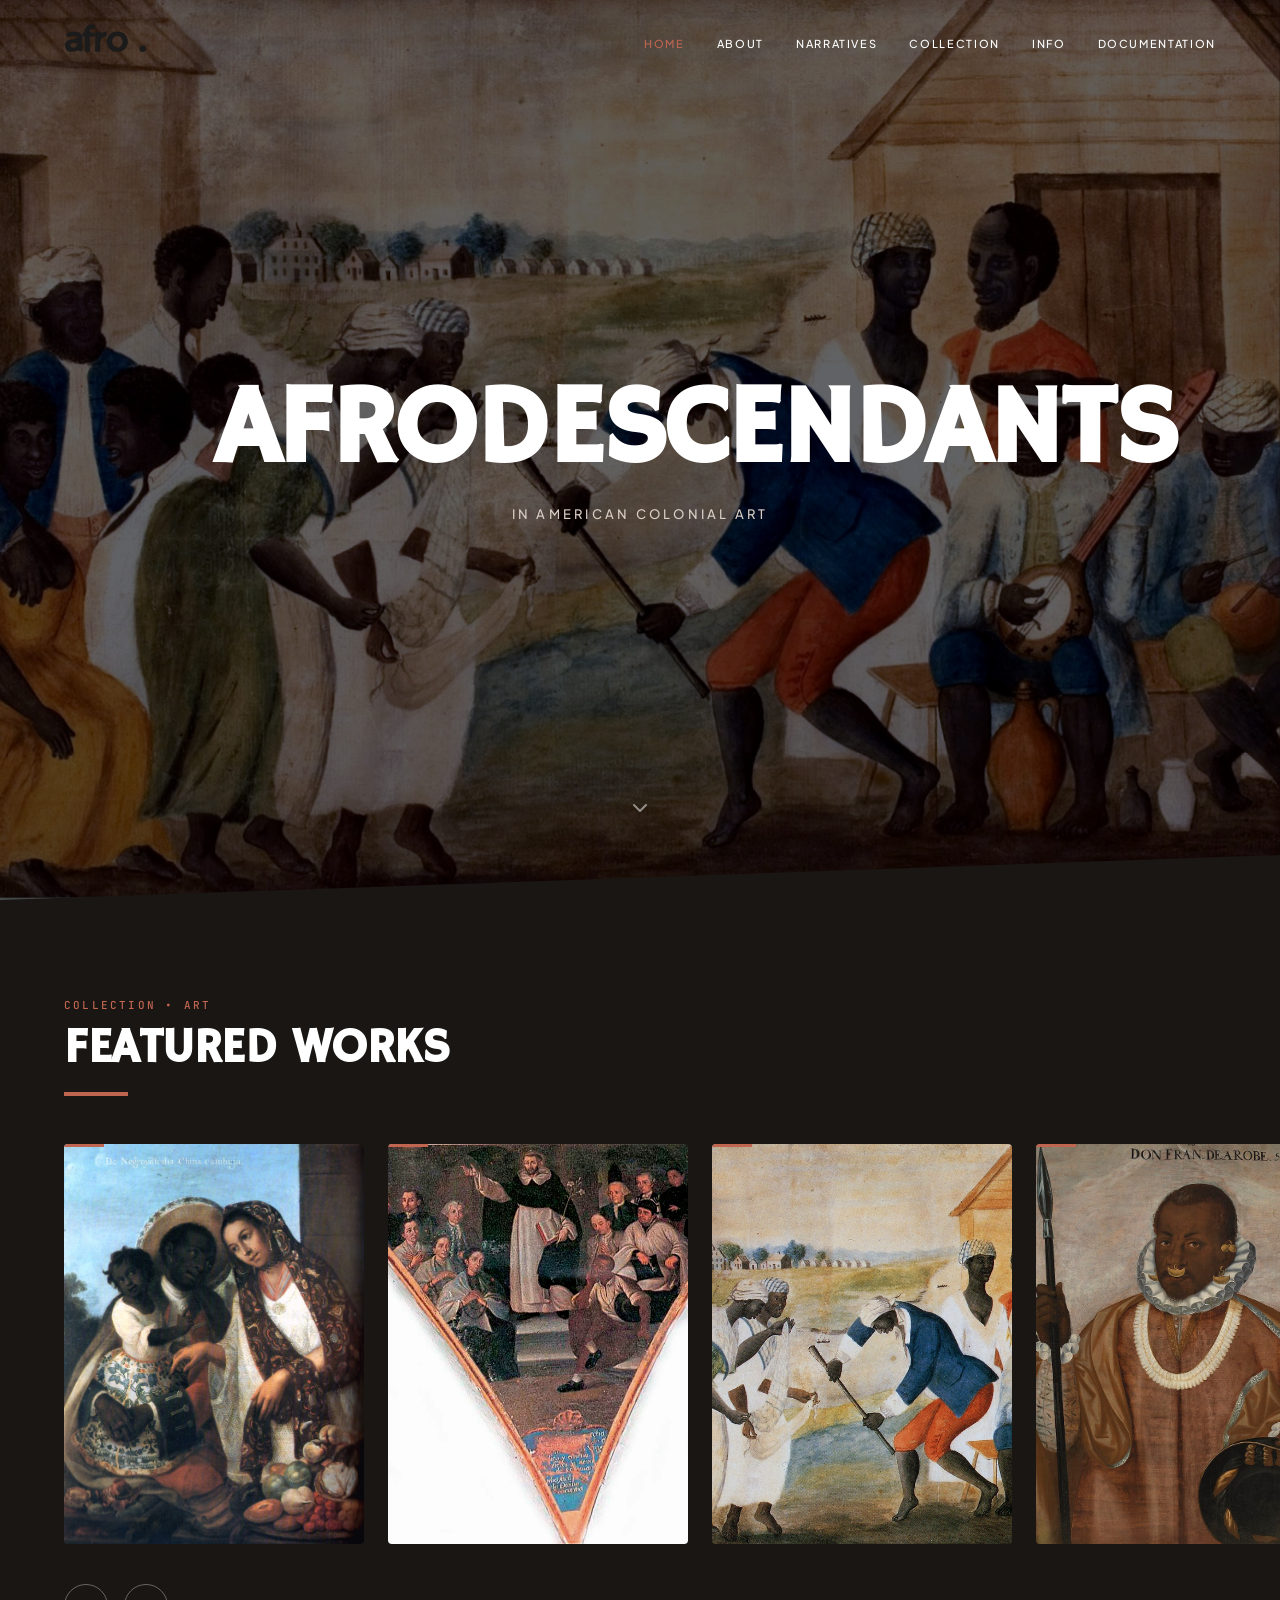
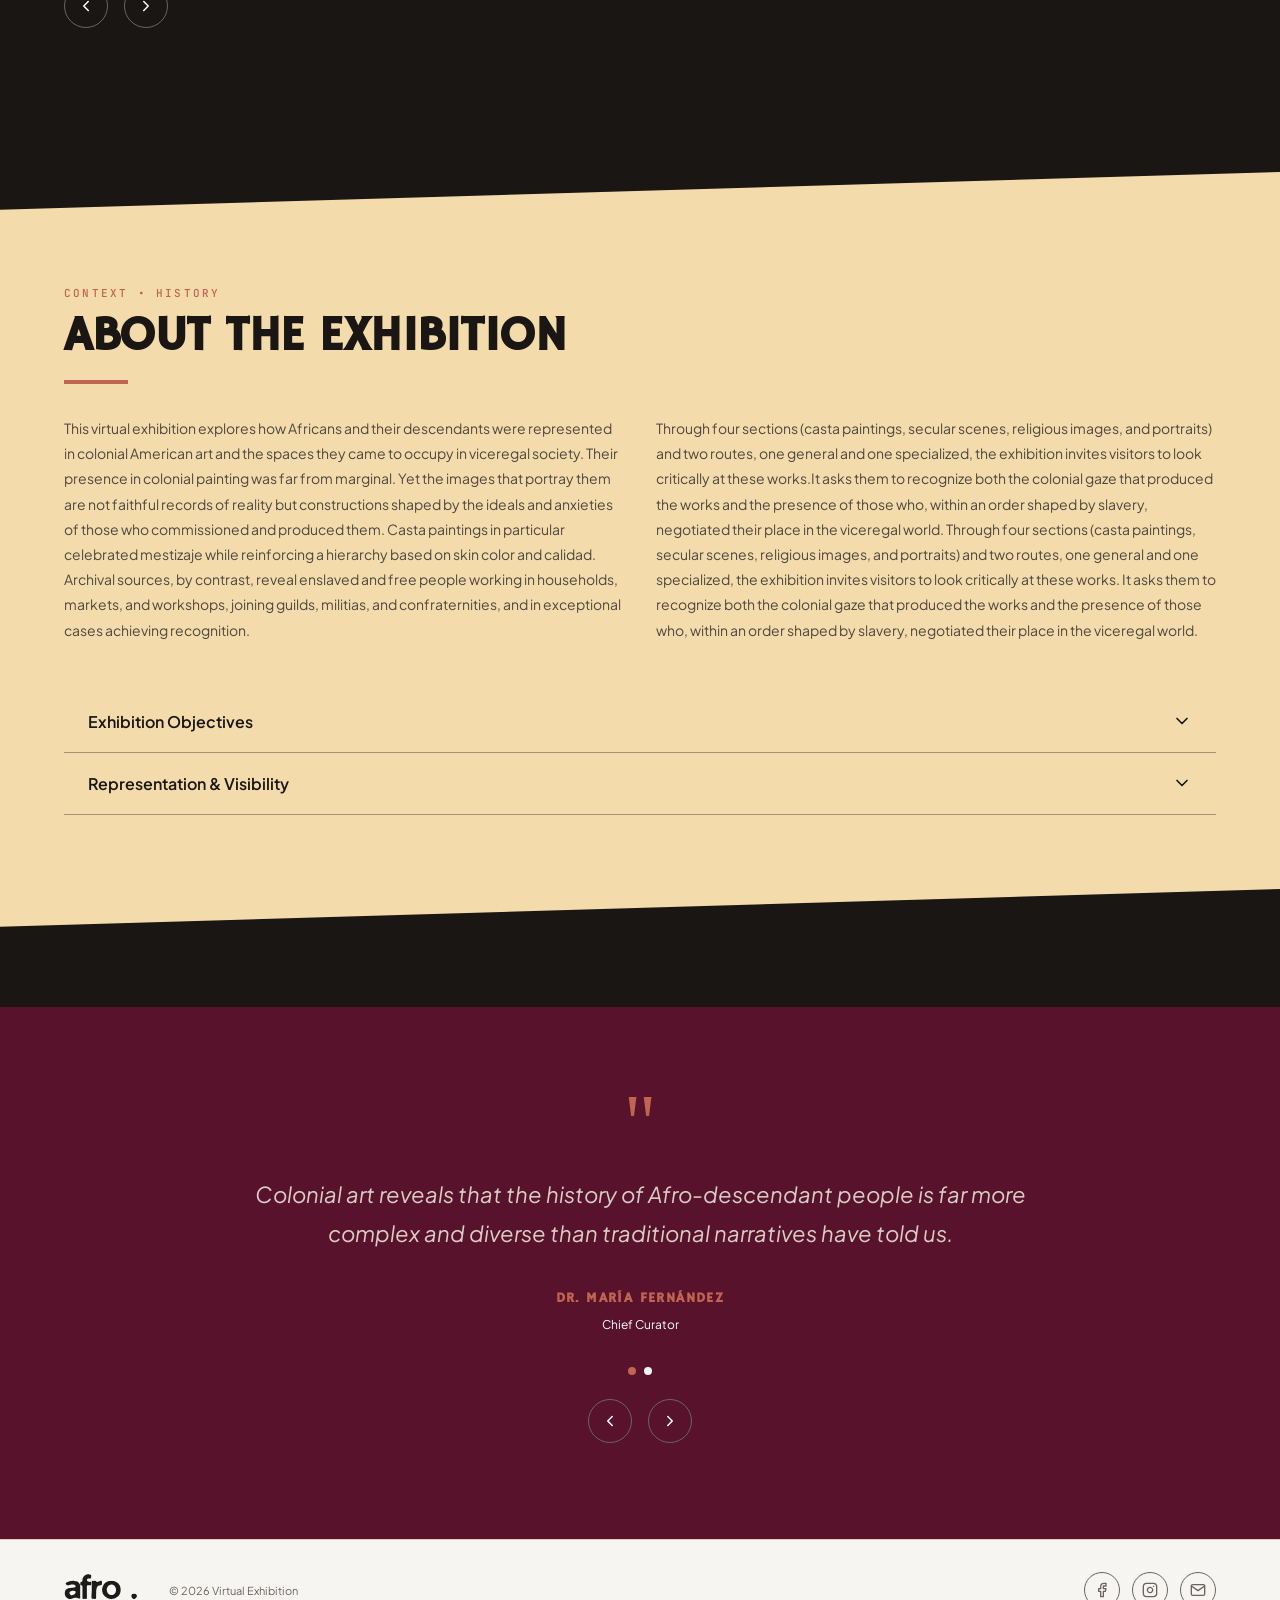
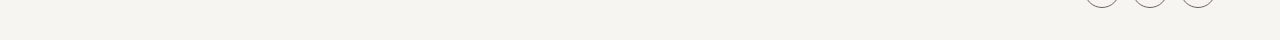
==== commit e9fe3837: "Add favicon SVG file for improved site branding" ====
--- a/index.html
+++ b/index.html
@@ -1,25 +1,31 @@
 <!DOCTYPE html>
-<html lang="es">
+<html lang="en">
+
 <head>
   <meta charset="UTF-8" />
   <meta name="viewport" content="width=device-width, initial-scale=1.0" />
   <title>Presencias — Afro-descendants in Colonial Art</title>
-  <meta name="description" content="Exposición virtual sobre las representaciones de afrodescendientes en el arte colonial latinoamericano." />
+  <meta name="description"
+    content="Exposición virtual sobre las representaciones de afrodescendientes en el arte colonial latinoamericano." />
+
+  <link rel="icon" type="image/svg+xml" href="assets/images/favicon.svg" />
 
   <!-- Estilos principales (design system Vovex) -->
   <link rel="stylesheet" href="css/main.css" />
 </head>
+
 <body>
 
   <!-- ═══════════════════════════════════════════════════════ NAVBAR ═══════ -->
   <nav class="navbar" role="navigation" aria-label="Navegación principal">
     <div class="navbar__inner">
       <!-- Logo -->
-      <a href="index.html" class="navbar__logo" aria-label="Presencias — Inicio"><img src="assets/images/logo-afro.png" alt="Presencias" class="navbar__logo-img" /></a>
+      <a href="index.html" class="navbar__logo" aria-label="Presencias — Inicio"><img src="assets/images/logo-afro.png"
+          alt="Presencias" class="navbar__logo-img" /></a>
 
       <!-- Links desktop -->
       <ul class="navbar__links">
-        <li><a href="index.html"                 class="active">HOME</a></li>
+        <li><a href="index.html" class="active">HOME</a></li>
         <li><a href="pages/about.html">ABOUT</a></li>
         <li><a href="pages/narrativas.html">NARRATIVES</a></li>
         <li><a href="pages/coleccion.html">COLLECTION</a></li>
@@ -35,7 +41,7 @@
 
     <!-- Menú mobile -->
     <div class="navbar__mobile" aria-label="Menú móvil">
-      <a href="index.html"                 class="active">HOME</a>
+      <a href="index.html" class="active">HOME</a>
       <a href="pages/about.html">ABOUT</a>
       <a href="pages/narrativas.html">NARRATIVES</a>
       <a href="pages/coleccion.html">COLLECTION</a>
@@ -50,23 +56,21 @@
     <section class="hero" aria-label="Portada de la exposición">
       <!-- Imagen de fondo con parallax -->
       <div class="hero__bg">
-        <img
-          id="hero-bg-img"
-          src="assets/images/banner-hero.jpg"
-          alt="Arte colonial — detalle de pintura"
-        />
+        <img id="hero-bg-img" src="assets/images/banner-hero.jpg" alt="Arte colonial — detalle de pintura" />
       </div>
       <div class="hero__overlay"></div>
 
       <!-- Texto central -->
       <div class="hero__content">
         <h1 class="hero__title">Afrodescendants</h1>
-        <p class="hero__subtitle">in Colonial Art</p>
+        <p class="hero__subtitle">in American Colonial Art</p>
       </div>
 
       <!-- Flecha indicadora de scroll -->
       <div class="hero__scroll-hint" aria-hidden="true">
-        <svg viewBox="0 0 24 24"><polyline points="6 9 12 15 18 9"></polyline></svg>
+        <svg viewBox="0 0 24 24">
+          <polyline points="6 9 12 15 18 9"></polyline>
+        </svg>
       </div>
     </section>
 
@@ -94,10 +98,14 @@
         <div class="container">
           <div class="carousel__nav">
             <button class="carousel__btn" data-carousel-prev aria-label="Obra anterior">
-              <svg viewBox="0 0 24 24"><polyline points="15 18 9 12 15 6"></polyline></svg>
+              <svg viewBox="0 0 24 24">
+                <polyline points="15 18 9 12 15 6"></polyline>
+              </svg>
             </button>
             <button class="carousel__btn" data-carousel-next aria-label="Obra siguiente">
-              <svg viewBox="0 0 24 24"><polyline points="9 6 15 12 9 18"></polyline></svg>
+              <svg viewBox="0 0 24 24">
+                <polyline points="9 6 15 12 9 18"></polyline>
+              </svg>
             </button>
           </div>
         </div>
@@ -114,10 +122,10 @@
         <!-- Intro en dos columnas -->
         <div class="about-grid">
           <p>
-            This virtual exhibition builds on the physical show to challenge a common misconception: that every person of African descent in colonial Latin America lived in slavery. Through paintings, screens, and portraits, we trace how art from this period both recorded and constructed the racial hierarchies of its time.
+            This virtual exhibition explores how Africans and their descendants were represented in colonial American art and the spaces they came to occupy in viceregal society. Their presence in colonial painting was far from marginal. Yet the images that portray them are not faithful records of reality but constructions shaped by the ideals and anxieties of those who commissioned and produced them. Casta paintings in particular celebrated mestizaje while reinforcing a hierarchy based on skin color and calidad. Archival sources, by contrast, reveal enslaved and free people working in households, markets, and workshops, joining guilds, militias, and confraternities, and in exceptional cases achieving recognition.  
           </p>
           <p>
-            Through secular works, religious paintings, and portraits, we discover how Afro-descendant people held diverse and complex roles in colonial society: merchants, artisans, coachmen, wet nurses, confraternity leaders, and even freed entrepreneurs who ran their own businesses.
+            Through four sections (casta paintings, secular scenes, religious images, and portraits) and two routes, one general and one specialized, the exhibition invites visitors to look critically at these works.It asks them to recognize both the colonial gaze that produced the works and the presence of those who, within an order shaped by slavery, negotiated their place in the viceregal world. Through four sections (casta paintings, secular scenes, religious images, and portraits) and two routes, one general and one specialized, the exhibition invites visitors to look critically at these works. It asks them to recognize both the colonial gaze that produced the works and the presence of those who, within an order shaped by slavery, negotiated their place in the viceregal world.
           </p>
         </div>
 
@@ -134,21 +142,7 @@
             </button>
             <div class="accordion__body" role="region">
               <div class="accordion__content">
-                This show has three goals. First, to show just how varied life could be under the broad label "Afro-descendant" — enslaved, freed, or born free, each with a different lived experience. Second, to unpack casta paintings as a visual system built to sort people into racial categories — and to notice where that system starts to crack. Third, to bring back the individual stories behind the images: real people who shaped the economic, religious, and family life of colonial society, not just subjects to be looked at.
-              </div>
-            </div>
-          </div>
-
-          <div class="accordion__item" role="listitem">
-            <button class="accordion__trigger" aria-expanded="false">
-              <span>Historical Context</span>
-              <svg class="accordion__icon" viewBox="0 0 24 24" aria-hidden="true">
-                <polyline points="6 9 12 15 18 9"></polyline>
-              </svg>
-            </button>
-            <div class="accordion__body" role="region">
-              <div class="accordion__content">
-                Starting in the 1500s, the transatlantic slave trade brought thousands of Africans to the Americas, giving rise to a large and diverse Afro-descendant population. By the 1700s, casta painting series — like those by Miguel Cabrera or José de Páez — tried to pin down racial identity through image, at a moment when growing mixed-race populations made colonial elites increasingly anxious about maintaining clear social boundaries. Travelers like Thomas Gage marveled at the lavish clothing worn by Afro-descendant women — a style of dress so bold that colonial sumptuary laws tried, and largely failed, to restrict it.
+                The exhibition seeks to analyze the representation of people of African descent across genres of colonial painting and to contrast the idealized image the works project with the reality recorded in archival sources. It aims to make visible the spaces this population occupied in labor, guilds, militias, and confraternities, while keeping in view that slavery was the dominant condition and mobility the exception. It also examines how clothing, gender, and composition express both colonial control and forms of negotiation and resistance.
               </div>
             </div>
           </div>
@@ -162,30 +156,30 @@
             </button>
             <div class="accordion__body" role="region">
               <div class="accordion__content">
-                <p>
-                  In the Spanish American colonies, Africans and their descendants were often denied
-                  individuation in representation and were instead depicted as generic types or as
-                  members of a group.<sup>1</sup> As Jaime Borja notes in <em>Los ingenios del pincel</em>,
-                  "of Black people—mostly enslaved, but also free men who acted as settlers and even
-                  conquistadors—no visual memory remains,"<sup>2</sup> despite their constant presence
-                  in colonial society. These groups remained marginally represented in painting as a
-                  reflection of their exclusion from access to the forms of power that guaranteed
-                  visibility. In this sense, portraits and colonial painting did not operate merely as
-                  representational tools, but as exercises of power, capable of determining who
-                  deserved to be seen and how.
-                </p>
-                <p>
-                  Nonetheless, colonial paintings include figures (particularly in the middle and
-                  background) whose inclusion itself demonstrates the social fluidity of a world shaped
-                  by movement, settlement, and relocation. Historically, figures of Africans and their
-                  descendants in Latin American colonial art have received limited interpretive
-                  attention. This marginalization extends beyond mere compositional hierarchy,
-                  reflecting broader assumptions that naturalized slavery as the expected condition of
-                  Black individuals in colonial society. Recent scholarship, however, has begun to
-                  challenge these views, highlighting the diverse roles of Black people, from military
-                  or commercial positions to artistic production,<sup>3</sup> and stressing the need to
-                  reconsider their visibility and significance within colonial visual culture.
-                </p>
+
+                In the Spanish American colonies, Africans and their descendants were often denied
+                individuation in representation and were instead depicted as generic types or as
+                members of a group.<sup>1</sup> As Jaime Borja notes in <em>Los ingenios del pincel</em>,
+                "of Black people—mostly enslaved, but also free men who acted as settlers and even
+                conquistadors—no visual memory remains,"<sup>2</sup> despite their constant presence
+                in colonial society. These groups remained marginally represented in painting as a
+                reflection of their exclusion from access to the forms of power that guaranteed
+                visibility. In this sense, portraits and colonial painting did not operate merely as
+                representational tools, but as exercises of power, capable of determining who
+                deserved to be seen and how.
+                <br>
+                <br>
+                Nonetheless, colonial paintings include figures (particularly in the middle and
+                background) whose inclusion itself demonstrates the social fluidity of a world shaped
+                by movement, settlement, and relocation. Historically, figures of Africans and their
+                descendants in Latin American colonial art have received limited interpretive
+                attention. This marginalization extends beyond mere compositional hierarchy,
+                reflecting broader assumptions that naturalized slavery as the expected condition of
+                Black individuals in colonial society. Recent scholarship, however, has begun to
+                challenge these views, highlighting the diverse roles of Black people, from military
+                or commercial positions to artistic production,<sup>3</sup> and stressing the need to
+                reconsider their visibility and significance within colonial visual culture.
+                <br>
                 <ol class="about-footnotes">
                   <li id="footnote-1">
                     1. Kathryn Santner and Helen Melling, "Introduction: Visualizing Blackness in
@@ -197,7 +191,7 @@
                   </li>
                   <li id="footnote-2">
                     2. Jaime Borja, <em>Los ingenios del pincel: Geografía de la pintura y la cultura
-                    visual en la América colonial</em>, 1.ª ed., Colección Ágora. Historia y Geografía
+                      visual en la América colonial</em>, 1.ª ed., Colección Ágora. Historia y Geografía
                     (Bogotá: Ediciones Uniandes; Facultad de Artes y Humanidades, 2021),
                     <a href="https://doi.org/10.30778/2020.07" target="_blank" rel="noopener">
                       https://doi.org/10.30778/2020.07
@@ -213,71 +207,47 @@
             </div>
           </div>
 
-          <div class="accordion__item" role="listitem">
-            <button class="accordion__trigger" aria-expanded="false">
-              <span>Contemporary Relevance</span>
-              <svg class="accordion__icon" viewBox="0 0 24 24" aria-hidden="true">
-                <polyline points="6 9 12 15 18 9"></polyline>
-              </svg>
-            </button>
-            <div class="accordion__body" role="region">
-              <div class="accordion__content">
-                These paintings are more than historical records: they are essential clues for better
-                understanding the sociocultural dynamics that still shape our contemporary society,
-                helping us question stereotypes and recognize the historical diversity of
-                Afro-descendant communities.
-              </div>
-            </div>
-          </div>
-
         </div><!-- /accordion -->
       </div>
     </section>
 
-    <!-- ═══════════════════════════════════════════════════════ NARRATIVAS ═ -->
-    <section class="narratives-section reveal reveal--delay-1" aria-labelledby="narratives-heading">
-      <div class="section-header container">
-        <span class="eyebrow">TOURS • EXPERIENCES</span>
-        <h2 id="narratives-heading">NARRATIVES</h2>
-        <div class="gold-rule"></div>
-      </div>
-
-      <div class="narratives-grid">
-
-        <!-- ══════════════════════════════════════════════════ NARRATIVE CARDS ══ -->
-      <!-- Card: Público General -->
-      <a id="publico-general" href="pages/publico-general.html" class="narrative-card">
-        <div class="narrative-card__bg"
-             style="background-image:url('../assets/images/narrativa-publico.png');background-color:var(--avatar-2);">
-        </div>
-        <div class="narrative-card__content">
-          <span class="narrative-card__label">DID YOU KNOW?</span>
-          <h2 class="narrative-card__title">GENERAL PUBLIC</h2>
-          <p class="narrative-card__desc">
-            A narrative tour connecting the past with the present, revealing how these works
-            help us understand current sociocultural dynamics.
+    <!-- ════════════════════════════════════════ CITAS ROTATIVAS ════════════ -->
+    <section class="quote-section" data-quotes aria-label="Citas del equipo curatorial">
+      <div class="container">
+        <div class="quote-card">
+          <span class="quote-icon" aria-hidden="true">"</span>
+          <p class="quote-text" data-quote-text>
+            Colonial art reveals that the history of Afro-descendant people is far more complex
+            and diverse than traditional narratives have told us.
           </p>
-          <span class="narrative-card__btn">EXPLORE →</span>
-        </div>
-      </a>
-
-      <!-- Card: Especialistas (tinte más oscuro con clase --dark) -->
-      <a id="especialistas" href="pages/especialistas.html"
-         class="narrative-card narrative-card--dark">
-        <div class="narrative-card__bg"
-             style="background-image:url('../assets/images/narrativa-especialistas.png');background-color:var(--avatar-1);">
-        </div>
-        <div class="narrative-card__content">
-          <span class="narrative-card__label">INTO THE ROOTS</span>
-          <h2 class="narrative-card__title">SPECIALISTS</h2>
-          <p class="narrative-card__desc">
-            An academic, in-depth exploration of the works, organized by theme: secular works,
-            religious paintings, and portraits. Ideal for researchers and scholars of colonial art.
-          </p>
-          <span class="narrative-card__btn">EXPLORE →</span>
-        </div>
-      </a>
-
+          <p class="quote-author" data-quote-author>Dr. María Fernández</p>
+          <p class="quote-role" data-quote-role>Chief Curator</p>
+
+          <!-- Dots de navegación (data-* contienen el contenido de cada cita) -->
+          <div class="quote-dots">
+            <button class="quote-dot active"
+              data-text="Colonial art reveals that the history of Afro-descendant people is far more complex and diverse than traditional narratives have told us."
+              data-author="Dr. María Fernández" data-role="Chief Curator" aria-label="Cita 1"></button>
+            <button class="quote-dot"
+              data-text="These works are not just historical documents; they are windows into a deeper understanding of our identity and cultural heritage."
+              data-author="Dr. Carlos Mendoza" data-role="Senior Researcher" aria-label="Cita 2"></button>
+          </div>
+
+          <!-- Botones prev/next para las citas -->
+          <div class="quote-nav">
+            <button class="carousel__btn" data-quote-prev aria-label="Cita anterior">
+              <svg viewBox="0 0 24 24">
+                <polyline points="15 18 9 12 15 6"></polyline>
+              </svg>
+            </button>
+            <button class="carousel__btn" data-quote-next aria-label="Cita siguiente">
+              <svg viewBox="0 0 24 24">
+                <polyline points="9 6 15 12 9 18"></polyline>
+              </svg>
+            </button>
+          </div>
+
+        </div>
       </div>
     </section>
 
@@ -287,18 +257,28 @@
   <footer class="footer" role="contentinfo">
     <div class="footer__inner">
       <div class="footer__brand">
-        <a href="../index.html" class="footer__logo"><img src="../assets/images/logo-afro.svg" alt="Presencias" class="footer__logo-img" /></a>
+        <a href="../index.html" class="footer__logo"><img src="../assets/images/logo-afro.svg" alt="Presencias"
+            class="footer__logo-img" /></a>
         <span class="footer__copy">© 2026 Virtual Exhibition</span>
       </div>
       <div class="footer__social" aria-label="Redes sociales">
         <a href="#" class="footer__social-btn" aria-label="Facebook">
-          <svg viewBox="0 0 24 24"><path d="M18 2h-3a5 5 0 0 0-5 5v3H7v4h3v8h4v-8h3l1-4h-4V7a1 1 0 0 1 1-1h3z"></path></svg>
+          <svg viewBox="0 0 24 24">
+            <path d="M18 2h-3a5 5 0 0 0-5 5v3H7v4h3v8h4v-8h3l1-4h-4V7a1 1 0 0 1 1-1h3z"></path>
+          </svg>
         </a>
         <a href="#" class="footer__social-btn" aria-label="Instagram">
-          <svg viewBox="0 0 24 24"><rect x="2" y="2" width="20" height="20" rx="5" ry="5"></rect><path d="M16 11.37A4 4 0 1 1 12.63 8 4 4 0 0 1 16 11.37z"></path><line x1="17.5" y1="6.5" x2="17.51" y2="6.5"></line></svg>
+          <svg viewBox="0 0 24 24">
+            <rect x="2" y="2" width="20" height="20" rx="5" ry="5"></rect>
+            <path d="M16 11.37A4 4 0 1 1 12.63 8 4 4 0 0 1 16 11.37z"></path>
+            <line x1="17.5" y1="6.5" x2="17.51" y2="6.5"></line>
+          </svg>
         </a>
         <a href="mailto:contacto@presencias.org" class="footer__social-btn" aria-label="Email">
-          <svg viewBox="0 0 24 24"><path d="M4 4h16c1.1 0 2 .9 2 2v12c0 1.1-.9 2-2 2H4c-1.1 0-2-.9-2-2V6c0-1.1.9-2 2-2z"></path><polyline points="22,6 12,13 2,6"></polyline></svg>
+          <svg viewBox="0 0 24 24">
+            <path d="M4 4h16c1.1 0 2 .9 2 2v12c0 1.1-.9 2-2 2H4c-1.1 0-2-.9-2-2V6c0-1.1.9-2 2-2z"></path>
+            <polyline points="22,6 12,13 2,6"></polyline>
+          </svg>
         </a>
       </div>
     </div>
@@ -313,7 +293,7 @@
   <!-- Script inline: poblar carrusel con obras destacadas -->
   <script>
     (function buildFeaturedCarousel() {
-      var track    = document.getElementById('featured-track');
+      var track = document.getElementById('featured-track');
       if (!track || !window.getFeaturedArtworks) return;
 
       var featured = window.getFeaturedArtworks();
@@ -322,14 +302,14 @@
       track.innerHTML = featured.map(function (art) {
         return [
           '<a href="pages/coleccion.html?obra=' + art.id + '" class="carousel__item artwork-card">',
-            '<div class="artwork-card__img">',
-              '<img src="' + art.imageUrl + '" alt="' + art.title + '" loading="lazy" />',
-              '<div class="artwork-card__overlay">',
-                '<h3>' + art.title + '</h3>',
-                '<span class="artist">' + art.artist + '</span>',
-                '<span class="year">'   + art.year   + '</span>',
-              '</div>',
-            '</div>',
+          '<div class="artwork-card__img">',
+          '<img src="' + art.imageUrl + '" alt="' + art.title + '" loading="lazy" />',
+          '<div class="artwork-card__overlay">',
+          '<h3>' + art.title + '</h3>',
+          '<span class="artist">' + art.artist + '</span>',
+          '<span class="year">' + art.year + '</span>',
+          '</div>',
+          '</div>',
           '</a>'
         ].join('');
       }).join('');
@@ -350,4 +330,5 @@
   </script>
 
 </body>
+
 </html>
--- a/css/main.css
+++ b/css/main.css
@@ -1,17 +1,18 @@
 /* =============================================================================
-   PRESENCIAS — Exposición Virtual de Arte Colonial
+   Afrodescendientes — Exposición Virtual de Arte Colonial
    main.css — Hoja de estilos principal
-   Basado en el design system Vovex (Oswald + Raleway, paleta dark-gold)
+   Basado en el design system Vovex (Hammersmith One + Plus Jakarta Sans, paleta dark-gold)
    ============================================================================= */
 
 /* ─── Google Fonts ─────────────────────────────────────────────────────────── */
-@import url('https://fonts.googleapis.com/css2?family=Oswald:wght@400;500;600;700&family=Raleway:ital,wght@0,300;0,400;0,500;0,600;0,700;0,800;1,400;1,500&display=swap');
+@import url('https://fonts.googleapis.com/css2?family=Hammersmith+One&family=Plus+Jakarta+Sans:ital,wght@0,300;0,400;0,500;0,600;0,700;0,800;1,400;1,500&family=JetBrains+Mono:ital,wght@0,400;0,500&display=swap');
 
 /* ─── Design Tokens (variables CSS del design system) ───────────────────────── */
 :root {
   /* Tipografías */
-  --font-primary:   'Oswald',  sans-serif;   /* Títulos, labels, stats */
-  --font-secondary: 'Raleway', sans-serif;   /* Cuerpo, botones, nav */
+  --font-primary:   'Hammersmith One',  sans-serif;   /* Títulos, labels, stats */
+  --font-secondary: 'Plus Jakarta Sans', sans-serif;   /* Cuerpo, botones, nav */
+  --font-eyebrow:   'JetBrains Mono', monospace; /* Eyebrow labels */
   --font-mono:      'Courier New', monospace; /* Notas de código */
 
   /* Fondos oscuros */
@@ -173,7 +174,7 @@
 
 /* Eyebrow label (etiqueta sobre títulos: "COLECCIÓN • ARTE") */
 .eyebrow {
-  font-family: var(--font-secondary);
+  font-family: var(--font-eyebrow);
   font-weight: 500;
   font-size: 0.6875rem;        /* 11px */
   text-transform: uppercase;
@@ -307,7 +308,7 @@
   background-color: var(--bg-900);
 }
 
-/* Estado abierto del hamburguesa */
+/* Estado abierto de la hamburguesa */
 .navbar__toggle.open span:nth-child(1) { transform: translateY(7px) rotate(45deg); }
 .navbar__toggle.open span:nth-child(2) { opacity: 0; }
 .navbar__toggle.open span:nth-child(3) { transform: translateY(-7px) rotate(-45deg); }
@@ -444,7 +445,7 @@
   font-size: 0.6875rem;
   text-transform: uppercase;
   letter-spacing: 0.15em;
-  border-radius: var(--radius-sm);
+  border-radius: var(--radius-full);
   transition: all var(--transition-base);
   cursor: pointer;
   text-decoration: none;
@@ -769,52 +770,6 @@
   margin-top: 0.5rem;
 }
 
-/* ─── INFO CARDS (para página Info) ──────────────────────────────────────────── */
-.info-card {
-  background-color: var(--bg-900);
-  border: 1px solid rgba(184, 146, 74, 0.2);
-  border-radius: var(--radius-lg);
-  padding: 1.5rem;
-  transition: border-color var(--transition-base);
-  display: flex;
-  gap: 1rem;
-}
-
-.info-card:hover {
-  border-color: rgba(184, 146, 74, 0.5);
-}
-
-.info-card__icon {
-  color: var(--gold-500);
-  flex-shrink: 0;
-}
-
-.info-card__icon svg {
-  width: 24px;
-  height: 24px;
-  stroke: currentColor;
-  fill: none;
-  stroke-width: 2;
-  stroke-linecap: round;
-  stroke-linejoin: round;
-}
-
-.info-card__title {
-  font-family: var(--font-primary);
-  font-size: 1rem;
-  font-weight: 700;
-  text-transform: uppercase;
-  letter-spacing: 0.05em;
-  margin-bottom: 0.5rem;
-}
-
-.info-card__content {
-  font-family: var(--font-secondary);
-  font-size: 0.875rem;
-  color: var(--text-secondary);
-  line-height: 1.6;
-}
-
 /* ─── TEAM MEMBER CARDS ──────────────────────────────────────────────────────── */
 .team-card {
   cursor: pointer;
@@ -828,6 +783,17 @@
   justify-content: center;
   margin-bottom: 1rem;
   transition: filter var(--transition-base);
+}
+
+.team-card__avatar--photo {
+  overflow: hidden;
+}
+
+.team-card__avatar--photo img {
+  width: 100%;
+  height: 100%;
+  object-fit: cover;
+  object-position: top center;
 }
 
 .team-card:hover .team-card__avatar {
@@ -1019,6 +985,7 @@
   display: grid;
   grid-template-columns: 1fr 1fr;
   gap: 4rem;
+  margin-top: 2.5rem;
 }
 
 .museum-text p {
@@ -1026,13 +993,6 @@
   color: var(--text-secondary);
   line-height: 1.8;
   margin-bottom: 1rem;
-}
-
-/* Columna lateral con las info-cards (Ubicación, Horarios) */
-.museum-aside {
-  display: flex;
-  flex-direction: column;
-  gap: 1.25rem;
 }
 
 @media (max-width: 900px) { .museum-grid { grid-template-columns: 1fr; gap: 2.5rem; } }
@@ -1049,21 +1009,59 @@
 .gallery-section h2       { color: var(--bg-900); }
 .gallery-section .eyebrow { color: var(--gold-600); }
 
+/* Mosaico tipo "bento": una imagen alta a la izquierda, dos cuadradas arriba,
+   una franja ancha al centro, y una cuadrada + una franja ancha abajo. */
 .gallery-grid {
   display: grid;
   grid-template-columns: repeat(3, 1fr);
-  gap: 1.5rem;
+  grid-template-rows: repeat(3, 220px);
+  grid-template-areas:
+    "a b c"
+    "a d d"
+    "e f f";
+  gap: 1.25rem;
   margin-top: 2rem;
 }
 
-@media (max-width: 900px) { .gallery-grid { grid-template-columns: repeat(2, 1fr); } }
-@media (max-width: 560px) { .gallery-grid { grid-template-columns: 1fr; } }
+.gallery-item:nth-child(1) { grid-area: a; }
+.gallery-item:nth-child(2) { grid-area: b; }
+.gallery-item:nth-child(3) { grid-area: c; }
+.gallery-item:nth-child(4) { grid-area: d; }
+.gallery-item:nth-child(5) { grid-area: e; }
+.gallery-item:nth-child(6) { grid-area: f; }
+
+@media (max-width: 900px) {
+  .gallery-grid {
+    grid-template-columns: repeat(2, 1fr);
+    grid-template-rows: repeat(3, 200px);
+    grid-template-areas:
+      "a a"
+      "b c"
+      "d d"
+      "e f";
+  }
+}
+
+@media (max-width: 560px) {
+  .gallery-grid {
+    grid-template-columns: 1fr;
+    grid-template-rows: none;
+    grid-template-areas: none;
+  }
+  .gallery-item:nth-child(1),
+  .gallery-item:nth-child(2),
+  .gallery-item:nth-child(3),
+  .gallery-item:nth-child(4),
+  .gallery-item:nth-child(5),
+  .gallery-item:nth-child(6) {
+    grid-area: auto;
+  }
+}
 
 /* Cada celda de la galería del museo */
 .gallery-item {
   position: relative;
-  height: 260px;
-  border-radius: var(--radius-lg);
+  height: 100%;
   display: flex;
   align-items: flex-end;
   justify-content: center;
@@ -1073,6 +1071,10 @@
   background-size: cover;
   background-position: center;
   transition: filter var(--transition-base), transform var(--transition-base);
+}
+
+@media (max-width: 560px) {
+  .gallery-item { height: 240px; }
 }
 
 .gallery-item::after {
@@ -1850,6 +1852,10 @@
   margin-bottom: var(--space-lg);
 }
 
+.doc-text--mb-sm {
+  margin-bottom: 0.5rem;
+}
+
 /* Encabezados secundarios dentro de las secciones */
 .doc-heading {
   font-family: var(--font-primary);
@@ -1920,6 +1926,122 @@
   line-height: 1.75;
 }
 
+/* ─── ARQUETIPOS DE USUARIO (doc. "Methodology") ────────────────────────────────── */
+
+.persona-grid {
+  display: grid;
+  grid-template-columns: 1fr 1fr;
+  gap: 1.5rem;
+  margin: 2rem 0 2.5rem;
+}
+
+@media (max-width: 768px) {
+  .persona-grid { grid-template-columns: 1fr; }
+}
+
+.persona-card {
+  background-color: var(--bg-800);
+  border: 1px solid var(--bg-700);
+  border-radius: var(--radius-lg);
+  padding: 1.5rem;
+}
+
+.persona-card__header {
+  display: flex;
+  align-items: center;
+  gap: 0.875rem;
+  margin-bottom: 1rem;
+}
+
+.persona-card__avatar {
+  flex-shrink: 0;
+  width: 42px;
+  height: 42px;
+  border-radius: var(--radius-full);
+  background-color: var(--gold-500);
+  color: var(--bg-900);
+  font-family: var(--font-primary);
+  font-weight: 700;
+  font-size: 1rem;
+  display: flex;
+  align-items: center;
+  justify-content: center;
+}
+
+.persona-card__avatar--photo {
+  overflow: hidden;
+}
+
+.persona-card__avatar--photo img {
+  width: 100%;
+  height: 100%;
+  object-fit: cover;
+}
+
+.persona-card__name {
+  font-family: var(--font-secondary);
+  font-size: 0.9375rem;
+  font-weight: 600;
+  color: var(--text-primary);
+}
+
+.persona-card__role {
+  font-family: var(--font-primary);
+  font-size: 0.625rem;
+  font-weight: 700;
+  text-transform: uppercase;
+  letter-spacing: 0.08em;
+  color: var(--gold-500);
+  margin-top: 0.15rem;
+}
+
+.persona-card__bio {
+  font-family: var(--font-secondary);
+  font-size: 0.8125rem;
+  line-height: 1.7;
+  color: var(--text-secondary);
+  margin-bottom: 1.25rem;
+}
+
+.persona-card__meta {
+  display: grid;
+  grid-template-columns: 1fr 1fr;
+  gap: 1rem;
+  padding-top: 1rem;
+  border-top: 1px solid var(--bg-700);
+  margin-bottom: 1rem;
+}
+
+@media (max-width: 560px) {
+  .persona-card__meta { grid-template-columns: 1fr; }
+}
+
+.persona-card__label {
+  font-family: var(--font-primary);
+  font-size: 0.625rem;
+  font-weight: 700;
+  text-transform: uppercase;
+  letter-spacing: 0.08em;
+  color: var(--bg-500);
+  margin-bottom: 0.35rem;
+}
+
+.persona-card__text {
+  font-family: var(--font-secondary);
+  font-size: 0.75rem;
+  line-height: 1.6;
+  color: var(--text-secondary);
+}
+
+.persona-card__quote {
+  font-family: var(--font-secondary);
+  font-size: 0.8125rem;
+  font-style: italic;
+  color: var(--text-tertiary);
+  padding-top: 1rem;
+  border-top: 1px solid var(--bg-700);
+}
+
 /* Recuadro de nota destacada (stack técnico, licencias) */
 .doc-callout {
   padding: 1.5rem;
@@ -1970,24 +2092,181 @@
 
 @media (max-width: 768px) { .resources-grid { grid-template-columns: 1fr; } }
 
+/* Enlaces de referencia (doc. "Design References") */
+.link-list {
+  margin: 1.5rem 0 2rem;
+  padding: 0;
+  list-style: none;
+  display: grid;
+  grid-template-columns: 1fr 1fr;
+  gap: 1rem;
+}
+
+@media (max-width: 768px) {
+  .link-list { grid-template-columns: 1fr; }
+}
+
+.link-list__item {
+  padding: 1rem 1.25rem;
+  background-color: var(--bg-800);
+  border-radius: var(--radius-md);
+  transition: background-color var(--transition-fast);
+}
+
+.link-list__item:active,
+.link-list__item:focus-within {
+  background-color: var(--gold-500);
+}
+
+.link-list__item:active .link-list__link,
+.link-list__item:focus-within .link-list__link {
+  color: var(--bg-900);
+}
+
+.link-list__item:active .link-list__source,
+.link-list__item:focus-within .link-list__source {
+  color: var(--bg-900);
+}
+
+.link-list__item:active .link-list__desc,
+.link-list__item:focus-within .link-list__desc {
+  color: var(--bg-800);
+}
+
+.link-list__link {
+  display: block;
+  font-family: var(--font-secondary);
+  font-size: 0.875rem;
+  font-weight: 600;
+  color: var(--text-primary);
+  text-decoration: none;
+  transition: color var(--transition-fast);
+}
+
+.link-list__link:hover {
+  color: var(--gold-400);
+}
+
+.link-list__source {
+  display: block;
+  font-family: var(--font-primary);
+  font-size: 0.625rem;
+  font-weight: 700;
+  text-transform: uppercase;
+  letter-spacing: 0.08em;
+  color: var(--gold-500);
+  margin: 0.3rem 0 0.4rem;
+}
+
+.link-list__desc {
+  font-family: var(--font-secondary);
+  font-size: 0.8125rem;
+  line-height: 1.6;
+  color: var(--text-secondary);
+}
+
+/* ─── PALETA Y TIPOGRAFÍA (doc. "Design Decisions") ─────────────────────────────── */
+
+.swatch-grid {
+  display: grid;
+  grid-template-columns: repeat(5, 1fr);
+  gap: 1rem;
+  margin: 1rem 0 2rem;
+}
+
+@media (max-width: 900px) { .swatch-grid { grid-template-columns: repeat(3, 1fr); } }
+@media (max-width: 560px) { .swatch-grid { grid-template-columns: repeat(2, 1fr); } }
+
+.swatch {
+  background-color: var(--bg-800);
+  border: 1px solid var(--bg-700);
+  border-radius: var(--radius-md);
+  overflow: hidden;
+}
+
+.swatch__block {
+  height: 70px;
+}
+
+.swatch__name {
+  margin: 0.65rem 0.85rem 0;
+  font-family: var(--font-primary);
+  font-size: 0.75rem;
+  font-weight: 700;
+  text-transform: uppercase;
+  letter-spacing: 0.03em;
+  color: var(--text-primary);
+}
+
+.swatch__role {
+  margin: 0.15rem 0.85rem 0;
+  font-family: var(--font-secondary);
+  font-size: 0.6875rem;
+  color: var(--text-tertiary);
+}
+
+.swatch__hex {
+  margin: 0.35rem 0.85rem 0.85rem;
+  font-family: var(--font-eyebrow);
+  font-size: 0.625rem;
+  letter-spacing: 0.03em;
+  color: var(--gold-400);
+}
+
+.type-specimen {
+  display: grid;
+  grid-template-columns: repeat(3, 1fr);
+  gap: 1rem;
+  margin: 1rem 0 2rem;
+}
+
+@media (max-width: 768px) { .type-specimen { grid-template-columns: 1fr; } }
+
+.type-specimen__item {
+  background-color: var(--bg-800);
+  border: 1px solid var(--bg-700);
+  border-radius: var(--radius-lg);
+  padding: 1.5rem;
+  text-align: center;
+}
+
+.type-specimen__sample {
+  font-size: 3rem;
+  line-height: 1;
+  color: var(--text-primary);
+  margin-bottom: 0.75rem;
+}
+
+.type-specimen__name {
+  font-family: var(--font-primary);
+  font-size: 0.875rem;
+  font-weight: 700;
+  text-transform: uppercase;
+  letter-spacing: 0.04em;
+  color: var(--gold-400);
+  margin-bottom: 0.35rem;
+}
+
+.type-specimen__role {
+  font-family: var(--font-secondary);
+  font-size: 0.75rem;
+  color: var(--text-secondary);
+  margin-bottom: 0.3rem;
+}
+
+.type-specimen__weights {
+  font-family: var(--font-eyebrow);
+  font-size: 0.625rem;
+  letter-spacing: 0.04em;
+  color: var(--text-tertiary);
+}
+
 /* Referencias bibliográficas */
 .references-list {
   margin-top: 1.5rem;
   display: flex;
   flex-direction: column;
-  gap: 1.25rem;
-}
-
-.reference-item {
-  padding: 1.25rem;
-  background-color: var(--bg-800);
-  border-radius: var(--radius-md);
-  border-left: 2px solid var(--bg-600);
-  transition: border-color var(--transition-fast);
-}
-
-.reference-item:hover {
-  border-left-color: var(--gold-500);
+  gap: 1rem;
 }
 
 .reference-item p {
@@ -1995,6 +2274,8 @@
   font-size: 0.875rem;
   color: var(--text-secondary);
   line-height: 1.7;
+  padding-left: 1.75rem;
+  text-indent: -1.75rem;
 }
 
 .reference-item .ref-author {
@@ -2049,65 +2330,86 @@
 }
 
 /* Timeline de la investigación */
-.timeline {
+/* ─── GANTT — fases del proyecto (doc. "Project Context") ──────────────────────── */
+
+.gantt {
   margin-top: 2rem;
+  padding: 1.75rem;
+  background-color: var(--bg-800);
+  border: 1px solid var(--bg-700);
+  border-radius: var(--radius-lg);
+}
+
+.gantt__row {
+  display: grid;
+  grid-template-columns: minmax(0, 15rem) 1fr;
+  align-items: center;
+  gap: 1.5rem;
+  padding: 0.85rem 0;
+  border-top: 1px solid var(--bg-700);
+}
+
+.gantt__row:first-of-type { border-top: none; }
+
+.gantt__meta {
+  display: flex;
+  align-items: flex-start;
+  gap: 0.75rem;
+}
+
+.gantt__num {
+  font-family: var(--font-primary);
+  font-size: 1.125rem;
+  font-weight: 700;
+  color: var(--gold-500);
+  line-height: 1.4;
+  flex-shrink: 0;
+}
+
+.gantt__title {
+  font-family: var(--font-primary);
+  font-size: 0.8125rem;
+  font-weight: 600;
+  text-transform: uppercase;
+  letter-spacing: 0.02em;
+  color: var(--text-primary);
+  margin-bottom: 0.2rem;
+}
+
+.gantt__text {
+  font-family: var(--font-secondary);
+  font-size: 0.75rem;
+  line-height: 1.6;
+  color: var(--text-secondary);
+}
+
+.gantt__track {
   position: relative;
-  padding-left: 2rem;
-}
-
-/* Línea vertical */
-.timeline::before {
-  content: '';
-  position: absolute;
-  left: 0;
-  top: 0.5rem;
-  bottom: 0;
-  width: 2px;
-  background: linear-gradient(to bottom, var(--gold-500), transparent);
-}
-
-.timeline-item {
-  position: relative;
-  margin-bottom: 2rem;
-}
-
-/* Punto en la línea */
-.timeline-item::before {
-  content: '';
-  position: absolute;
-  left: -2rem;
-  top: 0.4rem;
-  width: 10px;
-  height: 10px;
-  border-radius: 50%;
-  background-color: var(--gold-500);
-  transform: translateX(-4px);
-}
-
-.timeline-item__date {
-  font-family: var(--font-primary);
-  font-size: 0.75rem;
-  font-weight: 700;
-  text-transform: uppercase;
-  letter-spacing: 0.1em;
-  color: var(--gold-400);
-  margin-bottom: 0.25rem;
-}
-
-.timeline-item__title {
-  font-family: var(--font-primary);
-  font-size: 1rem;
-  font-weight: 700;
-  text-transform: uppercase;
-  color: var(--text-primary);
-  margin-bottom: 0.5rem;
-}
-
-.timeline-item__text {
-  font-family: var(--font-secondary);
-  font-size: 0.875rem;
-  color: var(--text-secondary);
-  line-height: 1.7;
+  height: 1.5rem;
+  display: grid;
+  grid-template-columns: repeat(12, 1fr);
+  background-image: repeating-linear-gradient(
+    to right,
+    var(--bg-700) 0, var(--bg-700) 1px,
+    transparent 1px, transparent calc(100% / 12)
+  );
+}
+
+.gantt__bar {
+  grid-column: var(--gantt-col) / span var(--gantt-span);
+  grid-row: 1;
+  height: 100%;
+  border-radius: var(--radius-full);
+  background: linear-gradient(to right, var(--gold-600), var(--gold-500));
+}
+
+@media (max-width: 640px) {
+  .gantt { padding: 1.25rem; }
+  .gantt__row {
+    grid-template-columns: 1fr;
+    gap: 0.6rem;
+  }
+  .gantt__track { height: 0.5rem; }
 }
 
 /* Cita destacada */
@@ -2197,11 +2499,11 @@
 .narrative-card--dark:hover::after { background: rgba(223, 169, 128, 0.28); }
 
 /*
-  Slide-up mechanic:
-  En reposo: el bloque está desplazado ~160px hacia abajo con translateY(160px),
-  de modo que desc + btn quedan fuera del borde inferior (overflow:hidden los oculta)
-  y sólo label + título son visibles, pegados al fondo de la card.
-  En hover: translateY(0) revela todo el bloque.
+  Reveal mechanic:
+  Label + título están siempre en flujo normal, pegados al fondo con un
+  padding fijo — su posición no depende de si el título ocupa 1 o 2 líneas.
+  Sólo .narrative-card__reveal (desc + btn) se anima: en reposo mide 0 de
+  alto (oculto vía overflow:hidden) y en hover se expande.
 */
 .narrative-card__content {
   position: absolute;
@@ -2210,8 +2512,6 @@
   bottom: 0;
   z-index: 2;
   padding: 2rem 2.75rem 2.75rem;
-  transform: translateY(160px);
-  transition: transform 440ms cubic-bezier(0.25, 0.46, 0.45, 0.94);
   /* Gradiente para que el título sea legible sobre la imagen */
   background: linear-gradient(
     to top,
@@ -2221,10 +2521,6 @@
   );
 }
 
-.narrative-card:hover .narrative-card__content {
-  transform: translateY(0);
-}
-
 .narrative-card__label {
   font-family: var(--font-secondary);
   font-size: 0.625rem;
@@ -2244,6 +2540,17 @@
   color: var(--text-primary);
   line-height: 1.0;
   margin-bottom: 0;
+}
+
+/* Contenedor animado de desc + btn — oculto en reposo, expandido en hover */
+.narrative-card__reveal {
+  max-height: 0;
+  overflow: hidden;
+  transition: max-height 440ms cubic-bezier(0.25, 0.46, 0.45, 0.94);
+}
+
+.narrative-card:hover .narrative-card__reveal {
+  max-height: 220px;
 }
 
 .narrative-card__desc {
@@ -2255,11 +2562,12 @@
   margin-top: 1rem;
   margin-bottom: 1.5rem;
   opacity: 0;
-  transition: opacity 280ms 180ms ease-out;
+  transition: opacity 280ms ease-out;
 }
 
 .narrative-card:hover .narrative-card__desc {
   opacity: 1;
+  transition-delay: 180ms;
 }
 
 /* Botón sólido dorado — siempre legible */
@@ -2274,16 +2582,17 @@
   text-transform: uppercase;
   letter-spacing: 0.15em;
   border: none;
-  border-radius: 2px;
+  border-radius: var(--radius-full);
   background: var(--gold-500);
   color: var(--bg-900);
   opacity: 0;
-  transition: opacity 260ms 200ms ease-out,
+  transition: opacity 260ms ease-out,
               background 150ms, transform 150ms;
 }
 
 .narrative-card:hover .narrative-card__btn {
   opacity: 1;
+  transition-delay: 200ms;
 }
 
 .narrative-card__btn:hover {
@@ -2650,6 +2959,7 @@
   margin: 0 auto;
   padding: 0 4rem;
   width: 100%;
+  text-align: center;
 }
 
 .pg-hero__eyebrow {
@@ -2685,6 +2995,8 @@
   line-height: 1.8;
   color: rgba(var(--warm-100-rgb), 0.65);
   max-width: 55ch;
+  margin-left: auto;
+  margin-right: auto;
   margin-bottom: 2.5rem;
   opacity: 0;
   animation: fadeUp 900ms 500ms ease-out forwards;
@@ -2702,18 +3014,13 @@
   color: var(--bg-900);
   background: var(--gold-500);
   padding: 0.85rem 2rem;
-  border-radius: 1px;
+  border-radius: var(--radius-full);
   text-decoration: none;
   opacity: 0;
   animation: fadeUp 800ms 700ms ease-out forwards;
   transition: background 200ms;
 }
 .pg-hero__cta:hover { background: var(--gold-400); color: var(--bg-900); }
-.pg-hero__cta svg {
-  width: 16px; height: 16px;
-  stroke: currentColor; fill: none;
-  stroke-width: 2; stroke-linecap: round;
-}
 
 /* ── Sala — parada de recorrido (scrollytelling) ── */
 .sala {
@@ -3185,6 +3492,39 @@
 /* Notas al pie dentro del acordeón "About" */
 .accordion__content p + p { margin-top: 1rem; }
 
+.accordion__subheading {
+  margin-top: 1.25rem;
+}
+
+.accordion__content ul {
+  margin: 0.75rem 0 0;
+  padding: 0;
+  list-style: none;
+}
+
+.accordion__content li {
+  position: relative;
+  padding-left: 1.5rem;
+  margin-left: 1rem;
+  margin-bottom: 0.75rem;
+  text-align: left;
+}
+
+.accordion__content li:last-child {
+  margin-bottom: 0;
+}
+
+.accordion__content li::before {
+  content: "";
+  position: absolute;
+  left: 0;
+  top: 0.65em;
+  width: 6px;
+  height: 6px;
+  border-radius: 50%;
+  background: var(--gold-500);
+}
+
 .about-footnotes {
   list-style: none;
   margin: 1.25rem 0 0;
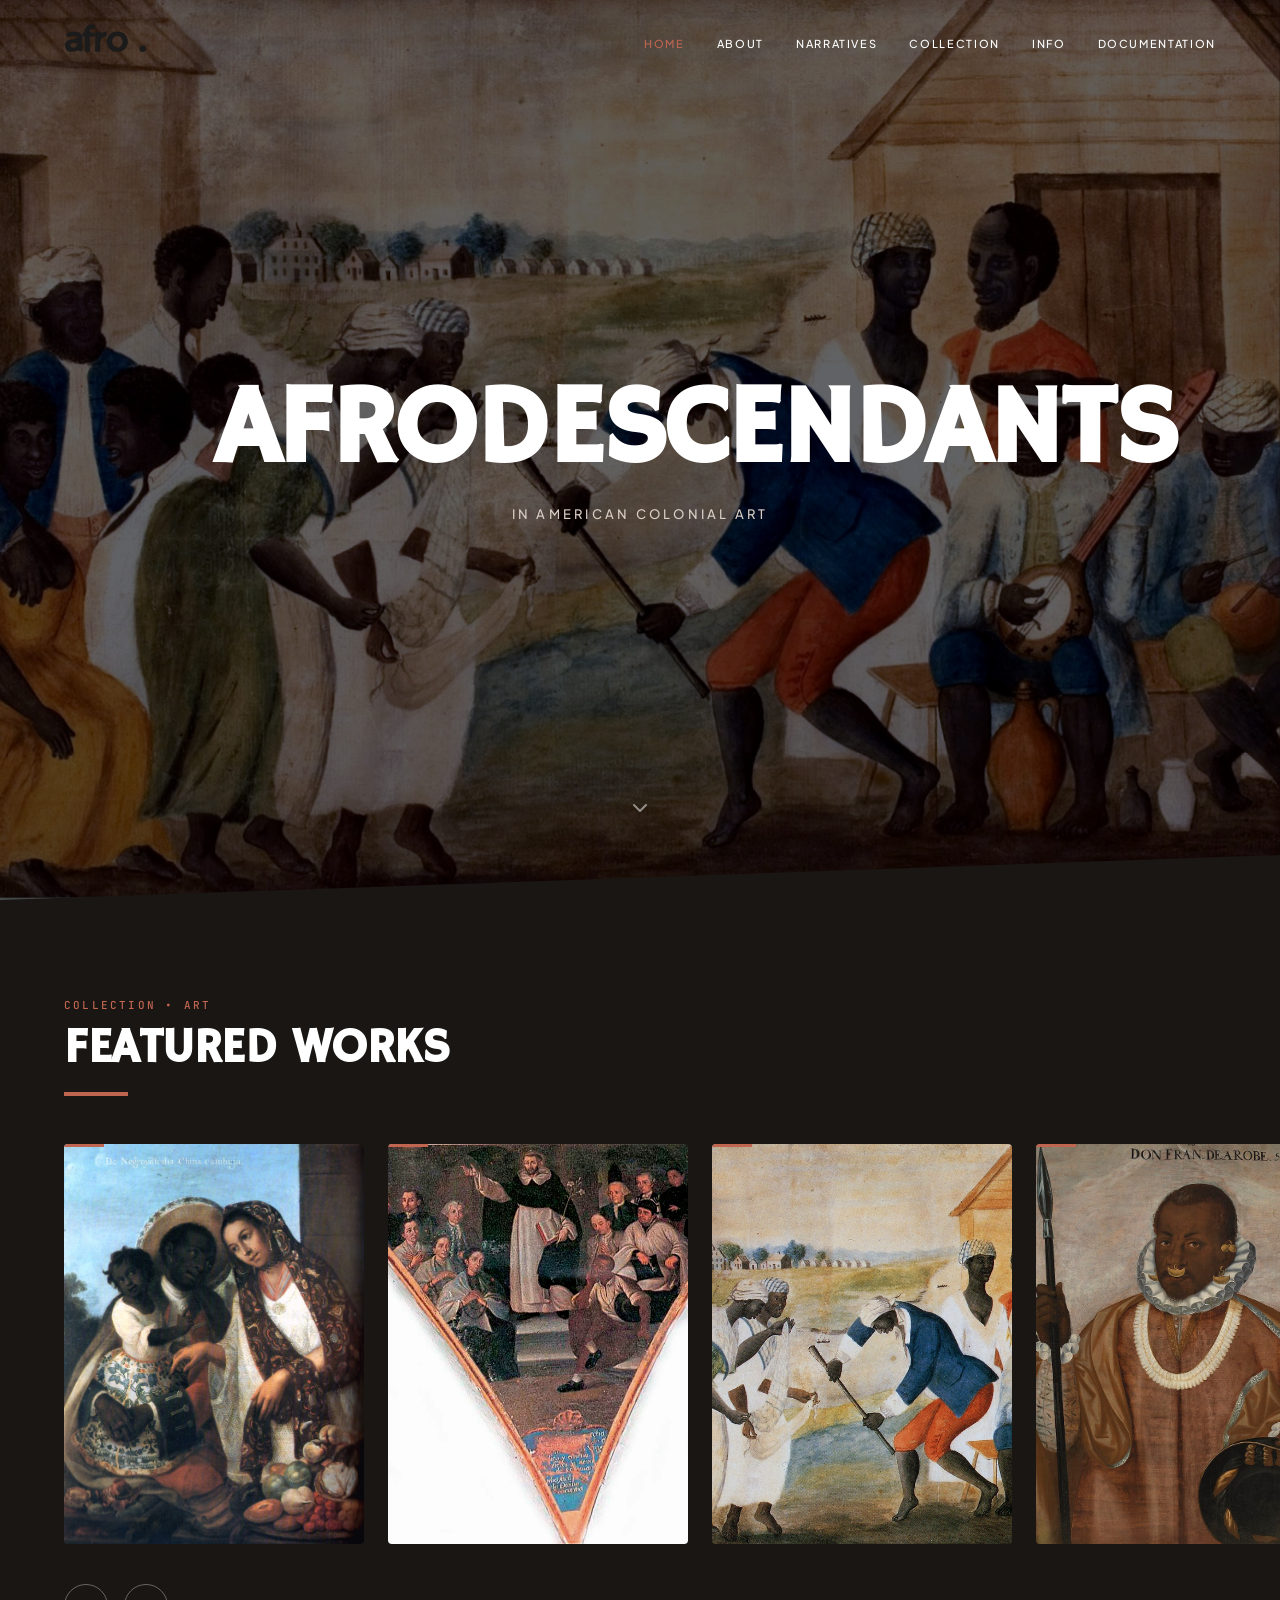
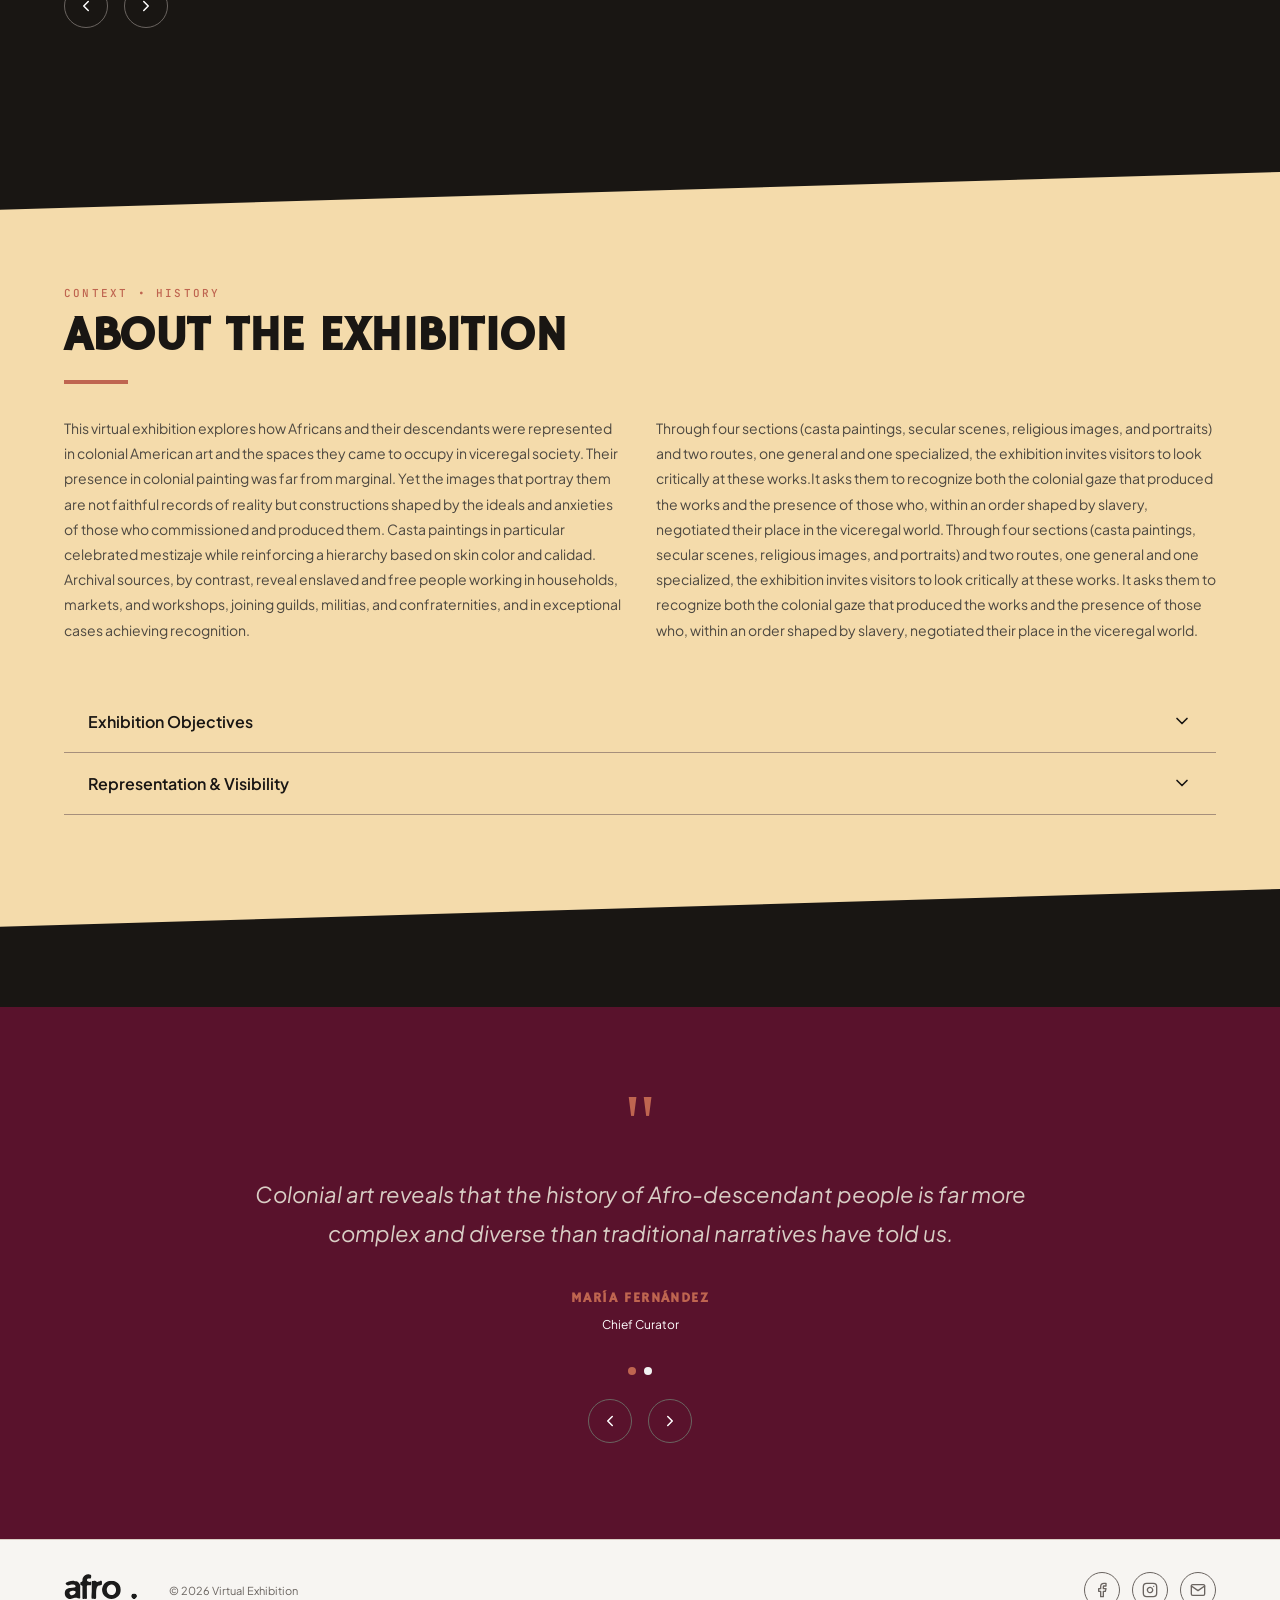
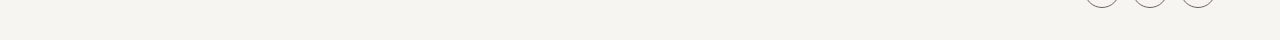
==== commit 3ab86377: "Remove titles from quote authors for consistency in citation format" ====
--- a/index.html
+++ b/index.html
@@ -220,17 +220,17 @@
             Colonial art reveals that the history of Afro-descendant people is far more complex
             and diverse than traditional narratives have told us.
           </p>
-          <p class="quote-author" data-quote-author>Dr. María Fernández</p>
+          <p class="quote-author" data-quote-author> María Fernández</p>
           <p class="quote-role" data-quote-role>Chief Curator</p>
 
           <!-- Dots de navegación (data-* contienen el contenido de cada cita) -->
           <div class="quote-dots">
             <button class="quote-dot active"
               data-text="Colonial art reveals that the history of Afro-descendant people is far more complex and diverse than traditional narratives have told us."
-              data-author="Dr. María Fernández" data-role="Chief Curator" aria-label="Cita 1"></button>
+              data-author="María Fernández" data-role="Chief Curator" aria-label="Cita 1"></button>
             <button class="quote-dot"
               data-text="These works are not just historical documents; they are windows into a deeper understanding of our identity and cultural heritage."
-              data-author="Dr. Carlos Mendoza" data-role="Senior Researcher" aria-label="Cita 2"></button>
+              data-author="Carlos Mendoza" data-role="Senior Researcher" aria-label="Cita 2"></button>
           </div>
 
           <!-- Botones prev/next para las citas -->
@@ -257,7 +257,7 @@
   <footer class="footer" role="contentinfo">
     <div class="footer__inner">
       <div class="footer__brand">
-        <a href="../index.html" class="footer__logo"><img src="../assets/images/logo-afro.svg" alt="Presencias"
+        <a href="index.html" class="footer__logo"><img src="assets/images/logo-afro.svg" alt="Presencias"
             class="footer__logo-img" /></a>
         <span class="footer__copy">© 2026 Virtual Exhibition</span>
       </div>
@@ -300,10 +300,13 @@
 
       /* Construir los items del carrusel */
       track.innerHTML = featured.map(function (art) {
+        /* art.imageUrl está escrito relativo a /pages/ (ej. "../assets/...");
+           index.html vive en la raíz, así que hay que quitar ese "../" */
+        var imgSrc = art.imageUrl.replace(/^\.\.\//, '');
         return [
           '<a href="pages/coleccion.html?obra=' + art.id + '" class="carousel__item artwork-card">',
           '<div class="artwork-card__img">',
-          '<img src="' + art.imageUrl + '" alt="' + art.title + '" loading="lazy" />',
+          '<img src="' + imgSrc + '" alt="' + art.title + '" loading="lazy" />',
           '<div class="artwork-card__overlay">',
           '<h3>' + art.title + '</h3>',
           '<span class="artist">' + art.artist + '</span>',
